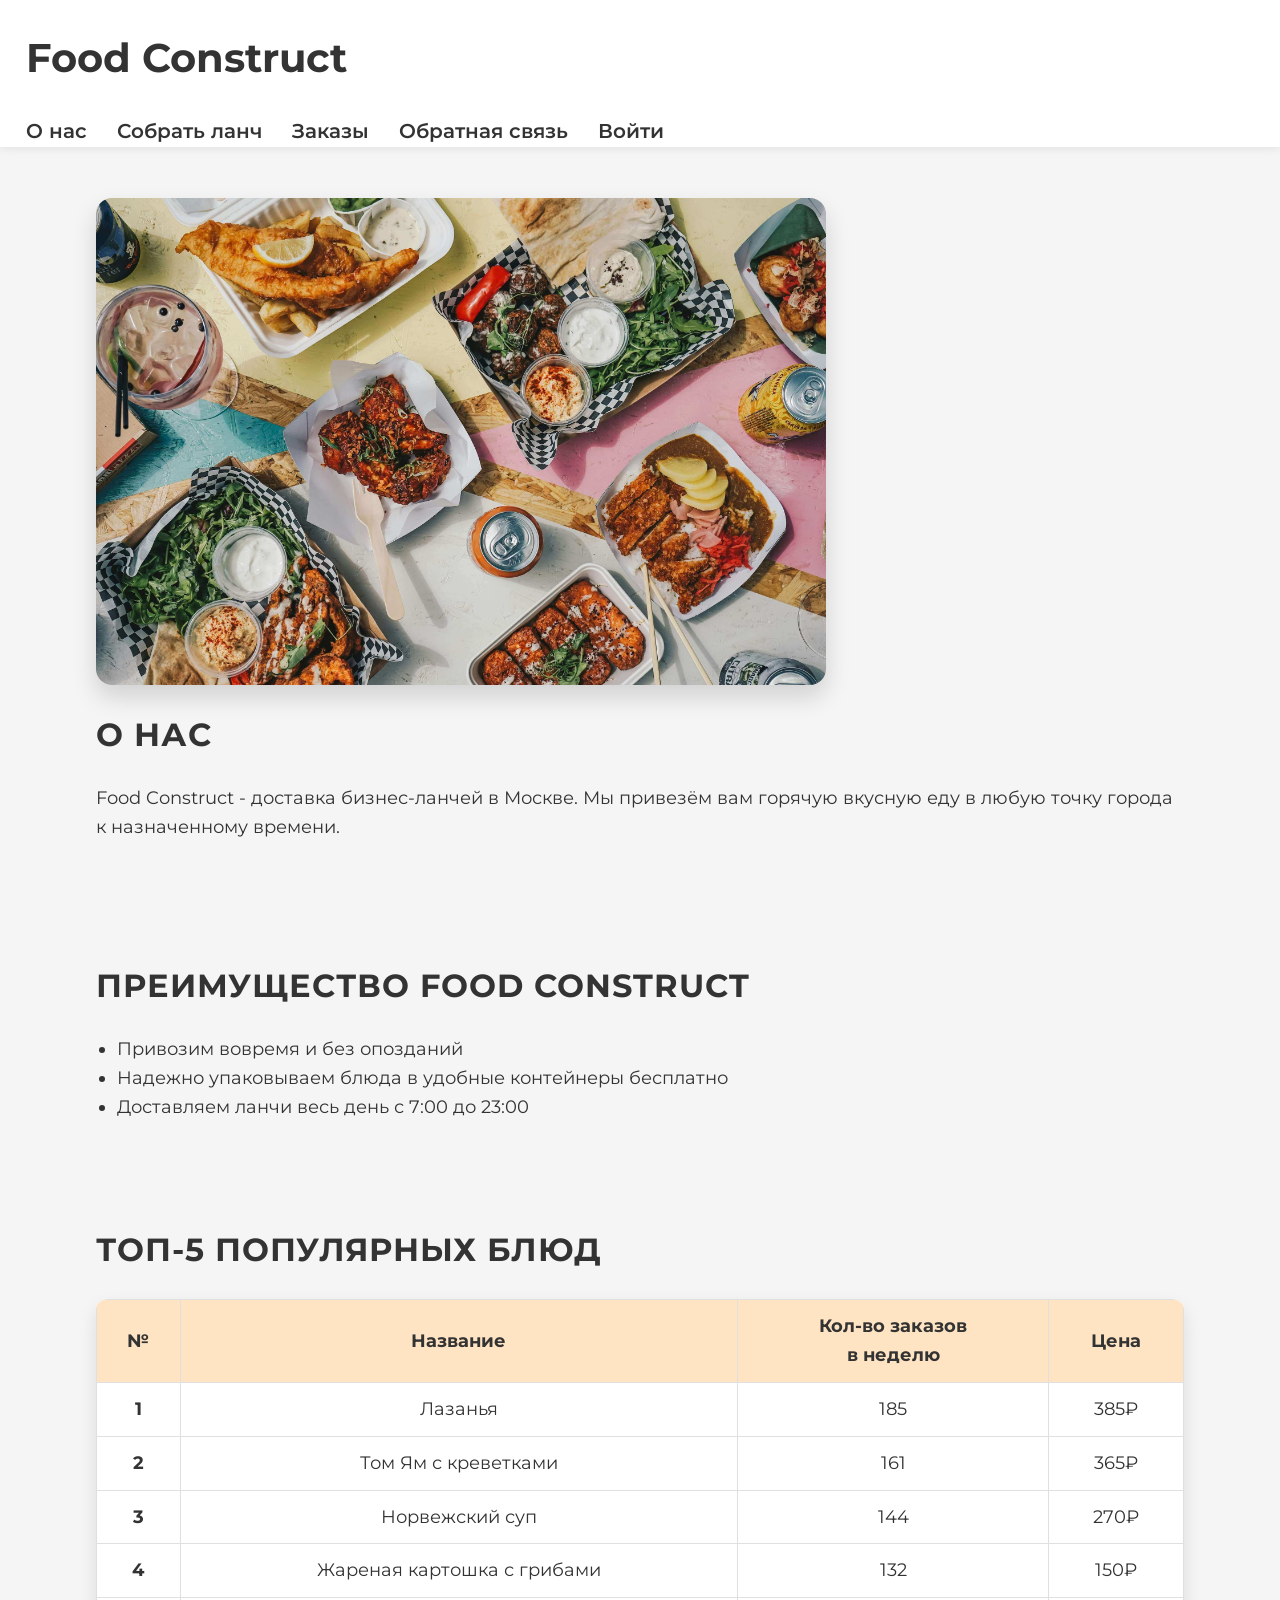
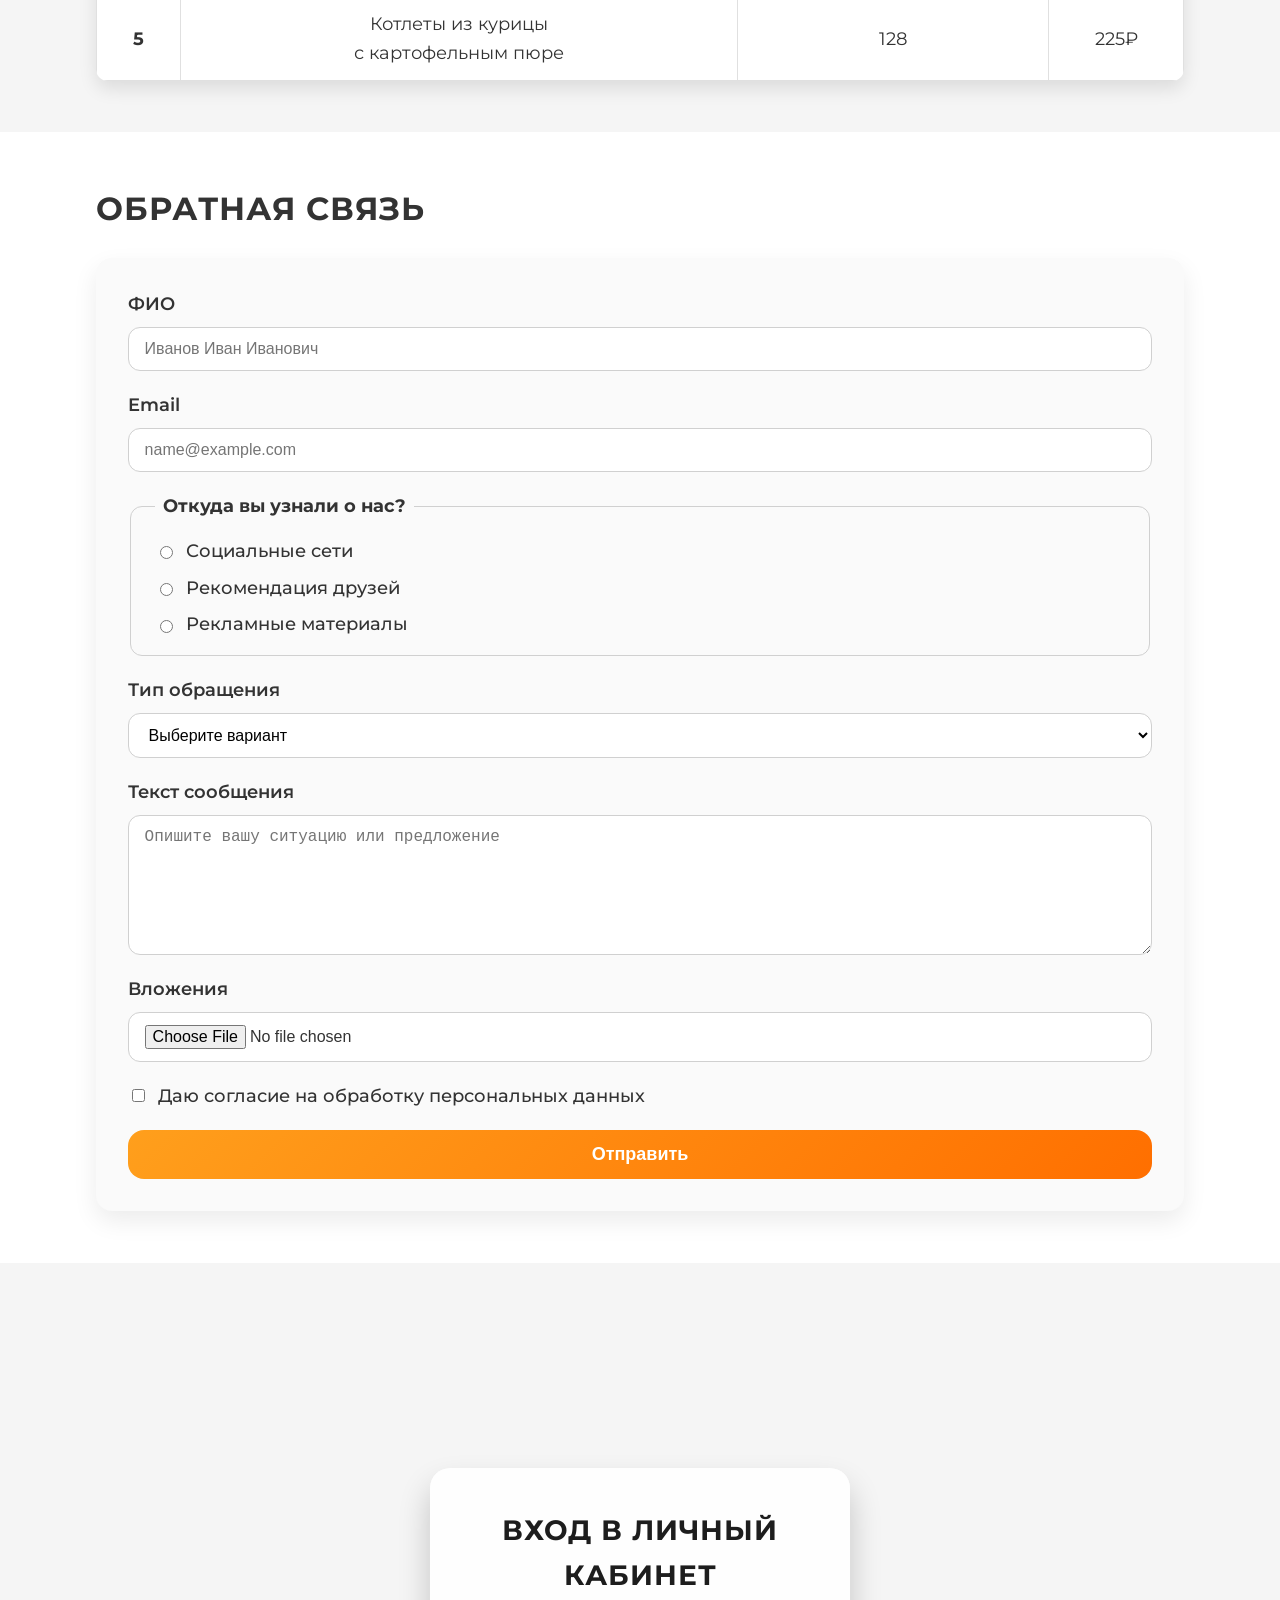
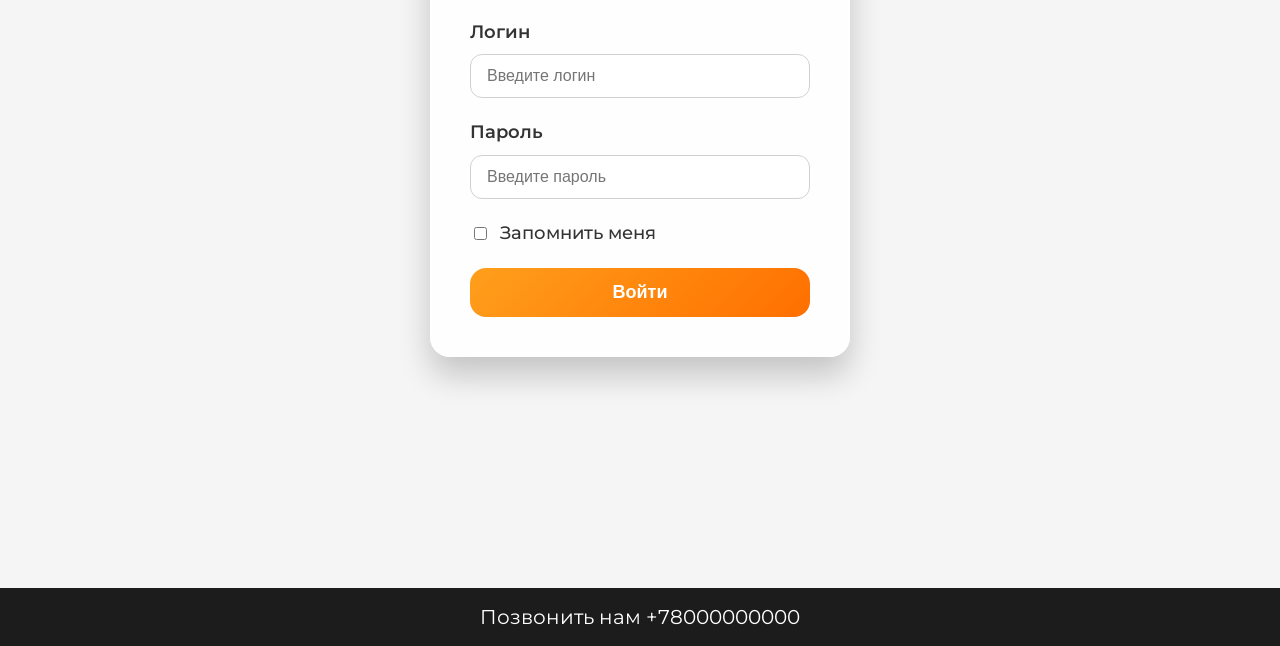
==== index.html @ 086b3cc6 "Добавить формы обратной связи и аутентификации" ====
<!DOCTYPE html> <!-- Объявляем документ в формате HTML5 -->
<html lang="ru"> <!-- Указываем, что основной язык страницы русский -->
<head> <!-- Начинаем раздел с метаданными и подключениями -->
    <meta charset="UTF-8"> <!-- Задаём кодировку символов UTF-8 для корректного отображения текста -->
    <!-- Предзагрузка шрифтов: готовим браузер к загрузке ресурсов Google Fonts -->
    <link rel="preconnect" href="https://fonts.googleapis.com"> <!-- Создаём предварительное соединение с доменом, где лежат стили шрифтов -->
    <link rel="preconnect" href="https://fonts.gstatic.com" crossorigin> <!-- Открываем предварительное соединение к домену со статическими файлами шрифтов с поддержкой кросс-доменных запросов -->
    <!-- Подключение шрифта: загружаем гарнитуру Montserrat со всеми вариациями -->
    <link href="https://fonts.googleapis.com/css2?family=Montserrat:ital,wght@0,100..900;1,100..900&display=swap" rel="stylesheet"> <!-- Подключаем CSS с нужным шрифтом -->
    <!-- Подключение стилей: используем собственный файл со стилями -->
    <link rel="stylesheet" href="./style.css"> <!-- Подключаем локальные стили проекта -->
    <title>Food Construct</title> <!-- Заголовок вкладки браузера -->
</head> <!-- Завершаем раздел метаданных -->
<body> <!-- Начинаем основное тело документа -->
<header> <!-- Шапка сайта с логотипом и меню -->
    <h1 class="header_text">Food Construct</h1> <!-- Главный заголовок сайта с классом для стилизации -->
    <nav> <!-- Блок навигации по разделам страницы -->
        <ul class="header_ul"> <!-- Ненумерованный список ссылок в шапке -->
            <li class="header_li"><a class="nav_link" href="#about">О нас</a></li> <!-- Переход к разделу с информацией о компании -->
            <li class="header_li"><a class="nav_link" href="#advantage">Собрать ланч</a></li> <!-- Переход к описанию преимуществ сервиса -->
            <li class="header_li"><a class="nav_link" href="#rating">Заказы</a></li> <!-- Переход к разделу с рейтингом блюд -->
            <li class="header_li"><a class="nav_link" href="#feedback">Обратная связь</a></li> <!-- Переход к форме обратной связи -->
            <li class="header_li"><a class="nav_link" href="#auth">Войти</a></li> <!-- Переход к форме аутентификации -->
        </ul> <!-- Завершаем список элементов меню -->
    </nav> <!-- Закрываем блок навигации -->
</header> <!-- Завершаем шапку страницы -->
<main> <!-- Основная содержательная часть сайта -->
    <section id="about"> <!-- Раздел с описанием компании -->
        <div class="container"> <!-- Контейнер для ограничения ширины и центрирования контента -->
            <img class="about_img" src="images/about.jpg" alt="Фото ланча"> <!-- Изображение ланча с альтернативным описанием -->
            <h2>О нас</h2> <!-- Заголовок второго уровня для раздела "О нас" -->
            <p>Food Construct - доставка бизнес-ланчей в Москве. Мы привезём вам горячую вкусную еду в любую точку города к назначенному времени.</p> <!-- Текстовое описание сервиса и его преимуществ -->
        </div> <!-- Завершение контейнера раздела "О нас" -->
    </section> <!-- Закрываем раздел с информацией о компании -->
    <section id="advantage"> <!-- Раздел, рассказывающий о преимуществах сервиса -->
        <div class="container"> <!-- Контейнер для списка преимуществ -->
            <h2>Преимущество Food Construct</h2> <!-- Заголовок второго уровня для блока преимуществ -->
            <ul class="advantage_ul"> <!-- Ненумерованный список преимуществ с кастомным оформлением -->
                <li class="advantage_li">Привозим вовремя и без опозданий</li> <!-- Преимущество: пунктуальная доставка -->
                <li class="advantage_li">Надежно упаковываем блюда в удобные контейнеры бесплатно</li> <!-- Преимущество: бесплатная и качественная упаковка -->
                <li class="advantage_li">Доставляем ланчи весь день с 7:00 до 23:00</li> <!-- Преимущество: длительный график доставки -->
            </ul> <!-- Завершаем список преимуществ -->
        </div> <!-- Закрываем контейнер блока преимуществ -->
    </section> <!-- Завершаем раздел с преимуществами -->
    <section id="rating"> <!-- Раздел с таблицей популярных блюд -->
        <div class="container"> <!-- Контейнер для таблицы рейтинга -->
            <h2>Топ-5 популярных блюд</h2> <!-- Заголовок второго уровня для рейтинга блюд -->
            <table> <!-- Таблица с данными о блюдах -->
                <tr> <!-- Строка заголовков таблицы -->
                    <th>№</th> <!-- Заголовок столбца с порядковым номером -->
                    <th>Название</th> <!-- Заголовок столбца с названием блюда -->
                    <th>Кол-во заказов<br>в неделю</th> <!-- Заголовок столбца с количеством заказов за неделю с переносом строки -->
                    <th>Цена</th> <!-- Заголовок столбца с ценой блюда -->
                </tr> <!-- Завершаем строку заголовков -->
                <tr> <!-- Первая строка с данными -->
                    <td>1</td> <!-- Порядковый номер блюда в рейтинге -->
                    <td>Лазанья</td> <!-- Название блюда -->
                    <td>185</td> <!-- Количество заказов за неделю -->
                    <td>385₽</td> <!-- Стоимость блюда -->
                </tr> <!-- Завершаем первую строку данных -->
                <tr> <!-- Вторая строка таблицы -->
                    <td>2</td> <!-- Порядковый номер второго блюда -->
                    <td>Том Ям с креветками</td> <!-- Название второго блюда -->
                    <td>161</td> <!-- Количество заказов второго блюда -->
                    <td>365₽</td> <!-- Цена второго блюда -->
                </tr> <!-- Завершаем вторую строку данных -->
                <tr> <!-- Третья строка таблицы -->
                    <td>3</td> <!-- Порядковый номер третьего блюда -->
                    <td>Норвежский суп</td> <!-- Название третьего блюда -->
                    <td>144</td> <!-- Количество заказов третьего блюда -->
                    <td>270₽</td> <!-- Цена третьего блюда -->
                </tr> <!-- Завершаем третью строку данных -->
                <tr> <!-- Четвёртая строка таблицы -->
                    <td>4</td> <!-- Порядковый номер четвертого блюда -->
                    <td>Жареная картошка с грибами</td> <!-- Название четвертого блюда -->
                    <td>132</td> <!-- Количество заказов четвертого блюда -->
                    <td>150₽</td> <!-- Цена четвертого блюда -->
                </tr> <!-- Завершаем четвертую строку данных -->
                <tr> <!-- Пятая строка таблицы -->
                    <td>5</td> <!-- Порядковый номер пятого блюда -->
                    <td>Котлеты из курицы<br>с картофельным пюре</td> <!-- Название пятого блюда с переносом строки -->
                    <td>128</td> <!-- Количество заказов пятого блюда -->
                    <td>225₽</td> <!-- Цена пятого блюда -->
                </tr> <!-- Завершаем пятую строку данных -->
            </table> <!-- Завершаем таблицу рейтинга блюд -->
        </div> <!-- Закрываем контейнер раздела с рейтингом -->
    </section> <!-- Завершаем раздел с таблицей -->
    <section id="feedback" class="feedback-section"> <!-- Раздел с формой обратной связи -->
        <div class="container"> <!-- Контейнер для формы обратной связи -->
            <h2>Обратная связь</h2> <!-- Заголовок раздела обратной связи -->
            <form class="feedback-form" action="https://httpbin.org/post" method="POST" enctype="multipart/form-data"> <!-- Форма обратной связи, отправляющая данные методом POST для поддержки файлов -->
                <div class="form-group"> <!-- Группа полей для ввода ФИО -->
                    <label for="fullName">ФИО</label> <!-- Подпись к полю ФИО -->
                    <input id="fullName" name="fullName" type="text" placeholder="Иванов Иван Иванович" required> <!-- Текстовое поле для ввода ФИО с плейсхолдером и обязательным заполнением -->
                </div> <!-- Завершаем группу полей ФИО -->
                <div class="form-group"> <!-- Группа для ввода Email -->
                    <label for="email">Email</label> <!-- Подпись к полю Email -->
                    <input id="email" name="email" type="email" placeholder="name@example.com" required> <!-- Поле для ввода Email с проверкой формата -->
                </div> <!-- Завершаем группу Email -->
                <fieldset class="form-group"> <!-- Группа радиокнопок с легендой -->
                    <legend>Откуда вы узнали о нас?</legend> <!-- Заголовок для группы радиокнопок -->
                    <label class="radio-option"> <!-- Обёртка для первой радиокнопки -->
                        <input type="radio" name="source" value="social" required> <!-- Радиокнопка с вариантом "Социальные сети" -->
                        Социальные сети <!-- Текстовое описание первого варианта -->
                    </label> <!-- Завершаем обёртку первого варианта -->
                    <label class="radio-option"> <!-- Обёртка для второй радиокнопки -->
                        <input type="radio" name="source" value="friends"> <!-- Радиокнопка с вариантом "Друзья" -->
                        Рекомендация друзей <!-- Текстовое описание второго варианта -->
                    </label> <!-- Завершаем обёртку второго варианта -->
                    <label class="radio-option"> <!-- Обёртка для третьей радиокнопки -->
                        <input type="radio" name="source" value="ads"> <!-- Радиокнопка с вариантом "Реклама" -->
                        Рекламные материалы <!-- Текстовое описание третьего варианта -->
                    </label> <!-- Завершаем обёртку третьего варианта -->
                </fieldset> <!-- Завершаем поле набора радиокнопок -->
                <div class="form-group"> <!-- Группа для выбора типа обращения -->
                    <label for="appealType">Тип обращения</label> <!-- Подпись к селектору -->
                    <select id="appealType" name="appealType" required> <!-- Выпадающий список с обязательным выбором -->
                        <option value="">Выберите вариант</option> <!-- Подсказка при отсутствии выбора -->
                        <option value="complaint">Жалоба</option> <!-- Вариант жалобы -->
                        <option value="suggestion">Предложение</option> <!-- Вариант предложения -->
                    </select> <!-- Завершаем выпадающий список -->
                </div> <!-- Завершаем группу селектора -->
                <div class="form-group"> <!-- Группа для textarea с текстом сообщения -->
                    <label for="message">Текст сообщения</label> <!-- Подпись к текстовому полю -->
                    <textarea id="message" name="message" rows="5" placeholder="Опишите вашу ситуацию или предложение" required></textarea> <!-- Многострочное поле для ввода сообщения с плейсхолдером и обязательным заполнением -->
                </div> <!-- Завершаем группу textarea -->
                <div class="form-group"> <!-- Группа для прикрепления файла -->
                    <label for="attachment">Вложения</label> <!-- Подпись к полю выбора файла -->
                    <input id="attachment" name="attachment" type="file" accept=".pdf,.jpg,.jpeg,.png"> <!-- Поле для загрузки файла с ограничением форматов -->
                </div> <!-- Завершаем группу с файлом -->
                <label class="checkbox-option"> <!-- Обёртка для чекбокса согласия -->
                    <input type="checkbox" name="consent" required> <!-- Чекбокс подтверждения согласия с обязательным выбором -->
                    Даю согласие на обработку персональных данных <!-- Текстовое описание согласия -->
                </label> <!-- Завершаем обёртку чекбокса согласия -->
                <button type="submit" class="primary-button">Отправить</button> <!-- Кнопка отправки формы -->
            </form> <!-- Завершаем форму обратной связи -->
        </div> <!-- Закрываем контейнер формы обратной связи -->
    </section> <!-- Завершение раздела обратной связи -->
</main> <!-- Завершаем основную часть страницы -->
<section id="auth" class="auth-section"> <!-- Раздел с формой аутентификации и фоновым изображением -->
    <div class="auth-overlay"> <!-- Полупрозрачная подложка поверх фонового изображения -->
        <form class="auth-form" action="https://httpbin.org/post" method="POST"> <!-- Форма авторизации, отправляющая данные методом POST -->
            <h2 class="auth-title">Вход в личный кабинет</h2> <!-- Заголовок формы входа -->
            <div class="form-group"> <!-- Группа для ввода логина -->
                <label for="login">Логин</label> <!-- Подпись к полю логина -->
                <input id="login" name="login" type="text" placeholder="Введите логин" required> <!-- Поле ввода логина с подсказкой и обязательным заполнением -->
            </div> <!-- Завершаем группу логина -->
            <div class="form-group"> <!-- Группа для ввода пароля -->
                <label for="password">Пароль</label> <!-- Подпись к полю пароля -->
                <input id="password" name="password" type="password" placeholder="Введите пароль" required> <!-- Поле ввода пароля скрывающего типа -->
            </div> <!-- Завершаем группу пароля -->
            <label class="checkbox-option"> <!-- Обёртка для чекбокса запоминания -->
                <input type="checkbox" name="remember"> <!-- Чекбокс "Запомнить меня" -->
                Запомнить меня <!-- Текстовое описание чекбокса -->
            </label> <!-- Завершаем обёртку чекбокса запоминания -->
            <button type="submit" class="primary-button">Войти</button> <!-- Кнопка отправки формы авторизации -->
        </form> <!-- Завершаем форму авторизации -->
    </div> <!-- Завершаем подложку под форму -->
</section> <!-- Завершаем раздел авторизации -->
<footer id="footer"> <!-- Подвал сайта с контактной информацией -->
    Позвонить нам +78000000000 <!-- Контактный телефон для оформления заказов -->
</footer> <!-- Завершаем подвал сайта -->
</body> <!-- Завершаем тело документа -->
</html> <!-- Закрываем корневой элемент HTML -->
---- style.css ----
body { /* Базовые стили для всей страницы */
    margin: 0; /* Убираем внешние отступы браузера по умолчанию */
    height: 100%; /* Задаём высоту области body на всю высоту вьюпорта */
    width: 100%; /* Устанавливаем ширину body на всю доступную ширину */
    font-family: 'Montserrat', sans-serif; /* Применяем основной шрифт Montserrat с запасным вариантом sans-serif */
    font-size: 18px; /* Определяем базовый размер шрифта для текста */
    line-height: 1.6; /* Настраиваем межстрочный интервал для удобочитаемости */
    color: #333; /* Устанавливаем основной цвет текста */
    background-color: #f5f5f5; /* Добавляем нейтральный фон для всей страницы */
} /* Завершаем блок стилей body */

* { /* Универсальный селектор для всех элементов */
    box-sizing: border-box; /* Пересчитываем размеры с учётом границ и внутренних отступов */
} /* Завершаем блок универсального селектора */

img { /* Базовые стили для изображений */
    display: block; /* Убираем лишние отступы снизу у изображений */
    max-width: 100%; /* Запрещаем выходить изображению за пределы контейнера */
    height: auto; /* Поддерживаем пропорции изображения */
} /* Завершаем блок стилей img */

/* HEADER: оформление шапки сайта */
header { /* Стиль для элемента шапки */
    color: #333; /* Цвет текста в шапке */
    font-size: 20px; /* Размер шрифта элементов внутри шапки */
    background-color: #ffffff; /* Белый фон для визуального отделения шапки */
    box-shadow: 0 2px 8px rgba(0, 0, 0, 0.08); /* Добавляем тень для глубины */
    position: sticky; /* Фиксируем шапку при скролле */
    top: 0; /* Привязываем шапку к верхнему краю */
    z-index: 100; /* Обеспечиваем отображение поверх других элементов */
} /* Завершаем блок стилей header */

.header_text { /* Стили заголовка в шапке */
    margin: 0; /* Убираем внешние отступы заголовка */
    padding: 2%; /* Добавляем внутренние отступы вокруг текста */
} /* Завершаем блок стилей .header_text */

.nav_link { /* Стили ссылок в навигационном меню */
    color: #333; /* Цвет текста ссылок в нормальном состоянии */
    text-decoration: none; /* Убираем подчёркивание ссылок */
    font-weight: 600; /* Делаем текст меню более выразительным */
    transition: color 0.2s ease-in-out; /* Добавляем плавное изменение цвета при наведении */
} /* Завершаем блок стилей .nav_link */

.nav_link:hover { /* Состояние ссылок при наведении курсора */
    color: #a65900; /* Изменяем цвет текста для визуальной обратной связи */
} /* Завершаем блок hover для .nav_link */

/* LIST: оформление списков в шапке и блоках */
.header_ul { /* Стили для списка в шапке */
    margin: 0; /* Убираем внешние отступы списка */
    padding-left: 2%; /* Добавляем внутренний отступ слева для выравнивания */
    list-style: none; /* Скрываем стандартные маркеры списка */
} /* Завершаем блок стилей .header_ul */

.header_li { /* Стили для отдельных элементов списка в шапке */
    display: inline-block; /* Располагаем элементы списка в одну строку с возможностью задавать отступы */
    margin-right: 2%; /* Добавляем отступ между пунктами меню */
} /* Завершаем блок стилей .header_li */

.header_li:last-child { /* Стили для последнего элемента списка */
    margin-right: 0; /* Убираем правый отступ у последнего пункта меню */
} /* Завершаем блок стилей .header_li:last-child */

.advantage_ul { /* Стили для списка преимуществ */
    margin: 0; /* Убираем внешние отступы списка преимуществ */
    padding-left: 2%; /* Добавляем отступ слева для выравнивания текста */
} /* Завершаем блок стилей .advantage_ul */

/* CONTAINER: общие настройки контейнеров */
.container { /* Стили для обёртки контента */
    width: 100%; /* Устанавливаем ширину контейнера на всю доступную область */
    max-width: 1140px; /* Ограничиваем максимальную ширину для удобочитаемости */
    padding: 0 2%; /* Добавляем горизонтальные внутренние отступы */
    margin: 0 auto; /* Центрируем контейнер относительно страницы */
} /* Завершаем блок стилей .container */

.about_img { /* Стили для изображения в разделе "О нас" */
    width: 100%; /* Позволяем изображению адаптироваться под ширину контейнера */
    max-width: 730px; /* Ограничиваем максимальную ширину изображения */
    height: auto; /* Сохраняем пропорции изображения */
    border-radius: 16px; /* Скругляем углы изображения для мягкого внешнего вида */
    box-shadow: 0 12px 24px rgba(0, 0, 0, 0.15); /* Добавляем тень для объёмности */
    margin-bottom: 24px; /* Отделяем изображение от следующего текста */
} /* Завершаем блок стилей .about_img */

/* SECTION: оформление секций страницы */
section { /* Стили для всех секций */
    padding-top: 4%; /* Добавляем верхний внутренний отступ для визуального разделения блоков */
    padding-bottom: 4%; /* Добавляем нижний внутренний отступ для равновесия */
} /* Завершаем блок стилей section */

h2, p { /* Групповой селектор для заголовков и параграфов */
    margin: 0; /* Убираем внешние отступы, чтобы контролировать расстояния через контейнеры */
} /* Завершаем блок стилей h2, p */

h2 { /* Стили для заголовков второго уровня */
    font-size: 32px; /* Увеличиваем размер шрифта заголовков */
    margin-bottom: 24px; /* Добавляем отступ снизу для отделения от контента */
    text-transform: uppercase; /* Преобразуем текст заголовков в верхний регистр для акцента */
    letter-spacing: 1px; /* Увеличиваем межбуквенное расстояние для выразительности */
} /* Завершаем блок стилей h2 */

p { /* Стили для параграфов */
    margin-bottom: 16px; /* Добавляем нижний отступ для разделения абзацев */
} /* Завершаем блок стилей p */

/* TABLE: оформление таблицы рейтинга */
table { /* Стили для таблицы с рейтингом блюд */
    width: 100%; /* Растягиваем таблицу на всю ширину контейнера */
    border-collapse: collapse; /* Объединяем границы ячеек для аккуратного вида */
    font-size: 18px; /* Устанавливаем размер шрифта в таблице */
    background-color: #ffffff; /* Добавляем белый фон для контраста */
    border-radius: 12px; /* Скругляем углы таблицы */
    overflow: hidden; /* Обрезаем содержимое, выходящее за скруглённые углы */
    box-shadow: 0 8px 18px rgba(0, 0, 0, 0.1); /* Добавляем тень для визуальной глубины */
} /* Завершаем блок стилей table */

th, td { /* Стили для заголовков и ячеек таблицы */
    border: 1px solid #e0e0e0; /* Добавляем светлую границу вокруг ячеек */
    padding: 12px; /* Добавляем внутренние отступы в ячейках */
    text-align: center; /* Центрируем текст внутри ячеек */
} /* Завершаем блок стилей th, td */

th { /* Стили для заголовков таблицы */
    background-color: #ffe4c4; /* Задаём светло-персиковый фон для заголовков */
    font-weight: 700; /* Делаем текст заголовков жирным */
} /* Завершаем блок стилей th */

td:first-child { /* Специальный стиль для первого столбца таблицы */
    font-weight: bold; /* Выделяем номер блюда жирным шрифтом */
} /* Завершаем блок стилей td:first-child */

/* FEEDBACK FORM: оформление формы обратной связи */
.feedback-section { /* Стили для секции обратной связи */
    background-color: #ffffff; /* Белый фон для контраста с общей страницей */
} /* Завершаем блок стилей .feedback-section */

.feedback-form { /* Общие стили формы обратной связи */
    display: grid; /* Используем сетку для равномерных отступов */
    gap: 20px; /* Добавляем расстояние между элементами формы */
    background-color: #fafafa; /* Светлый фон для отделения формы от фона секции */
    padding: 32px; /* Внутренние отступы формы */
    border-radius: 16px; /* Скругляем углы формы */
    box-shadow: 0 10px 24px rgba(0, 0, 0, 0.08); /* Добавляем мягкую тень */
} /* Завершаем блок стилей .feedback-form */

.form-group { /* Стили для обёртки отдельных полей */
    display: flex; /* Используем флекс для расположения элементов */
    flex-direction: column; /* Располагаем элементы вертикально */
    gap: 8px; /* Задаём промежуток между подписью и полем */
} /* Завершаем блок стилей .form-group */

label { /* Общие стили для всех подписей */
    font-weight: 600; /* Делаем подписи более заметными */
} /* Завершаем блок стилей label */

input[type="text"], /* Стили для текстовых полей */
input[type="email"], /* Стили для поля Email */
input[type="password"], /* Стили для поля пароля */
input[type="file"], /* Стили для поля загрузки файла */
select, /* Стили для селектов */
textarea { /* Стили для многострочных полей */
    padding: 12px 16px; /* Добавляем внутренние отступы для удобства ввода */
    border: 1px solid #d0d0d0; /* Устанавливаем светлую границу */
    border-radius: 12px; /* Скругляем углы полей ввода */
    font-size: 16px; /* Подгоняем размер шрифта */
    background-color: #ffffff; /* Используем белый фон полей */
    transition: border-color 0.2s ease-in-out, box-shadow 0.2s ease-in-out; /* Добавляем плавное изменение границы и тени */
} /* Завершаем блок стилей для полей ввода */

input[type="text"]:focus, /* Стили при фокусе для текстовых полей */
input[type="email"]:focus, /* Стили при фокусе для Email */
input[type="password"]:focus, /* Стили при фокусе для пароля */
input[type="file"]:focus, /* Стили при фокусе для загрузки файла */
select:focus, /* Стили при фокусе для селектов */
textarea:focus { /* Стили при фокусе для textarea */
    border-color: #a65900; /* Подсвечиваем границу фирменным цветом */
    box-shadow: 0 0 0 4px rgba(166, 89, 0, 0.15); /* Добавляем мягкую подсветку вокруг поля */
    outline: none; /* Убираем стандартный контур браузера */
} /* Завершаем блок стилей фокуса */

textarea { /* Дополнительные стили для многострочного поля */
    resize: vertical; /* Позволяем пользователю изменять высоту поля */
    min-height: 140px; /* Устанавливаем минимальную высоту для удобства */
} /* Завершаем блок стилей textarea */

fieldset { /* Стили для группировки радиокнопок */
    border: 1px solid #d0d0d0; /* Добавляем рамку вокруг группы */
    border-radius: 12px; /* Скругляем углы контейнера радиокнопок */
    padding: 16px 24px; /* Внутренние отступы для удобства чтения */
    display: grid; /* Используем сетку для равномерного расположения */
    gap: 12px; /* Добавляем промежуток между вариантами */
} /* Завершаем блок стилей fieldset */

legend { /* Стили для заголовка группы радиокнопок */
    font-weight: 700; /* Выделяем текст легенды */
    padding: 0 8px; /* Добавляем горизонтальные отступы для отделения от границы */
} /* Завершаем блок стилей legend */

.radio-option { /* Стили для отдельного варианта радиокнопки */
    display: flex; /* Используем флекс для выравнивания элементов */
    align-items: center; /* Центрируем элементы по вертикали */
    gap: 10px; /* Добавляем расстояние между радиокнопкой и текстом */
    font-weight: 500; /* Делаем подписи к вариантам немного выразительнее */
} /* Завершаем блок стилей .radio-option */

.checkbox-option { /* Стили для обёрток чекбоксов */
    display: flex; /* Используем флекс для построения горизонтально */
    align-items: center; /* Центрируем элементы по вертикали */
    gap: 10px; /* Добавляем расстояние между чекбоксом и текстом */
    font-weight: 500; /* Делаем подписи заметнее */
} /* Завершаем блок стилей .checkbox-option */

.primary-button { /* Стили для основных кнопок */
    padding: 14px 24px; /* Добавляем внутренние отступы для удобного нажатия */
    border: none; /* Убираем стандартную границу кнопки */
    border-radius: 16px; /* Скругляем углы кнопки */
    background: linear-gradient(135deg, #ff9f1c, #ff6f00); /* Создаём градиентный фон кнопки */
    color: #ffffff; /* Устанавливаем белый цвет текста */
    font-size: 18px; /* Увеличиваем размер шрифта кнопки */
    font-weight: 700; /* Делаем текст жирным для акцента */
    cursor: pointer; /* Меняем курсор на руку при наведении */
    transition: transform 0.2s ease, box-shadow 0.2s ease; /* Настраиваем плавные эффекты при взаимодействии */
} /* Завершаем блок стилей .primary-button */

.primary-button:hover { /* Стили для кнопки при наведении */
    transform: translateY(-2px); /* Поднимаем кнопку для эффекта отклика */
    box-shadow: 0 12px 20px rgba(255, 111, 0, 0.3); /* Усиливаем тень при наведении */
} /* Завершаем блок hover для кнопки */

.primary-button:active { /* Стили для кнопки при нажатии */
    transform: translateY(0); /* Возвращаем кнопку на место */
    box-shadow: 0 6px 12px rgba(255, 111, 0, 0.25); /* Ослабляем тень для имитации нажатия */
} /* Завершаем блок active для кнопки */

/* AUTH FORM: оформление секции авторизации */
.auth-section { /* Стили для секции с формой авторизации */
    min-height: 100vh; /* Растягиваем секцию на всю высоту окна */
    background-image: url('https://images.unsplash.com/photo-1484981137413-cc4e717f0a6f?auto=format&fit=crop&w=1600&q=80'); /* Устанавливаем фоновое изображение */
    background-size: cover; /* Растягиваем фон по размеру секции */
    background-position: center; /* Центрируем фоновое изображение */
    display: flex; /* Используем флекс для центрирования содержимого */
    align-items: center; /* Центрируем содержимое по вертикали */
    justify-content: center; /* Центрируем содержимое по горизонтали */
    padding: 40px 20px; /* Добавляем внутренние отступы по краям */
} /* Завершаем блок стилей .auth-section */

.auth-overlay { /* Стили для подложки под форму авторизации */
    background-color: rgba(255, 255, 255, 0.85); /* Добавляем светлый полупрозрачный фон для читаемости */
    backdrop-filter: blur(4px); /* Размываем фон для более мягкого вида */
    padding: 40px; /* Устанавливаем внутренние отступы */
    border-radius: 20px; /* Скругляем углы подложки */
    box-shadow: 0 18px 32px rgba(0, 0, 0, 0.2); /* Добавляем глубокую тень */
    max-width: 420px; /* Ограничиваем максимальную ширину блока авторизации */
    width: 100%; /* Позволяем блоку адаптироваться на меньших экранах */
} /* Завершаем блок стилей .auth-overlay */

.auth-form { /* Стили для формы авторизации */
    display: grid; /* Используем сетку для вертикальных отступов */
    gap: 20px; /* Устанавливаем расстояние между элементами формы */
} /* Завершаем блок стилей .auth-form */

.auth-title { /* Стили для заголовка формы авторизации */
    margin: 0; /* Убираем внешние отступы по умолчанию */
    text-align: center; /* Центрируем текст заголовка */
    font-size: 28px; /* Увеличиваем размер шрифта заголовка */
    color: #1d1d1d; /* Устанавливаем насыщенный цвет текста */
} /* Завершаем блок стилей .auth-title */

/* FOOTER: оформление подвала */
footer { /* Стили для подвала сайта */
    padding: 1% 2%; /* Добавляем внутренние отступы сверху/снизу и по горизонтали */
    margin-top: 2%; /* Отделяем подвал от предыдущего блока */
    background-color: rgb(28, 28, 28); /* Устанавливаем тёмный фон подвала */
    color: #FFF; /* Используем белый цвет текста для контраста */
    font-size: 20px; /* Увеличиваем размер шрифта в подвале */
    text-align: center; /* Центрируем текст в подвале */
} /* Завершаем блок стилей footer */

/* RESPONSIVE: адаптация под небольшие экраны */
@media (max-width: 768px) { /* Медиа-запрос для экранов до 768px */
    header { /* Корректировка шапки на мобильных устройствах */
        font-size: 18px; /* Уменьшаем размер шрифта */
    } /* Завершаем блок header в медиазапросе */

    .header_text { /* Корректировка заголовка шапки */
        padding: 16px; /* Снижаем внутренние отступы */
    } /* Завершаем блок .header_text в медиазапросе */

    .header_li { /* Корректировка пунктов меню */
        margin-right: 12px; /* Уменьшаем отступы между пунктами меню */
    } /* Завершаем блок .header_li в медиазапросе */

    h2 { /* Корректировка заголовков */
        font-size: 26px; /* Уменьшаем размер шрифта для компактности */
    } /* Завершаем блок h2 в медиазапросе */

    .feedback-form { /* Корректировка формы обратной связи */
        padding: 24px; /* Уменьшаем внутренние отступы формы */
    } /* Завершаем блок .feedback-form в медиазапросе */

    .auth-overlay { /* Корректировка блока авторизации */
        padding: 24px; /* Уменьшаем внутренние отступы блока */
    } /* Завершаем блок .auth-overlay в медиазапросе */
} /* Завершаем медиазапрос */
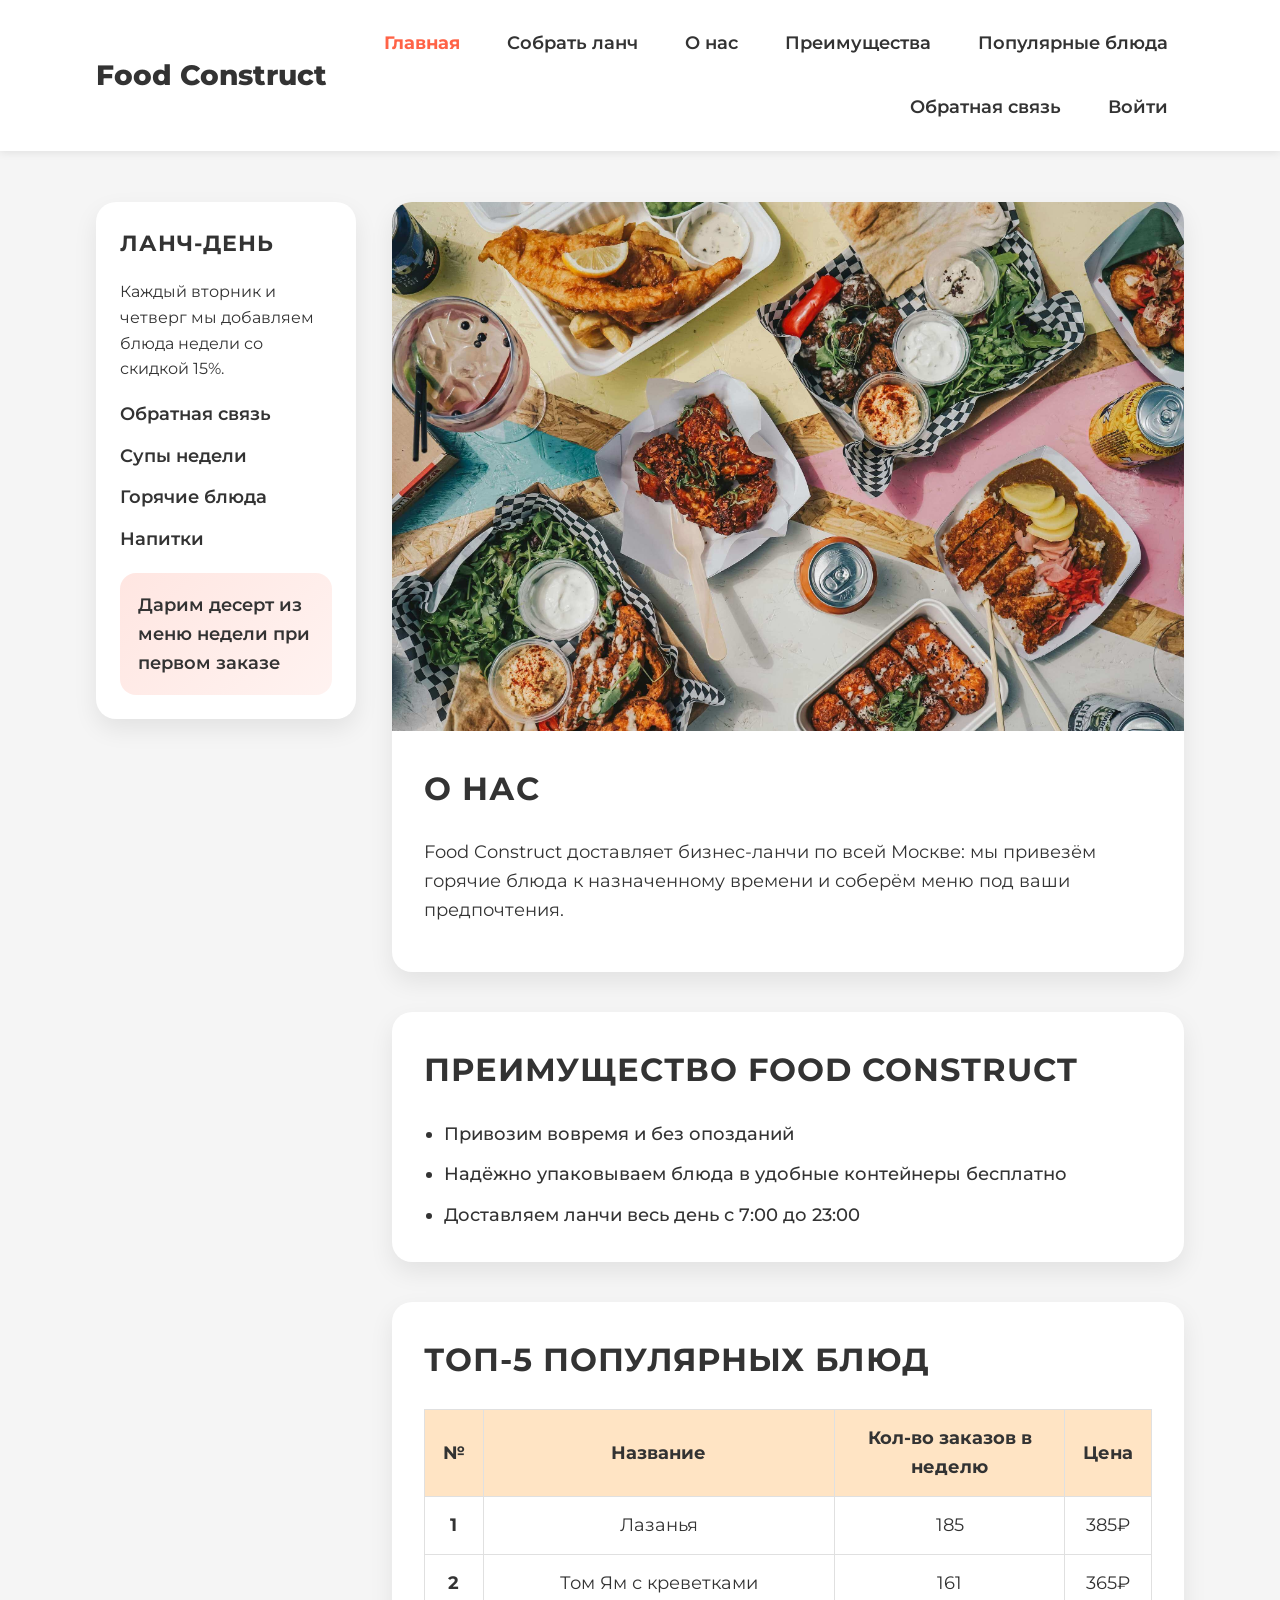
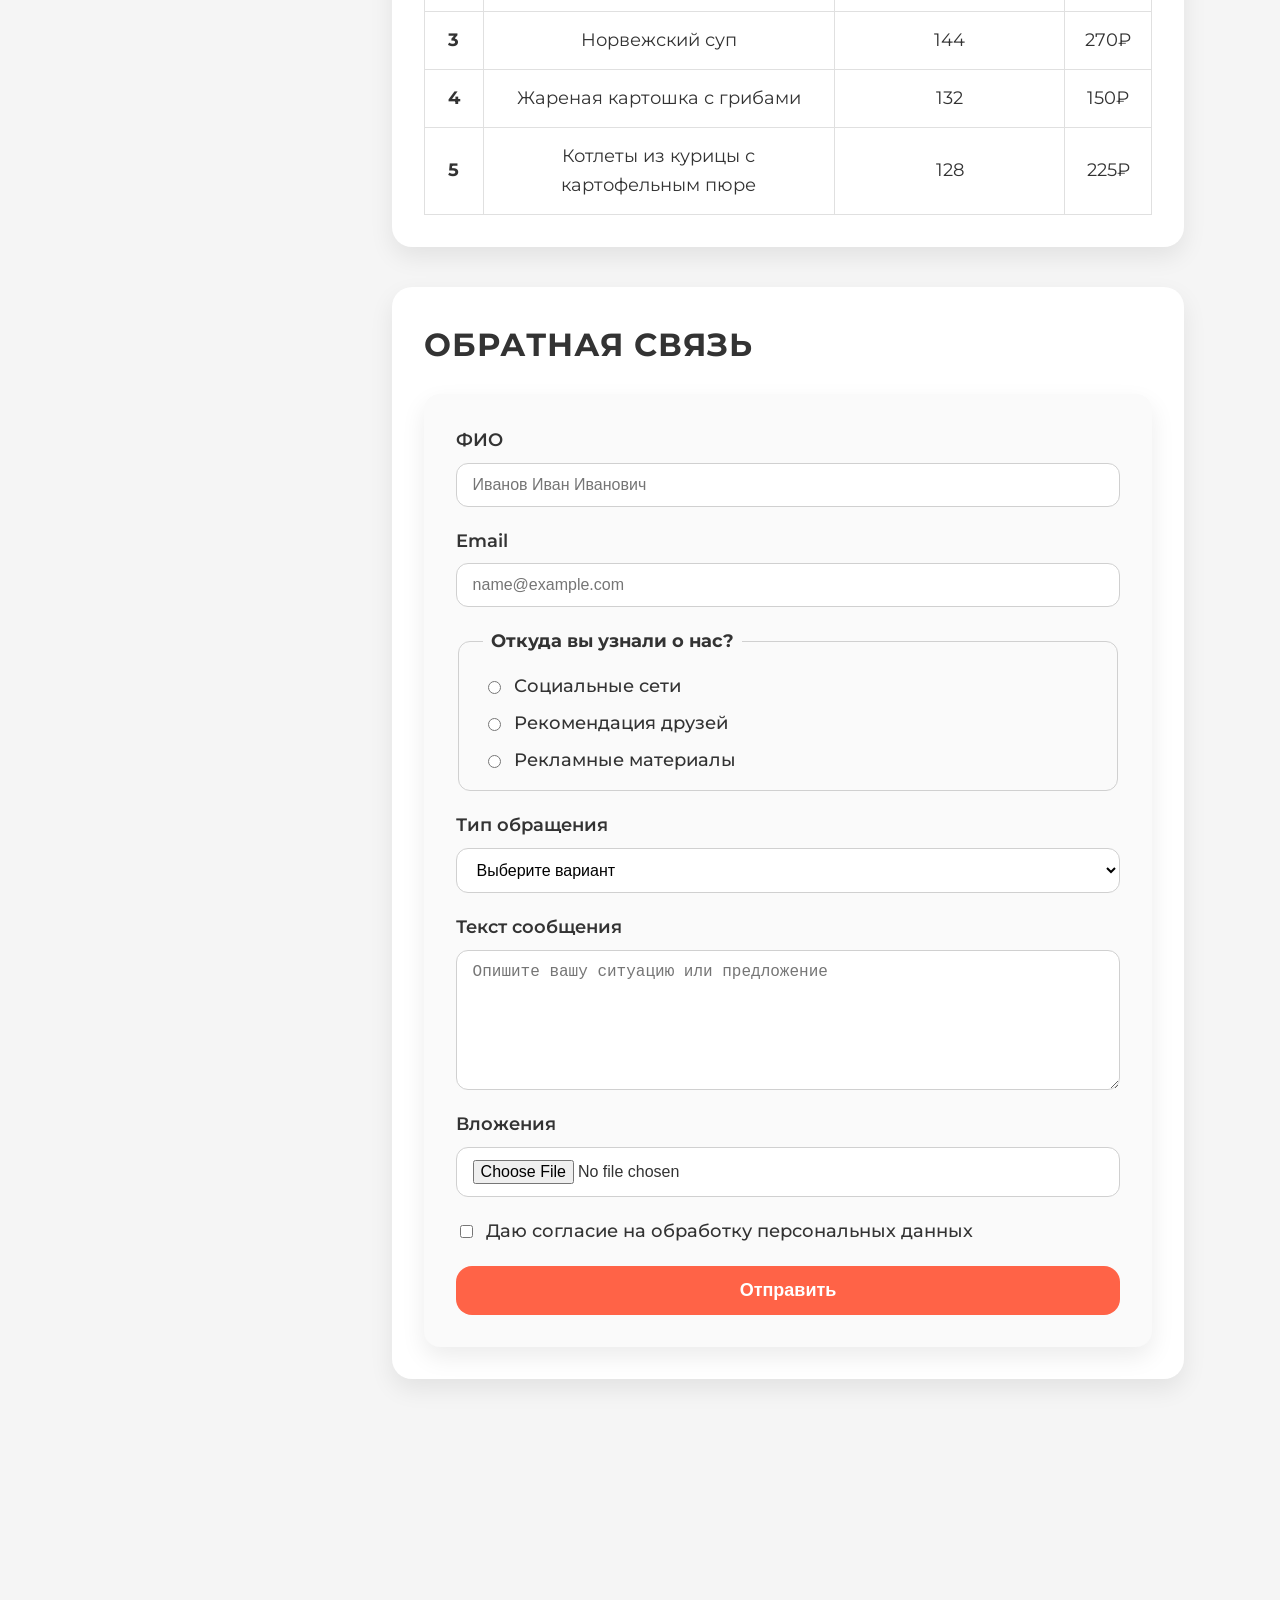
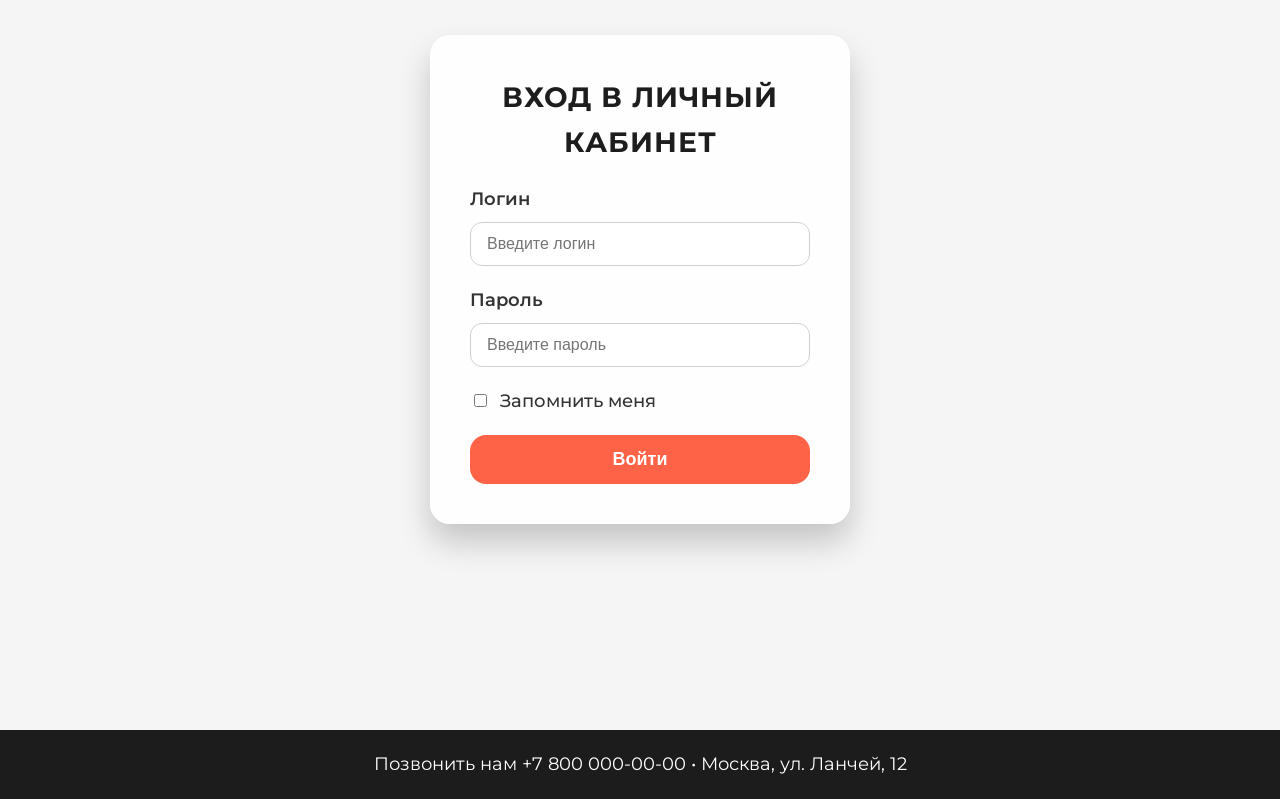
==== commit d272f744: "Расширить сайт: главная и страница ланча" ====
--- a/index.html
+++ b/index.html
@@ -2,140 +2,170 @@
 <html lang="ru"> <!-- Указываем, что основной язык страницы русский -->
 <head> <!-- Начинаем раздел с метаданными и подключениями -->
     <meta charset="UTF-8"> <!-- Задаём кодировку символов UTF-8 для корректного отображения текста -->
+    <meta name="viewport" content="width=device-width, initial-scale=1.0"> <!-- Устанавливаем корректное масштабирование для адаптивности -->
     <!-- Предзагрузка шрифтов: готовим браузер к загрузке ресурсов Google Fonts -->
     <link rel="preconnect" href="https://fonts.googleapis.com"> <!-- Создаём предварительное соединение с доменом, где лежат стили шрифтов -->
     <link rel="preconnect" href="https://fonts.gstatic.com" crossorigin> <!-- Открываем предварительное соединение к домену со статическими файлами шрифтов с поддержкой кросс-доменных запросов -->
     <!-- Подключение шрифта: загружаем гарнитуру Montserrat со всеми вариациями -->
     <link href="https://fonts.googleapis.com/css2?family=Montserrat:ital,wght@0,100..900;1,100..900&display=swap" rel="stylesheet"> <!-- Подключаем CSS с нужным шрифтом -->
-    <!-- Подключение стилей: используем собственный файл со стилями -->
+    <!-- Подключение основных стилей: используем единый файл для сайта -->
     <link rel="stylesheet" href="./style.css"> <!-- Подключаем локальные стили проекта -->
+    <!-- Подключение стилей для печати: создаём отдельный файл с правилами -->
+    <link rel="stylesheet" href="./print.css" media="print"> <!-- Подключаем таблицу стилей, применяемую только при печати -->
     <title>Food Construct</title> <!-- Заголовок вкладки браузера -->
 </head> <!-- Завершаем раздел метаданных -->
-<body> <!-- Начинаем основное тело документа -->
-<header> <!-- Шапка сайта с логотипом и меню -->
-    <h1 class="header_text">Food Construct</h1> <!-- Главный заголовок сайта с классом для стилизации -->
-    <nav> <!-- Блок навигации по разделам страницы -->
-        <ul class="header_ul"> <!-- Ненумерованный список ссылок в шапке -->
-            <li class="header_li"><a class="nav_link" href="#about">О нас</a></li> <!-- Переход к разделу с информацией о компании -->
-            <li class="header_li"><a class="nav_link" href="#advantage">Собрать ланч</a></li> <!-- Переход к описанию преимуществ сервиса -->
-            <li class="header_li"><a class="nav_link" href="#rating">Заказы</a></li> <!-- Переход к разделу с рейтингом блюд -->
-            <li class="header_li"><a class="nav_link" href="#feedback">Обратная связь</a></li> <!-- Переход к форме обратной связи -->
-            <li class="header_li"><a class="nav_link" href="#auth">Войти</a></li> <!-- Переход к форме аутентификации -->
-        </ul> <!-- Завершаем список элементов меню -->
-    </nav> <!-- Закрываем блок навигации -->
+<body class="page-body"> <!-- Начинаем основное тело документа и задаём класс для flex-лейаута -->
+<header class="site-header"> <!-- Шапка сайта с логотипом и меню -->
+    <div class="container header-container"> <!-- Контейнер для выравнивания контента шапки -->
+        <h1 class="header_text">Food Construct</h1> <!-- Главный заголовок сайта с классом для стилизации -->
+        <nav class="header_nav"> <!-- Блок навигации по разделам и страницам -->
+            <ul class="header_menu"> <!-- Флекс-меню с пунктами навигации -->
+                <li class="header_item"><a class="nav_link active" href="./index.html">Главная</a></li> <!-- Ссылка на текущую страницу с выделением активного пункта -->
+                <li class="header_item"><a class="nav_link" href="./lunch.html">Собрать ланч</a></li> <!-- Перекрёстная ссылка на страницу конструктора ланча -->
+                <li class="header_item"><a class="nav_link" href="#about">О нас</a></li> <!-- Переход к разделу с информацией о компании -->
+                <li class="header_item"><a class="nav_link" href="#advantage">Преимущества</a></li> <!-- Переход к описанию преимуществ сервиса -->
+                <li class="header_item"><a class="nav_link" href="#rating">Популярные блюда</a></li> <!-- Переход к таблице рейтинга -->
+                <li class="header_item"><a class="nav_link" href="#feedback">Обратная связь</a></li> <!-- Переход к форме обратной связи -->
+                <li class="header_item"><a class="nav_link" href="#auth">Войти</a></li> <!-- Переход к форме аутентификации -->
+            </ul> <!-- Завершаем список элементов меню -->
+        </nav> <!-- Закрываем блок навигации -->
+    </div> <!-- Завершаем контейнер шапки -->
 </header> <!-- Завершаем шапку страницы -->
-<main> <!-- Основная содержательная часть сайта -->
-    <section id="about"> <!-- Раздел с описанием компании -->
-        <div class="container"> <!-- Контейнер для ограничения ширины и центрирования контента -->
-            <img class="about_img" src="images/about.jpg" alt="Фото ланча"> <!-- Изображение ланча с альтернативным описанием -->
-            <h2>О нас</h2> <!-- Заголовок второго уровня для раздела "О нас" -->
-            <p>Food Construct - доставка бизнес-ланчей в Москве. Мы привезём вам горячую вкусную еду в любую точку города к назначенному времени.</p> <!-- Текстовое описание сервиса и его преимуществ -->
-        </div> <!-- Завершение контейнера раздела "О нас" -->
-    </section> <!-- Закрываем раздел с информацией о компании -->
-    <section id="advantage"> <!-- Раздел, рассказывающий о преимуществах сервиса -->
-        <div class="container"> <!-- Контейнер для списка преимуществ -->
-            <h2>Преимущество Food Construct</h2> <!-- Заголовок второго уровня для блока преимуществ -->
-            <ul class="advantage_ul"> <!-- Ненумерованный список преимуществ с кастомным оформлением -->
-                <li class="advantage_li">Привозим вовремя и без опозданий</li> <!-- Преимущество: пунктуальная доставка -->
-                <li class="advantage_li">Надежно упаковываем блюда в удобные контейнеры бесплатно</li> <!-- Преимущество: бесплатная и качественная упаковка -->
-                <li class="advantage_li">Доставляем ланчи весь день с 7:00 до 23:00</li> <!-- Преимущество: длительный график доставки -->
-            </ul> <!-- Завершаем список преимуществ -->
-        </div> <!-- Закрываем контейнер блока преимуществ -->
-    </section> <!-- Завершаем раздел с преимуществами -->
-    <section id="rating"> <!-- Раздел с таблицей популярных блюд -->
-        <div class="container"> <!-- Контейнер для таблицы рейтинга -->
-            <h2>Топ-5 популярных блюд</h2> <!-- Заголовок второго уровня для рейтинга блюд -->
-            <table> <!-- Таблица с данными о блюдах -->
-                <tr> <!-- Строка заголовков таблицы -->
-                    <th>№</th> <!-- Заголовок столбца с порядковым номером -->
-                    <th>Название</th> <!-- Заголовок столбца с названием блюда -->
-                    <th>Кол-во заказов<br>в неделю</th> <!-- Заголовок столбца с количеством заказов за неделю с переносом строки -->
-                    <th>Цена</th> <!-- Заголовок столбца с ценой блюда -->
-                </tr> <!-- Завершаем строку заголовков -->
-                <tr> <!-- Первая строка с данными -->
-                    <td>1</td> <!-- Порядковый номер блюда в рейтинге -->
-                    <td>Лазанья</td> <!-- Название блюда -->
-                    <td>185</td> <!-- Количество заказов за неделю -->
-                    <td>385₽</td> <!-- Стоимость блюда -->
-                </tr> <!-- Завершаем первую строку данных -->
-                <tr> <!-- Вторая строка таблицы -->
-                    <td>2</td> <!-- Порядковый номер второго блюда -->
-                    <td>Том Ям с креветками</td> <!-- Название второго блюда -->
-                    <td>161</td> <!-- Количество заказов второго блюда -->
-                    <td>365₽</td> <!-- Цена второго блюда -->
-                </tr> <!-- Завершаем вторую строку данных -->
-                <tr> <!-- Третья строка таблицы -->
-                    <td>3</td> <!-- Порядковый номер третьего блюда -->
-                    <td>Норвежский суп</td> <!-- Название третьего блюда -->
-                    <td>144</td> <!-- Количество заказов третьего блюда -->
-                    <td>270₽</td> <!-- Цена третьего блюда -->
-                </tr> <!-- Завершаем третью строку данных -->
-                <tr> <!-- Четвёртая строка таблицы -->
-                    <td>4</td> <!-- Порядковый номер четвертого блюда -->
-                    <td>Жареная картошка с грибами</td> <!-- Название четвертого блюда -->
-                    <td>132</td> <!-- Количество заказов четвертого блюда -->
-                    <td>150₽</td> <!-- Цена четвертого блюда -->
-                </tr> <!-- Завершаем четвертую строку данных -->
-                <tr> <!-- Пятая строка таблицы -->
-                    <td>5</td> <!-- Порядковый номер пятого блюда -->
-                    <td>Котлеты из курицы<br>с картофельным пюре</td> <!-- Название пятого блюда с переносом строки -->
-                    <td>128</td> <!-- Количество заказов пятого блюда -->
-                    <td>225₽</td> <!-- Цена пятого блюда -->
-                </tr> <!-- Завершаем пятую строку данных -->
-            </table> <!-- Завершаем таблицу рейтинга блюд -->
-        </div> <!-- Закрываем контейнер раздела с рейтингом -->
-    </section> <!-- Завершаем раздел с таблицей -->
-    <section id="feedback" class="feedback-section"> <!-- Раздел с формой обратной связи -->
-        <div class="container"> <!-- Контейнер для формы обратной связи -->
-            <h2>Обратная связь</h2> <!-- Заголовок раздела обратной связи -->
-            <form class="feedback-form" action="https://httpbin.org/post" method="POST" enctype="multipart/form-data"> <!-- Форма обратной связи, отправляющая данные методом POST для поддержки файлов -->
-                <div class="form-group"> <!-- Группа полей для ввода ФИО -->
-                    <label for="fullName">ФИО</label> <!-- Подпись к полю ФИО -->
-                    <input id="fullName" name="fullName" type="text" placeholder="Иванов Иван Иванович" required> <!-- Текстовое поле для ввода ФИО с плейсхолдером и обязательным заполнением -->
-                </div> <!-- Завершаем группу полей ФИО -->
-                <div class="form-group"> <!-- Группа для ввода Email -->
-                    <label for="email">Email</label> <!-- Подпись к полю Email -->
-                    <input id="email" name="email" type="email" placeholder="name@example.com" required> <!-- Поле для ввода Email с проверкой формата -->
-                </div> <!-- Завершаем группу Email -->
-                <fieldset class="form-group"> <!-- Группа радиокнопок с легендой -->
-                    <legend>Откуда вы узнали о нас?</legend> <!-- Заголовок для группы радиокнопок -->
-                    <label class="radio-option"> <!-- Обёртка для первой радиокнопки -->
-                        <input type="radio" name="source" value="social" required> <!-- Радиокнопка с вариантом "Социальные сети" -->
-                        Социальные сети <!-- Текстовое описание первого варианта -->
-                    </label> <!-- Завершаем обёртку первого варианта -->
-                    <label class="radio-option"> <!-- Обёртка для второй радиокнопки -->
-                        <input type="radio" name="source" value="friends"> <!-- Радиокнопка с вариантом "Друзья" -->
-                        Рекомендация друзей <!-- Текстовое описание второго варианта -->
-                    </label> <!-- Завершаем обёртку второго варианта -->
-                    <label class="radio-option"> <!-- Обёртка для третьей радиокнопки -->
-                        <input type="radio" name="source" value="ads"> <!-- Радиокнопка с вариантом "Реклама" -->
-                        Рекламные материалы <!-- Текстовое описание третьего варианта -->
-                    </label> <!-- Завершаем обёртку третьего варианта -->
-                </fieldset> <!-- Завершаем поле набора радиокнопок -->
-                <div class="form-group"> <!-- Группа для выбора типа обращения -->
-                    <label for="appealType">Тип обращения</label> <!-- Подпись к селектору -->
-                    <select id="appealType" name="appealType" required> <!-- Выпадающий список с обязательным выбором -->
-                        <option value="">Выберите вариант</option> <!-- Подсказка при отсутствии выбора -->
-                        <option value="complaint">Жалоба</option> <!-- Вариант жалобы -->
-                        <option value="suggestion">Предложение</option> <!-- Вариант предложения -->
-                    </select> <!-- Завершаем выпадающий список -->
-                </div> <!-- Завершаем группу селектора -->
-                <div class="form-group"> <!-- Группа для textarea с текстом сообщения -->
-                    <label for="message">Текст сообщения</label> <!-- Подпись к текстовому полю -->
-                    <textarea id="message" name="message" rows="5" placeholder="Опишите вашу ситуацию или предложение" required></textarea> <!-- Многострочное поле для ввода сообщения с плейсхолдером и обязательным заполнением -->
-                </div> <!-- Завершаем группу textarea -->
-                <div class="form-group"> <!-- Группа для прикрепления файла -->
-                    <label for="attachment">Вложения</label> <!-- Подпись к полю выбора файла -->
-                    <input id="attachment" name="attachment" type="file" accept=".pdf,.jpg,.jpeg,.png"> <!-- Поле для загрузки файла с ограничением форматов -->
-                </div> <!-- Завершаем группу с файлом -->
-                <label class="checkbox-option"> <!-- Обёртка для чекбокса согласия -->
-                    <input type="checkbox" name="consent" required> <!-- Чекбокс подтверждения согласия с обязательным выбором -->
-                    Даю согласие на обработку персональных данных <!-- Текстовое описание согласия -->
-                </label> <!-- Завершаем обёртку чекбокса согласия -->
-                <button type="submit" class="primary-button">Отправить</button> <!-- Кнопка отправки формы -->
-            </form> <!-- Завершаем форму обратной связи -->
-        </div> <!-- Закрываем контейнер формы обратной связи -->
-    </section> <!-- Завершение раздела обратной связи -->
+<main class="page-main"> <!-- Основная содержательная часть сайта -->
+    <div class="container layout-grid"> <!-- Контейнер с флекс-сеткой для основной части и сайдбара -->
+        <aside class="sidebar"> <!-- Боковая колонка с дополнительной информацией -->
+            <h2 class="sidebar_title">Ланч-день</h2> <!-- Заголовок боковой колонки -->
+            <p class="sidebar_text">Каждый вторник и четверг мы добавляем блюда недели со скидкой 15%.</p> <!-- Текст с дополнительной информацией -->
+            <ul class="sidebar_list"> <!-- Список быстрых ссылок по разделам -->
+                <li class="sidebar_item"><a class="sidebar_link" href="#feedback">Обратная связь</a></li> <!-- Быстрая ссылка на форму связи -->
+                <li class="sidebar_item"><a class="sidebar_link" href="./lunch.html#soups">Супы недели</a></li> <!-- Ссылка на раздел супов на странице ланчей -->
+                <li class="sidebar_item"><a class="sidebar_link" href="./lunch.html#mains">Горячие блюда</a></li> <!-- Ссылка на раздел основных блюд -->
+                <li class="sidebar_item"><a class="sidebar_link" href="./lunch.html#drinks">Напитки</a></li> <!-- Ссылка на раздел напитков -->
+            </ul> <!-- Завершаем список быстрых ссылок -->
+            <div class="sidebar_banner"> <!-- Промо-блок в боковой колонке -->
+                <p class="sidebar_banner-text">Дарим десерт из меню недели при первом заказе</p> <!-- Текст промо-предложения -->
+            </div> <!-- Завершаем промо-блок -->
+        </aside> <!-- Завершаем боковую колонку -->
+        <section class="content"> <!-- Основная колонка с контентом -->
+            <section id="about" class="content_section"> <!-- Раздел с описанием компании -->
+                <img class="about_img" src="images/about.jpg" alt="Фото ланча"> <!-- Изображение ланча с альтернативным описанием -->
+                <div class="content_block"> <!-- Обёртка текста для настройки отступов -->
+                    <h2>О нас</h2> <!-- Заголовок второго уровня для раздела "О нас" -->
+                    <p>Food Construct доставляет бизнес-ланчи по всей Москве: мы привезём горячие блюда к назначенному времени и соберём меню под ваши предпочтения.</p> <!-- Описание сервиса с указанием его преимуществ -->
+                </div> <!-- Завершаем текстовую обёртку раздела "О нас" -->
+            </section> <!-- Закрываем раздел с информацией о компании -->
+            <section id="advantage" class="content_section"> <!-- Раздел, рассказывающий о преимуществах сервиса -->
+                <div class="content_block"> <!-- Обёртка раздела для отступов -->
+                    <h2>Преимущество Food Construct</h2> <!-- Заголовок второго уровня для блока преимуществ -->
+                    <ul class="advantage_ul"> <!-- Ненумерованный список преимуществ с кастомным оформлением -->
+                        <li class="advantage_li">Привозим вовремя и без опозданий</li> <!-- Преимущество: пунктуальная доставка -->
+                        <li class="advantage_li">Надёжно упаковываем блюда в удобные контейнеры бесплатно</li> <!-- Преимущество: бесплатная и качественная упаковка -->
+                        <li class="advantage_li">Доставляем ланчи весь день с 7:00 до 23:00</li> <!-- Преимущество: длительный график доставки -->
+                    </ul> <!-- Завершаем список преимуществ -->
+                </div> <!-- Завершаем обёртку раздела преимуществ -->
+            </section> <!-- Завершаем раздел с преимуществами -->
+            <section id="rating" class="content_section"> <!-- Раздел с таблицей популярных блюд -->
+                <div class="content_block"> <!-- Обёртка для таблицы рейтинга -->
+                    <h2>Топ-5 популярных блюд</h2> <!-- Заголовок второго уровня для рейтинга блюд -->
+                    <div class="table_wrapper"> <!-- Обёртка для таблицы с горизонтальной прокруткой на малых экранах -->
+                        <table> <!-- Таблица с данными о блюдах -->
+                            <thead> <!-- Заголовок таблицы -->
+                                <tr> <!-- Строка заголовков таблицы -->
+                                    <th>№</th> <!-- Заголовок столбца с порядковым номером -->
+                                    <th>Название</th> <!-- Заголовок столбца с названием блюда -->
+                                    <th>Кол-во заказов в неделю</th> <!-- Заголовок столбца с количеством заказов за неделю -->
+                                    <th>Цена</th> <!-- Заголовок столбца с ценой блюда -->
+                                </tr> <!-- Завершаем строку заголовков -->
+                            </thead> <!-- Завершаем заголовок таблицы -->
+                            <tbody> <!-- Тело таблицы -->
+                                <tr> <!-- Первая строка с данными -->
+                                    <td>1</td> <!-- Порядковый номер блюда в рейтинге -->
+                                    <td>Лазанья</td> <!-- Название блюда -->
+                                    <td>185</td> <!-- Количество заказов за неделю -->
+                                    <td>385₽</td> <!-- Стоимость блюда -->
+                                </tr> <!-- Завершаем первую строку данных -->
+                                <tr> <!-- Вторая строка таблицы -->
+                                    <td>2</td> <!-- Порядковый номер второго блюда -->
+                                    <td>Том Ям с креветками</td> <!-- Название второго блюда -->
+                                    <td>161</td> <!-- Количество заказов второго блюда -->
+                                    <td>365₽</td> <!-- Цена второго блюда -->
+                                </tr> <!-- Завершаем вторую строку данных -->
+                                <tr> <!-- Третья строка таблицы -->
+                                    <td>3</td> <!-- Порядковый номер третьего блюда -->
+                                    <td>Норвежский суп</td> <!-- Название третьего блюда -->
+                                    <td>144</td> <!-- Количество заказов третьего блюда -->
+                                    <td>270₽</td> <!-- Цена третьего блюда -->
+                                </tr> <!-- Завершаем третью строку данных -->
+                                <tr> <!-- Четвёртая строка таблицы -->
+                                    <td>4</td> <!-- Порядковый номер четвертого блюда -->
+                                    <td>Жареная картошка с грибами</td> <!-- Название четвертого блюда -->
+                                    <td>132</td> <!-- Количество заказов четвертого блюда -->
+                                    <td>150₽</td> <!-- Цена четвертого блюда -->
+                                </tr> <!-- Завершаем четвертую строку данных -->
+                                <tr> <!-- Пятая строка таблицы -->
+                                    <td>5</td> <!-- Порядковый номер пятого блюда -->
+                                    <td>Котлеты из курицы с картофельным пюре</td> <!-- Название пятого блюда -->
+                                    <td>128</td> <!-- Количество заказов пятого блюда -->
+                                    <td>225₽</td> <!-- Цена пятого блюда -->
+                                </tr> <!-- Завершаем пятую строку данных -->
+                            </tbody> <!-- Завершаем тело таблицы -->
+                        </table> <!-- Завершаем таблицу рейтинга блюд -->
+                    </div> <!-- Завершаем обёртку таблицы -->
+                </div> <!-- Закрываем обёртку раздела с рейтингом -->
+            </section> <!-- Завершаем раздел с таблицей -->
+            <section id="feedback" class="content_section"> <!-- Раздел с формой обратной связи -->
+                <div class="content_block"> <!-- Обёртка для формы -->
+                    <h2>Обратная связь</h2> <!-- Заголовок раздела обратной связи -->
+                    <form class="feedback-form" action="https://httpbin.org/post" method="POST" enctype="multipart/form-data"> <!-- Форма обратной связи, отправляющая данные методом POST для поддержки файлов -->
+                        <div class="form-group"> <!-- Группа полей для ввода ФИО -->
+                            <label for="fullName">ФИО</label> <!-- Подпись к полю ФИО -->
+                            <input id="fullName" name="fullName" type="text" placeholder="Иванов Иван Иванович" required> <!-- Текстовое поле для ввода ФИО с плейсхолдером и обязательным заполнением -->
+                        </div> <!-- Завершаем группу полей ФИО -->
+                        <div class="form-group"> <!-- Группа для ввода Email -->
+                            <label for="email">Email</label> <!-- Подпись к полю Email -->
+                            <input id="email" name="email" type="email" placeholder="name@example.com" required> <!-- Поле для ввода Email с проверкой формата -->
+                        </div> <!-- Завершаем группу Email -->
+                        <fieldset class="form-group"> <!-- Группа радиокнопок с легендой -->
+                            <legend>Откуда вы узнали о нас?</legend> <!-- Заголовок для группы радиокнопок -->
+                            <label class="radio-option"> <!-- Обёртка для первой радиокнопки -->
+                                <input type="radio" name="source" value="social" required> <!-- Радиокнопка с вариантом "Социальные сети" -->
+                                Социальные сети <!-- Текстовое описание первого варианта -->
+                            </label> <!-- Завершаем обёртку первого варианта -->
+                            <label class="radio-option"> <!-- Обёртка для второй радиокнопки -->
+                                <input type="radio" name="source" value="friends"> <!-- Радиокнопка с вариантом "Друзья" -->
+                                Рекомендация друзей <!-- Текстовое описание второго варианта -->
+                            </label> <!-- Завершаем обёртку второго варианта -->
+                            <label class="radio-option"> <!-- Обёртка для третьей радиокнопки -->
+                                <input type="radio" name="source" value="ads"> <!-- Радиокнопка с вариантом "Реклама" -->
+                                Рекламные материалы <!-- Текстовое описание третьего варианта -->
+                            </label> <!-- Завершаем обёртку третьего варианта -->
+                        </fieldset> <!-- Завершаем поле набора радиокнопок -->
+                        <div class="form-group"> <!-- Группа для выбора типа обращения -->
+                            <label for="appealType">Тип обращения</label> <!-- Подпись к селектору -->
+                            <select id="appealType" name="appealType" required> <!-- Выпадающий список с обязательным выбором -->
+                                <option value="">Выберите вариант</option> <!-- Подсказка при отсутствии выбора -->
+                                <option value="complaint">Жалоба</option> <!-- Вариант жалобы -->
+                                <option value="suggestion">Предложение</option> <!-- Вариант предложения -->
+                            </select> <!-- Завершаем выпадающий список -->
+                        </div> <!-- Завершаем группу селектора -->
+                        <div class="form-group"> <!-- Группа для textarea с текстом сообщения -->
+                            <label for="message">Текст сообщения</label> <!-- Подпись к текстовому полю -->
+                            <textarea id="message" name="message" rows="5" placeholder="Опишите вашу ситуацию или предложение" required></textarea> <!-- Многострочное поле для ввода сообщения с плейсхолдером и обязательным заполнением -->
+                        </div> <!-- Завершаем группу textarea -->
+                        <div class="form-group"> <!-- Группа для прикрепления файла -->
+                            <label for="attachment">Вложения</label> <!-- Подпись к полю выбора файла -->
+                            <input id="attachment" name="attachment" type="file" accept=".pdf,.jpg,.jpeg,.png"> <!-- Поле для загрузки файла с ограничением форматов -->
+                        </div> <!-- Завершаем группу с файлом -->
+                        <label class="checkbox-option"> <!-- Обёртка для чекбокса согласия -->
+                            <input type="checkbox" name="consent" required> <!-- Чекбокс подтверждения согласия с обязательным выбором -->
+                            Даю согласие на обработку персональных данных <!-- Текстовое описание согласия -->
+                        </label> <!-- Завершаем обёртку чекбокса согласия -->
+                        <button type="submit" class="primary-button">Отправить</button> <!-- Кнопка отправки формы -->
+                    </form> <!-- Завершаем форму обратной связи -->
+                </div> <!-- Закрываем обёртку формы -->
+            </section> <!-- Завершение раздела обратной связи -->
+        </section> <!-- Завершаем основную колонку с контентом -->
+    </div> <!-- Закрываем контейнер с сеткой -->
 </main> <!-- Завершаем основную часть страницы -->
 <section id="auth" class="auth-section"> <!-- Раздел с формой аутентификации и фоновым изображением -->
     <div class="auth-overlay"> <!-- Полупрозрачная подложка поверх фонового изображения -->
@@ -157,8 +187,10 @@
         </form> <!-- Завершаем форму авторизации -->
     </div> <!-- Завершаем подложку под форму -->
 </section> <!-- Завершаем раздел авторизации -->
-<footer id="footer"> <!-- Подвал сайта с контактной информацией -->
-    Позвонить нам +78000000000 <!-- Контактный телефон для оформления заказов -->
+<footer id="footer" class="site-footer"> <!-- Подвал сайта с контактной информацией -->
+    <div class="container footer-container"> <!-- Контейнер для выравнивания содержимого подвала -->
+        <p class="footer_text">Позвонить нам +7 800 000-00-00 • Москва, ул. Ланчей, 12</p> <!-- Контактный телефон и адрес компании -->
+    </div> <!-- Завершаем контейнер подвала -->
 </footer> <!-- Завершаем подвал сайта -->
 </body> <!-- Завершаем тело документа -->
 </html> <!-- Закрываем корневой элемент HTML -->
--- a/style.css
+++ b/style.css
@@ -1,7 +1,5 @@
 body { /* Базовые стили для всей страницы */
     margin: 0; /* Убираем внешние отступы браузера по умолчанию */
-    height: 100%; /* Задаём высоту области body на всю высоту вьюпорта */
-    width: 100%; /* Устанавливаем ширину body на всю доступную ширину */
     font-family: 'Montserrat', sans-serif; /* Применяем основной шрифт Montserrat с запасным вариантом sans-serif */
     font-size: 18px; /* Определяем базовый размер шрифта для текста */
     line-height: 1.6; /* Настраиваем межстрочный интервал для удобочитаемости */
@@ -9,6 +7,12 @@
     background-color: #f5f5f5; /* Добавляем нейтральный фон для всей страницы */
 } /* Завершаем блок стилей body */
 
+.page-body { /* Класс для flex-лейаута страницы */
+    display: flex; /* Включаем флекс-контейнер */
+    flex-direction: column; /* Располагаем элементы вертикально */
+    min-height: 100vh; /* Обеспечиваем минимальную высоту во всю высоту окна */
+} /* Завершаем блок стилей .page-body */
+
 * { /* Универсальный селектор для всех элементов */
     box-sizing: border-box; /* Пересчитываем размеры с учётом границ и внутренних отступов */
 } /* Завершаем блок универсального селектора */
@@ -19,55 +23,6 @@
     height: auto; /* Поддерживаем пропорции изображения */
 } /* Завершаем блок стилей img */
 
-/* HEADER: оформление шапки сайта */
-header { /* Стиль для элемента шапки */
-    color: #333; /* Цвет текста в шапке */
-    font-size: 20px; /* Размер шрифта элементов внутри шапки */
-    background-color: #ffffff; /* Белый фон для визуального отделения шапки */
-    box-shadow: 0 2px 8px rgba(0, 0, 0, 0.08); /* Добавляем тень для глубины */
-    position: sticky; /* Фиксируем шапку при скролле */
-    top: 0; /* Привязываем шапку к верхнему краю */
-    z-index: 100; /* Обеспечиваем отображение поверх других элементов */
-} /* Завершаем блок стилей header */
-
-.header_text { /* Стили заголовка в шапке */
-    margin: 0; /* Убираем внешние отступы заголовка */
-    padding: 2%; /* Добавляем внутренние отступы вокруг текста */
-} /* Завершаем блок стилей .header_text */
-
-.nav_link { /* Стили ссылок в навигационном меню */
-    color: #333; /* Цвет текста ссылок в нормальном состоянии */
-    text-decoration: none; /* Убираем подчёркивание ссылок */
-    font-weight: 600; /* Делаем текст меню более выразительным */
-    transition: color 0.2s ease-in-out; /* Добавляем плавное изменение цвета при наведении */
-} /* Завершаем блок стилей .nav_link */
-
-.nav_link:hover { /* Состояние ссылок при наведении курсора */
-    color: #a65900; /* Изменяем цвет текста для визуальной обратной связи */
-} /* Завершаем блок hover для .nav_link */
-
-/* LIST: оформление списков в шапке и блоках */
-.header_ul { /* Стили для списка в шапке */
-    margin: 0; /* Убираем внешние отступы списка */
-    padding-left: 2%; /* Добавляем внутренний отступ слева для выравнивания */
-    list-style: none; /* Скрываем стандартные маркеры списка */
-} /* Завершаем блок стилей .header_ul */
-
-.header_li { /* Стили для отдельных элементов списка в шапке */
-    display: inline-block; /* Располагаем элементы списка в одну строку с возможностью задавать отступы */
-    margin-right: 2%; /* Добавляем отступ между пунктами меню */
-} /* Завершаем блок стилей .header_li */
-
-.header_li:last-child { /* Стили для последнего элемента списка */
-    margin-right: 0; /* Убираем правый отступ у последнего пункта меню */
-} /* Завершаем блок стилей .header_li:last-child */
-
-.advantage_ul { /* Стили для списка преимуществ */
-    margin: 0; /* Убираем внешние отступы списка преимуществ */
-    padding-left: 2%; /* Добавляем отступ слева для выравнивания текста */
-} /* Завершаем блок стилей .advantage_ul */
-
-/* CONTAINER: общие настройки контейнеров */
 .container { /* Стили для обёртки контента */
     width: 100%; /* Устанавливаем ширину контейнера на всю доступную область */
     max-width: 1140px; /* Ограничиваем максимальную ширину для удобочитаемости */
@@ -75,50 +30,201 @@
     margin: 0 auto; /* Центрируем контейнер относительно страницы */
 } /* Завершаем блок стилей .container */
 
+/* HEADER: оформление шапки сайта */
+.site-header { /* Стиль для элемента шапки */
+    background-color: #ffffff; /* Белый фон для визуального отделения шапки */
+    box-shadow: 0 2px 8px rgba(0, 0, 0, 0.08); /* Добавляем тень для глубины */
+    position: sticky; /* Фиксируем шапку при скролле */
+    top: 0; /* Привязываем шапку к верхнему краю */
+    z-index: 100; /* Обеспечиваем отображение поверх других элементов */
+} /* Завершаем блок стилей .site-header */
+
+.header-container { /* Сетка для заголовка и меню */
+    display: flex; /* Включаем флекс-расположение */
+    align-items: center; /* Центрируем элементы по вертикали */
+    justify-content: space-between; /* Разносим элементы по краям */
+    gap: 24px; /* Добавляем промежуток между элементами */
+    padding: 1.5% 2%; /* Устанавливаем внутренние отступы */
+} /* Завершаем блок стилей .header-container */
+
+.header_text { /* Стили заголовка в шапке */
+    margin: 0; /* Убираем внешние отступы заголовка */
+    font-size: 28px; /* Увеличиваем размер шрифта заголовка */
+    font-weight: 800; /* Усиливаем насыщенность текста */
+} /* Завершаем блок стилей .header_text */
+
+.header_nav { /* Стили для блока навигации */
+    flex: 1; /* Разрешаем занимать доступное пространство */
+} /* Завершаем блок стилей .header_nav */
+
+.header_menu { /* Стили для списка в шапке */
+    display: flex; /* Используем флекс для управления сеткой меню */
+    flex-wrap: wrap; /* Разрешаем перенос элементов на новую строку */
+    gap: 15px; /* Устанавливаем отступ между пунктами меню */
+    justify-content: flex-end; /* Выравниваем элементы по правому краю */
+    align-items: center; /* Центрируем элементы по вертикали */
+    list-style: none; /* Скрываем стандартные маркеры списка */
+    margin: 0; /* Убираем внешние отступы списка */
+    padding: 0; /* Убираем внутренние отступы */
+} /* Завершаем блок стилей .header_menu */
+
+.header_item { /* Стили для элементов списка меню */
+    display: flex; /* Устанавливаем flex для корректного позиционирования */
+} /* Завершаем блок стилей .header_item */
+
+.nav_link { /* Стили ссылок в навигационном меню */
+    color: #333; /* Цвет текста ссылок в нормальном состоянии */
+    text-decoration: none; /* Убираем подчёркивание ссылок */
+    font-weight: 600; /* Делаем текст меню более выразительным */
+    padding: 10px 16px; /* Добавляем внутренние отступы для удобства клика */
+    border-radius: 12px; /* Скругляем углы для визуальной мягкости */
+    transition: color 0.2s ease-in-out, background-color 0.2s ease-in-out; /* Добавляем плавные эффекты при наведении */
+} /* Завершаем блок стилей .nav_link */
+
+.nav_link:hover { /* Состояние ссылок при наведении курсора */
+    color: tomato; /* Изменяем цвет текста для визуальной обратной связи */
+    background-color: rgba(255, 99, 71, 0.12); /* Добавляем полупрозрачный фон при наведении */
+} /* Завершаем блок hover для .nav_link */
+
+.nav_link.active { /* Стили для активного пункта меню */
+    color: tomato; /* Выделяем активную ссылку цветом */
+    font-weight: 700; /* Усиливаем жирность текста активной ссылки */
+} /* Завершаем блок стилей .nav_link.active */
+
+/* LAYOUT: основная сетка главной страницы */
+.page-main { /* Стили для основного блока */
+    flex: 1; /* Позволяем основному контенту занимать свободное пространство */
+    display: flex; /* Включаем флекс для внутренних секций */
+    align-items: stretch; /* Растягиваем дочерние элементы по высоте */
+    padding: 4% 0; /* Добавляем вертикальные отступы */
+} /* Завершаем блок стилей .page-main */
+
+.layout-grid { /* Сетка с сайдбаром и контентом */
+    display: flex; /* Используем флексбокс для двух колонок */
+    gap: 36px; /* Устанавливаем расстояние между колонками */
+    align-items: flex-start; /* Выравниваем контент по верхнему краю */
+} /* Завершаем блок стилей .layout-grid */
+
+.sidebar { /* Стили боковой колонки */
+    flex: 0 0 260px; /* Фиксируем ширину сайдбара */
+    background-color: #ffffff; /* Задаём белый фон */
+    border-radius: 20px; /* Скругляем углы блока */
+    padding: 24px; /* Добавляем внутренние отступы */
+    box-shadow: 0 10px 24px rgba(0, 0, 0, 0.08); /* Добавляем мягкую тень */
+    display: flex; /* Включаем флекс внутри боковой колонки */
+    flex-direction: column; /* Располагаем элементы вертикально */
+    gap: 18px; /* Устанавливаем промежуток между элементами */
+} /* Завершаем блок стилей .sidebar */
+
+.sidebar_title { /* Стили заголовка боковой колонки */
+    margin: 0; /* Убираем внешние отступы */
+    font-size: 22px; /* Определяем размер шрифта */
+    font-weight: 700; /* Делаем заголовок насыщенным */
+} /* Завершаем блок стилей .sidebar_title */
+
+.sidebar_text { /* Стили для описательного текста */
+    margin: 0; /* Убираем внешние отступы */
+    font-size: 16px; /* Устанавливаем размер шрифта */
+} /* Завершаем блок стилей .sidebar_text */
+
+.sidebar_list { /* Стили для списка быстрых ссылок */
+    list-style: none; /* Убираем маркеры списка */
+    margin: 0; /* Убираем внешние отступы */
+    padding: 0; /* Убираем внутренние отступы */
+    display: flex; /* Используем флекс для списка */
+    flex-direction: column; /* Располагаем ссылки вертикально */
+    gap: 12px; /* Добавляем расстояние между ссылками */
+} /* Завершаем блок стилей .sidebar_list */
+
+.sidebar_item { /* Стили для элемента списка */
+    display: flex; /* Включаем флекс для корректного расположения */
+} /* Завершаем блок стилей .sidebar_item */
+
+.sidebar_link { /* Стили для ссылок в сайдбаре */
+    color: #333; /* Основной цвет текста */
+    text-decoration: none; /* Убираем подчёркивание */
+    font-weight: 600; /* Делаем текст более выразительным */
+    border-bottom: 1px solid transparent; /* Подготавливаемся к эффекту наведения */
+    transition: color 0.2s ease-in-out, border-color 0.2s ease-in-out; /* Добавляем плавные переходы */
+} /* Завершаем блок стилей .sidebar_link */
+
+.sidebar_link:hover { /* Стили при наведении на ссылку в сайдбаре */
+    color: tomato; /* Изменяем цвет текста */
+    border-color: tomato; /* Подсвечиваем нижнюю границу */
+} /* Завершаем блок hover для .sidebar_link */
+
+.sidebar_banner { /* Стили для промо-блока */
+    background: linear-gradient(135deg, rgba(255, 99, 71, 0.16), rgba(255, 99, 71, 0.08)); /* Создаём градиент на основе одного фирменного цвета */
+    border-radius: 16px; /* Скругляем углы блока */
+    padding: 18px; /* Устанавливаем внутренние отступы */
+} /* Завершаем блок стилей .sidebar_banner */
+
+.sidebar_banner-text { /* Стили текста промо-блока */
+    margin: 0; /* Убираем внешние отступы */
+    font-weight: 600; /* Делаем текст выразительным */
+} /* Завершаем блок стилей .sidebar_banner-text */
+
+.content { /* Стили основной колонки */
+    flex: 1; /* Позволяем блоку занимать оставшееся пространство */
+    display: flex; /* Включаем флекс-расположение */
+    flex-direction: column; /* Располагаем секции вертикально */
+    gap: 40px; /* Добавляем расстояние между секциями */
+} /* Завершаем блок стилей .content */
+
+.content_section { /* Общие стили для секций контента */
+    background-color: #ffffff; /* Белый фон секции */
+    border-radius: 20px; /* Скругляем углы блока */
+    box-shadow: 0 10px 24px rgba(0, 0, 0, 0.08); /* Добавляем мягкую тень */
+    overflow: hidden; /* Прячем выступающие элементы */
+} /* Завершаем блок стилей .content_section */
+
+.content_block { /* Стили для внутреннего контента секций */
+    padding: 32px; /* Добавляем внутренние отступы */
+} /* Завершаем блок стилей .content_block */
+
 .about_img { /* Стили для изображения в разделе "О нас" */
     width: 100%; /* Позволяем изображению адаптироваться под ширину контейнера */
-    max-width: 730px; /* Ограничиваем максимальную ширину изображения */
     height: auto; /* Сохраняем пропорции изображения */
-    border-radius: 16px; /* Скругляем углы изображения для мягкого внешнего вида */
-    box-shadow: 0 12px 24px rgba(0, 0, 0, 0.15); /* Добавляем тень для объёмности */
-    margin-bottom: 24px; /* Отделяем изображение от следующего текста */
 } /* Завершаем блок стилей .about_img */
 
-/* SECTION: оформление секций страницы */
-section { /* Стили для всех секций */
-    padding-top: 4%; /* Добавляем верхний внутренний отступ для визуального разделения блоков */
-    padding-bottom: 4%; /* Добавляем нижний внутренний отступ для равновесия */
-} /* Завершаем блок стилей section */
-
-h2, p { /* Групповой селектор для заголовков и параграфов */
-    margin: 0; /* Убираем внешние отступы, чтобы контролировать расстояния через контейнеры */
-} /* Завершаем блок стилей h2, p */
-
 h2 { /* Стили для заголовков второго уровня */
+    margin: 0 0 24px 0; /* Добавляем нижний отступ */
     font-size: 32px; /* Увеличиваем размер шрифта заголовков */
-    margin-bottom: 24px; /* Добавляем отступ снизу для отделения от контента */
-    text-transform: uppercase; /* Преобразуем текст заголовков в верхний регистр для акцента */
+    text-transform: uppercase; /* Преобразуем текст заголовков в верхний регистр */
     letter-spacing: 1px; /* Увеличиваем межбуквенное расстояние для выразительности */
 } /* Завершаем блок стилей h2 */
 
 p { /* Стили для параграфов */
-    margin-bottom: 16px; /* Добавляем нижний отступ для разделения абзацев */
+    margin: 0 0 16px 0; /* Добавляем нижний отступ для разделения абзацев */
 } /* Завершаем блок стилей p */
 
+.advantage_ul { /* Стили для списка преимуществ */
+    margin: 0; /* Убираем внешние отступы списка преимуществ */
+    padding-left: 20px; /* Добавляем отступ слева для маркеров списка */
+    display: flex; /* Используем флекс для распределения элементов */
+    flex-direction: column; /* Располагаем элементы вертикально */
+    gap: 12px; /* Добавляем расстояние между элементами */
+} /* Завершаем блок стилей .advantage_ul */
+
+.advantage_li { /* Стили для отдельного преимущества */
+    font-weight: 500; /* Делаем текст немного более выразительным */
+} /* Завершаем блок стилей .advantage_li */
+
 /* TABLE: оформление таблицы рейтинга */
+.table_wrapper { /* Обёртка для таблицы рейтинга */
+    overflow-x: auto; /* Включаем горизонтальную прокрутку на маленьких экранах */
+} /* Завершаем блок стилей .table_wrapper */
+
 table { /* Стили для таблицы с рейтингом блюд */
     width: 100%; /* Растягиваем таблицу на всю ширину контейнера */
     border-collapse: collapse; /* Объединяем границы ячеек для аккуратного вида */
     font-size: 18px; /* Устанавливаем размер шрифта в таблице */
     background-color: #ffffff; /* Добавляем белый фон для контраста */
-    border-radius: 12px; /* Скругляем углы таблицы */
-    overflow: hidden; /* Обрезаем содержимое, выходящее за скруглённые углы */
-    box-shadow: 0 8px 18px rgba(0, 0, 0, 0.1); /* Добавляем тень для визуальной глубины */
 } /* Завершаем блок стилей table */
 
 th, td { /* Стили для заголовков и ячеек таблицы */
     border: 1px solid #e0e0e0; /* Добавляем светлую границу вокруг ячеек */
-    padding: 12px; /* Добавляем внутренние отступы в ячейках */
+    padding: 14px 18px; /* Добавляем внутренние отступы в ячейках */
     text-align: center; /* Центрируем текст внутри ячеек */
 } /* Завершаем блок стилей th, td */
 
@@ -131,11 +237,7 @@
     font-weight: bold; /* Выделяем номер блюда жирным шрифтом */
 } /* Завершаем блок стилей td:first-child */
 
-/* FEEDBACK FORM: оформление формы обратной связи */
-.feedback-section { /* Стили для секции обратной связи */
-    background-color: #ffffff; /* Белый фон для контраста с общей страницей */
-} /* Завершаем блок стилей .feedback-section */
-
+/* FORMS: оформление форм обратной связи и авторизации */
 .feedback-form { /* Общие стили формы обратной связи */
     display: grid; /* Используем сетку для равномерных отступов */
     gap: 20px; /* Добавляем расстояние между элементами формы */
@@ -175,8 +277,8 @@
 input[type="file"]:focus, /* Стили при фокусе для загрузки файла */
 select:focus, /* Стили при фокусе для селектов */
 textarea:focus { /* Стили при фокусе для textarea */
-    border-color: #a65900; /* Подсвечиваем границу фирменным цветом */
-    box-shadow: 0 0 0 4px rgba(166, 89, 0, 0.15); /* Добавляем мягкую подсветку вокруг поля */
+    border-color: tomato; /* Подсвечиваем границу фирменным цветом */
+    box-shadow: 0 0 0 4px rgba(255, 99, 71, 0.15); /* Добавляем мягкую подсветку вокруг поля */
     outline: none; /* Убираем стандартный контур браузера */
 } /* Завершаем блок стилей фокуса */
 
@@ -216,22 +318,28 @@
     padding: 14px 24px; /* Добавляем внутренние отступы для удобного нажатия */
     border: none; /* Убираем стандартную границу кнопки */
     border-radius: 16px; /* Скругляем углы кнопки */
-    background: linear-gradient(135deg, #ff9f1c, #ff6f00); /* Создаём градиентный фон кнопки */
+    background-color: tomato; /* Используем единый фирменный цвет */
     color: #ffffff; /* Устанавливаем белый цвет текста */
     font-size: 18px; /* Увеличиваем размер шрифта кнопки */
     font-weight: 700; /* Делаем текст жирным для акцента */
     cursor: pointer; /* Меняем курсор на руку при наведении */
-    transition: transform 0.2s ease, box-shadow 0.2s ease; /* Настраиваем плавные эффекты при взаимодействии */
+    transition: transform 0.2s ease, box-shadow 0.2s ease, filter 0.2s ease; /* Настраиваем плавные эффекты при взаимодействии */
+    text-align: center; /* Центрируем текст в кнопке */
+    display: inline-flex; /* Используем флекс для выравнивания текста */
+    justify-content: center; /* Центрируем содержимое по горизонтали */
+    align-items: center; /* Центрируем содержимое по вертикали */
 } /* Завершаем блок стилей .primary-button */
 
 .primary-button:hover { /* Стили для кнопки при наведении */
     transform: translateY(-2px); /* Поднимаем кнопку для эффекта отклика */
-    box-shadow: 0 12px 20px rgba(255, 111, 0, 0.3); /* Усиливаем тень при наведении */
+    box-shadow: 0 12px 20px rgba(255, 99, 71, 0.3); /* Усиливаем тень при наведении */
+    filter: brightness(1.05); /* Легко подсвечиваем кнопку */
 } /* Завершаем блок hover для кнопки */
 
 .primary-button:active { /* Стили для кнопки при нажатии */
     transform: translateY(0); /* Возвращаем кнопку на место */
-    box-shadow: 0 6px 12px rgba(255, 111, 0, 0.25); /* Ослабляем тень для имитации нажатия */
+    box-shadow: 0 6px 12px rgba(255, 99, 71, 0.25); /* Ослабляем тень для имитации нажатия */
+    filter: brightness(0.95); /* Немного притемняем кнопку */
 } /* Завершаем блок active для кнопки */
 
 /* AUTH FORM: оформление секции авторизации */
@@ -269,38 +377,81 @@
 } /* Завершаем блок стилей .auth-title */
 
 /* FOOTER: оформление подвала */
-footer { /* Стили для подвала сайта */
-    padding: 1% 2%; /* Добавляем внутренние отступы сверху/снизу и по горизонтали */
-    margin-top: 2%; /* Отделяем подвал от предыдущего блока */
+.site-footer { /* Стили для подвала сайта */
     background-color: rgb(28, 28, 28); /* Устанавливаем тёмный фон подвала */
-    color: #FFF; /* Используем белый цвет текста для контраста */
-    font-size: 20px; /* Увеличиваем размер шрифта в подвале */
+    color: #ffffff; /* Используем белый цвет текста для контраста */
+    font-size: 18px; /* Определяем размер шрифта в подвале */
     text-align: center; /* Центрируем текст в подвале */
-} /* Завершаем блок стилей footer */
-
-/* RESPONSIVE: адаптация под небольшие экраны */
-@media (max-width: 768px) { /* Медиа-запрос для экранов до 768px */
-    header { /* Корректировка шапки на мобильных устройствах */
-        font-size: 18px; /* Уменьшаем размер шрифта */
-    } /* Завершаем блок header в медиазапросе */
-
-    .header_text { /* Корректировка заголовка шапки */
-        padding: 16px; /* Снижаем внутренние отступы */
+    padding: 20px; /* Добавляем внутренние отступы */
+    margin-top: auto; /* Прижимаем подвал к низу при недостатке контента */
+} /* Завершаем блок стилей .site-footer */
+
+.footer_text { /* Стили для текста в подвале */
+    margin: 0; /* Убираем внешние отступы */
+} /* Завершаем блок стилей .footer_text */
+
+/* RESPONSIVE: адаптация под различные экраны */
+@media (max-width: 1024px) { /* Медиа-запрос для экранов до 1024px */
+    .layout-grid { /* Корректировка сетки с сайдбаром */
+        flex-direction: column; /* Переключаемся на вертикальную компоновку */
+    } /* Завершаем блок .layout-grid в медиазапросе */
+
+    .sidebar { /* Корректировка сайдбара */
+        flex: 1; /* Позволяем блоку растягиваться */
+    } /* Завершаем блок .sidebar в медиазапросе */
+
+    .header-container { /* Корректировка шапки */
+        flex-direction: column; /* Переключаемся на вертикальное расположение */
+        align-items: flex-start; /* Выравниваем элементы по левому краю */
+    } /* Завершаем блок .header-container в медиазапросе */
+
+    .header_menu { /* Корректировка меню */
+        justify-content: flex-start; /* Выравниваем элементы по левому краю */
+    } /* Завершаем блок .header_menu в медиазапросе */
+} /* Завершаем медиазапрос */
+
+@media (max-width: 800px) { /* Медиа-запрос для экранов до 800px */
+    .page-main { /* Корректировка основного блока */
+        padding: 32px 0; /* Уменьшаем вертикальные отступы */
+    } /* Завершаем блок .page-main в медиазапросе */
+
+    .content_block { /* Корректировка внутренних отступов секций */
+        padding: 24px; /* Снижаем внутренние отступы */
+    } /* Завершаем блок .content_block в медиазапросе */
+
+    th, td { /* Корректировка таблицы */
+        padding: 12px; /* Снижаем внутренние отступы */
+    } /* Завершаем блок th, td в медиазапросе */
+} /* Завершаем медиазапрос */
+
+@media (max-width: 600px) { /* Медиа-запрос для экранов до 600px */
+    .header_text { /* Корректировка заголовка */
+        font-size: 24px; /* Уменьшаем размер шрифта */
     } /* Завершаем блок .header_text в медиазапросе */
 
-    .header_li { /* Корректировка пунктов меню */
-        margin-right: 12px; /* Уменьшаем отступы между пунктами меню */
-    } /* Завершаем блок .header_li в медиазапросе */
-
-    h2 { /* Корректировка заголовков */
-        font-size: 26px; /* Уменьшаем размер шрифта для компактности */
-    } /* Завершаем блок h2 в медиазапросе */
-
-    .feedback-form { /* Корректировка формы обратной связи */
-        padding: 24px; /* Уменьшаем внутренние отступы формы */
+    .sidebar { /* Корректировка сайдбара */
+        padding: 20px; /* Уменьшаем внутренние отступы */
+    } /* Завершаем блок .sidebar в медиазапросе */
+
+    .feedback-form { /* Корректировка формы */
+        padding: 24px; /* Уменьшаем внутренние отступы */
     } /* Завершаем блок .feedback-form в медиазапросе */
 
     .auth-overlay { /* Корректировка блока авторизации */
-        padding: 24px; /* Уменьшаем внутренние отступы блока */
+        padding: 28px; /* Уменьшаем внутренние отступы блока */
     } /* Завершаем блок .auth-overlay в медиазапросе */
 } /* Завершаем медиазапрос */
+
+@media (max-width: 400px) { /* Медиа-запрос для экранов до 400px */
+    table { /* Корректировка таблицы */
+        font-size: 16px; /* Уменьшаем размер шрифта таблицы */
+    } /* Завершаем блок table в медиазапросе */
+
+    th, td { /* Корректировка ячеек */
+        padding: 10px; /* Уменьшаем отступы внутри ячеек */
+    } /* Завершаем блок th, td в медиазапросе */
+
+    .header_menu { /* Корректировка меню */
+        gap: 10px; /* Снижаем расстояние между пунктами */
+    } /* Завершаем блок .header_menu в медиазапросе */
+} /* Завершаем медиазапрос */
--- a/print.css
+++ b/print.css
@@ -0,0 +1,44 @@
+@page { /* Настраиваем параметры страницы при печати */
+    margin: 20mm; /* Устанавливаем поля документа */
+} /* Завершаем блок @page */
+
+body { /* Стили для тела документа в режиме печати */
+    background: #ffffff !important; /* Устанавливаем белый фон */
+    color: #000000 !important; /* Устанавливаем чёрный цвет текста для читабельности */
+    font-size: 14pt; /* Увеличиваем размер шрифта для печати */
+} /* Завершаем блок стилей body */
+
+.site-header, /* Скрываем элементы управления и навигации */
+.header_nav,
+.sidebar,
+.sidebar_banner,
+.auth-section,
+.primary-button,
+.dish-button,
+.combo-button {
+    display: none !important; /* Полностью скрываем элементы при печати */
+} /* Завершаем блок скрытия элементов */
+
+.container, /* Обнуляем отступы и тени для контейнеров */
+.content_section,
+.feedback-form,
+.combo-card {
+    box-shadow: none !important; /* Удаляем тени */
+    border: none !important; /* Убираем рамки */
+    background: transparent !important; /* Делает фон прозрачным */
+} /* Завершаем блок корректировки контейнеров */
+
+table, /* Настраиваем таблицы для печати */
+th,
+td {
+    border: 1px solid #000000 !important; /* Используем контрастные границы */
+} /* Завершаем блок стилей таблицы */
+
+img { /* Корректируем изображения */
+    max-width: 100% !important; /* Убедимся, что изображение вписывается в область печати */
+    filter: none !important; /* Удаляем эффекты фильтров */
+} /* Завершаем блок стилей img */
+
+.footer_text { /* Стили для футера при печати */
+    font-size: 12pt; /* Уменьшаем размер шрифта для экономии места */
+} /* Завершаем блок стилей .footer_text */
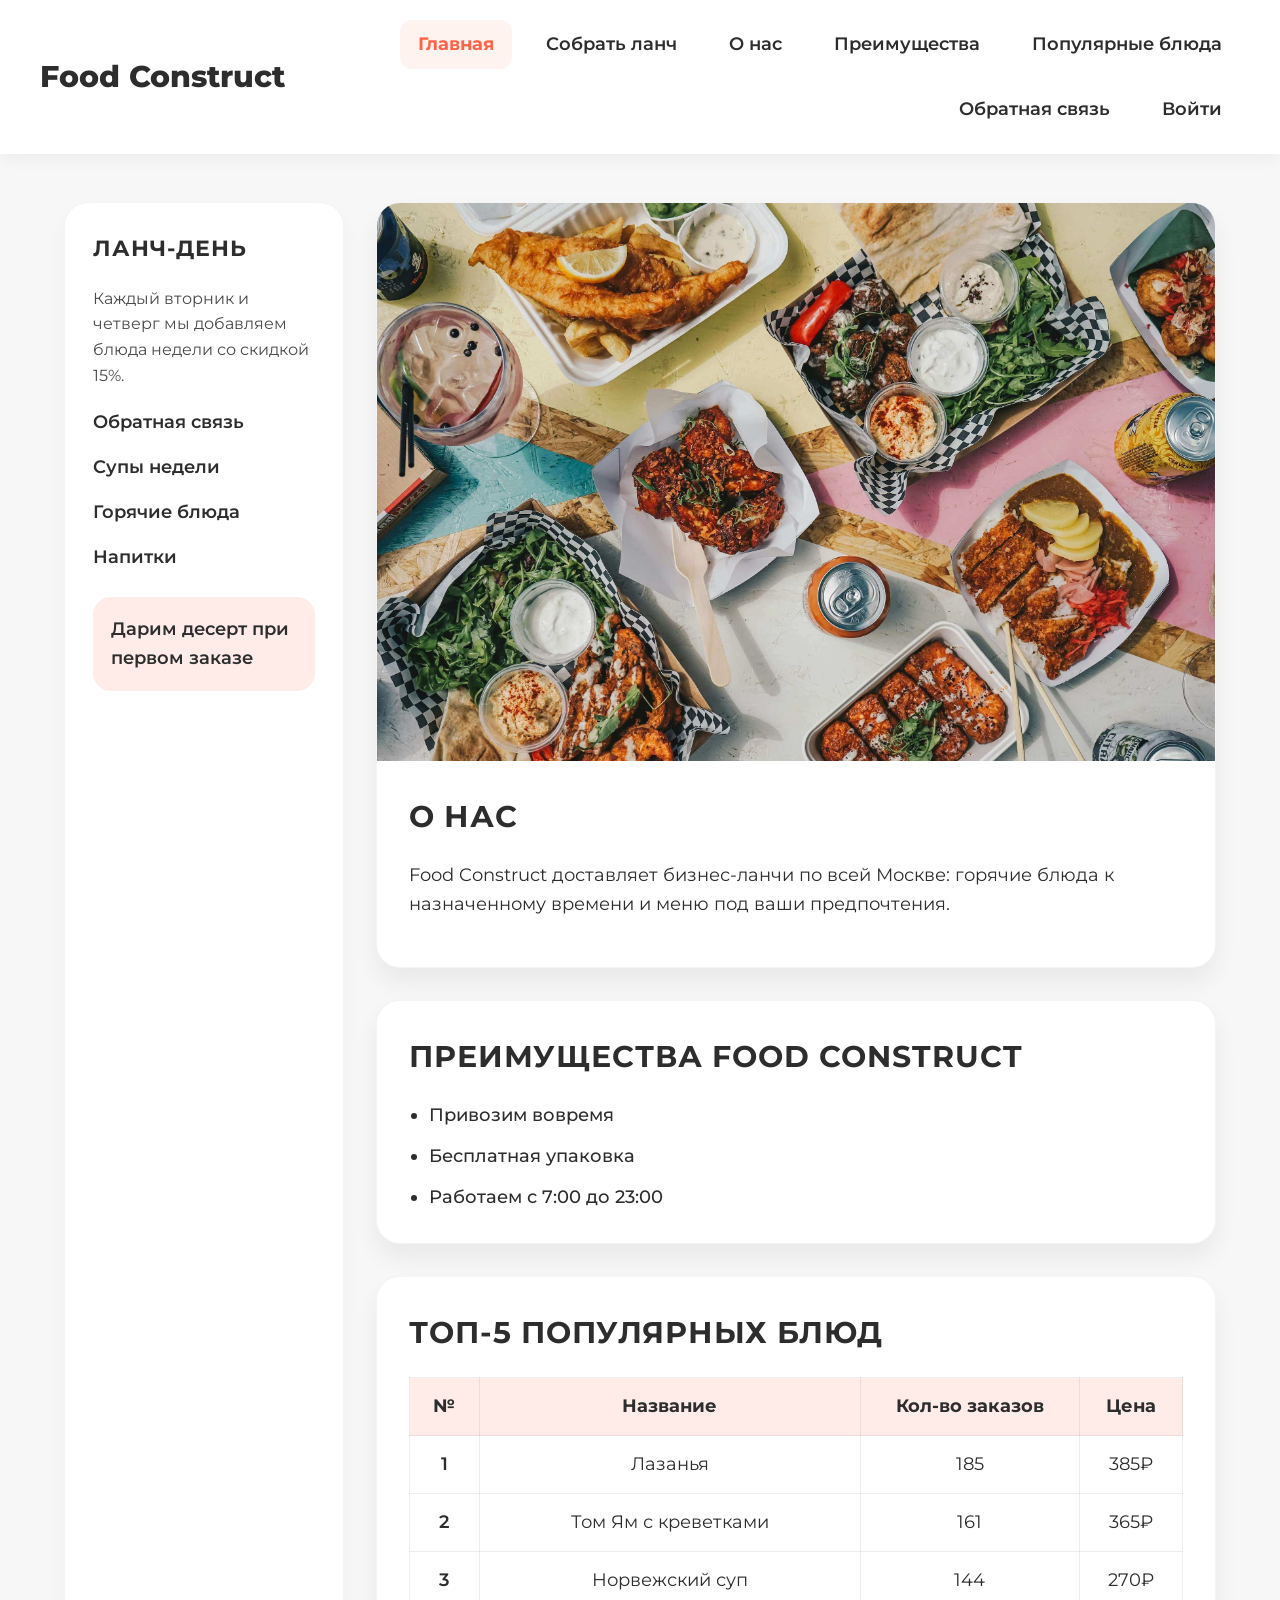
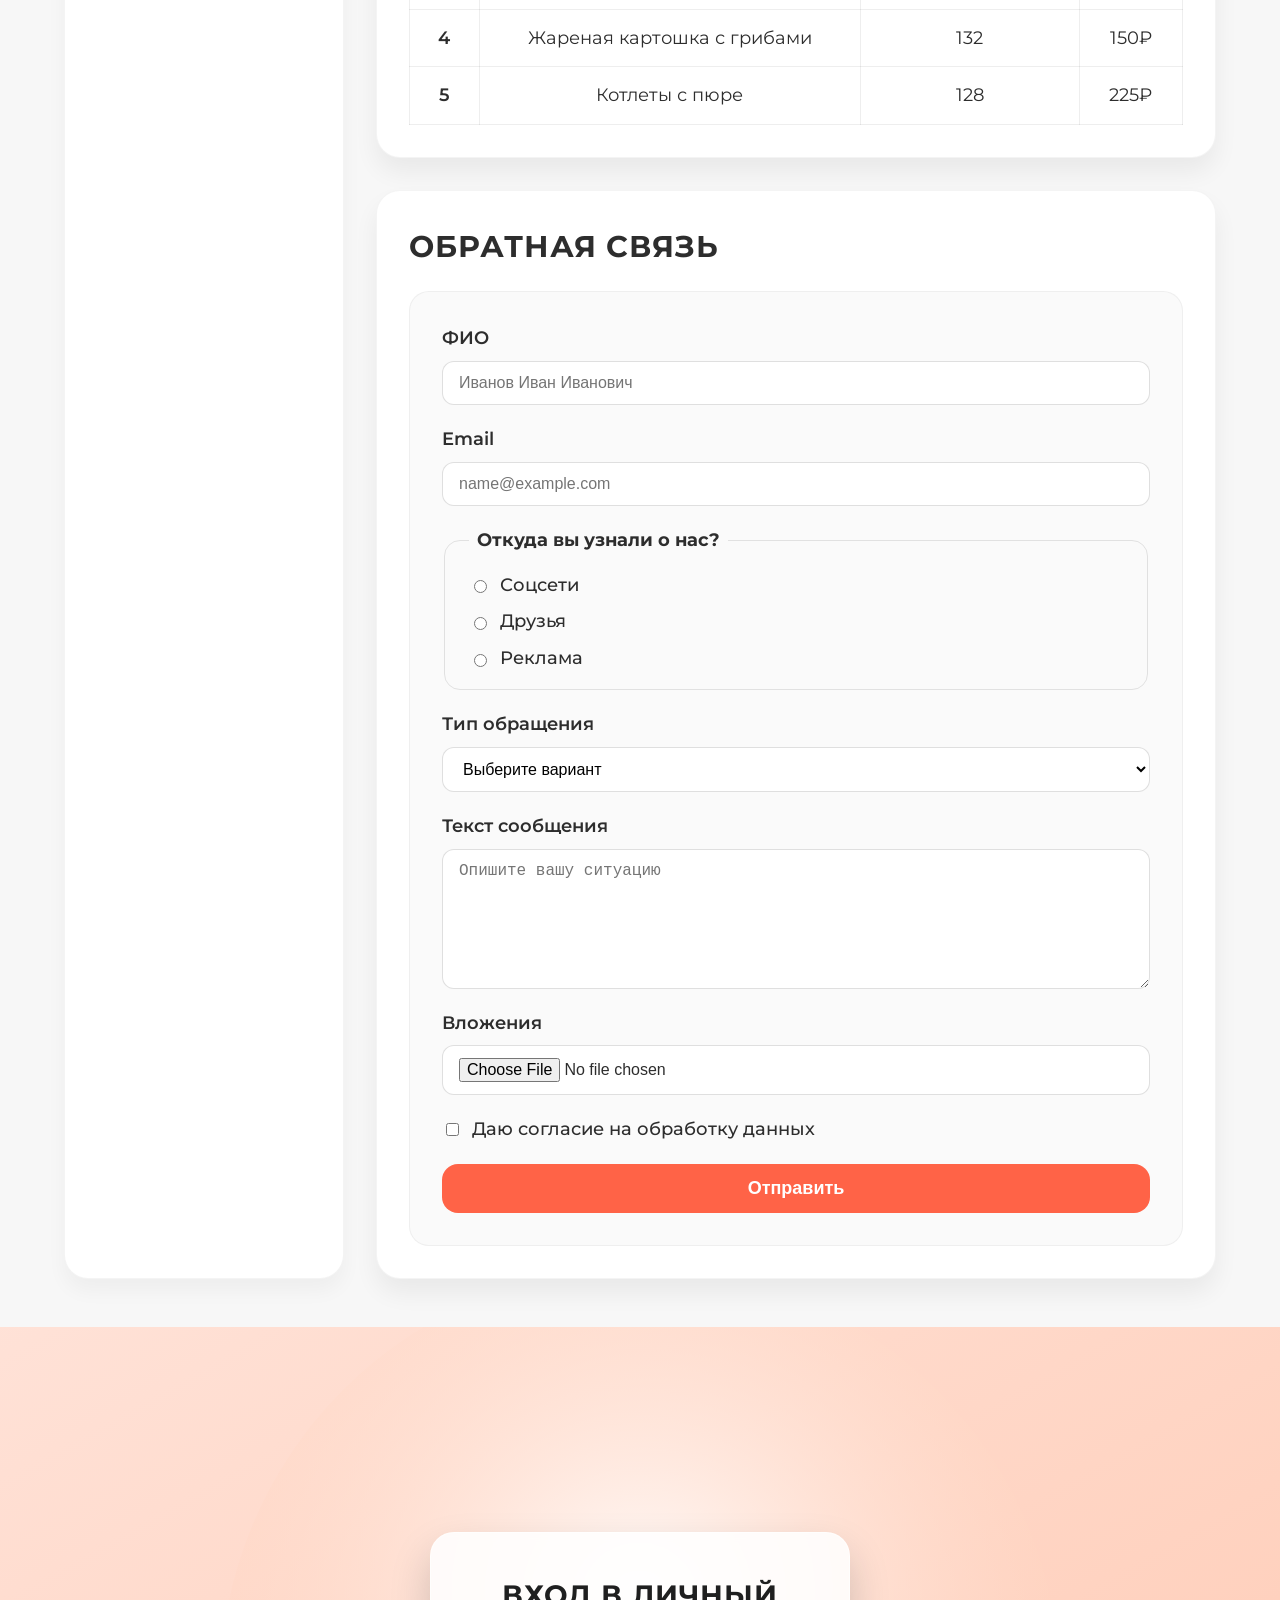
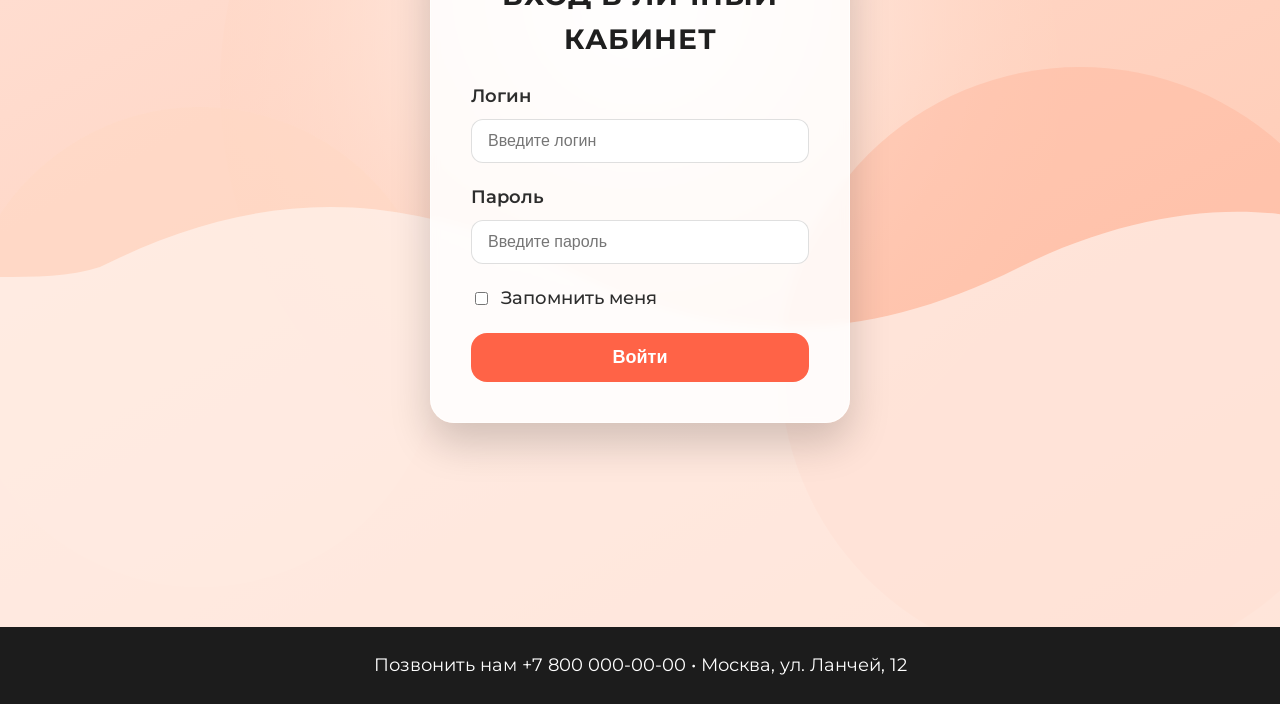
==== commit 87e8eb1b: "Комментарии" ====
--- a/index.html
+++ b/index.html
@@ -1,196 +1,164 @@
-<!DOCTYPE html> <!-- Объявляем документ в формате HTML5 -->
-<html lang="ru"> <!-- Указываем, что основной язык страницы русский -->
-<head> <!-- Начинаем раздел с метаданными и подключениями -->
-    <meta charset="UTF-8"> <!-- Задаём кодировку символов UTF-8 для корректного отображения текста -->
-    <meta name="viewport" content="width=device-width, initial-scale=1.0"> <!-- Устанавливаем корректное масштабирование для адаптивности -->
-    <!-- Предзагрузка шрифтов: готовим браузер к загрузке ресурсов Google Fonts -->
-    <link rel="preconnect" href="https://fonts.googleapis.com"> <!-- Создаём предварительное соединение с доменом, где лежат стили шрифтов -->
-    <link rel="preconnect" href="https://fonts.gstatic.com" crossorigin> <!-- Открываем предварительное соединение к домену со статическими файлами шрифтов с поддержкой кросс-доменных запросов -->
-    <!-- Подключение шрифта: загружаем гарнитуру Montserrat со всеми вариациями -->
-    <link href="https://fonts.googleapis.com/css2?family=Montserrat:ital,wght@0,100..900;1,100..900&display=swap" rel="stylesheet"> <!-- Подключаем CSS с нужным шрифтом -->
-    <!-- Подключение основных стилей: используем единый файл для сайта -->
-    <link rel="stylesheet" href="./style.css"> <!-- Подключаем локальные стили проекта -->
-    <!-- Подключение стилей для печати: создаём отдельный файл с правилами -->
-    <link rel="stylesheet" href="./print.css" media="print"> <!-- Подключаем таблицу стилей, применяемую только при печати -->
-    <title>Food Construct</title> <!-- Заголовок вкладки браузера -->
-</head> <!-- Завершаем раздел метаданных -->
-<body class="page-body"> <!-- Начинаем основное тело документа и задаём класс для flex-лейаута -->
-<header class="site-header"> <!-- Шапка сайта с логотипом и меню -->
-    <div class="container header-container"> <!-- Контейнер для выравнивания контента шапки -->
-        <h1 class="header_text">Food Construct</h1> <!-- Главный заголовок сайта с классом для стилизации -->
-        <nav class="header_nav"> <!-- Блок навигации по разделам и страницам -->
-            <ul class="header_menu"> <!-- Флекс-меню с пунктами навигации -->
-                <li class="header_item"><a class="nav_link active" href="./index.html">Главная</a></li> <!-- Ссылка на текущую страницу с выделением активного пункта -->
-                <li class="header_item"><a class="nav_link" href="./lunch.html">Собрать ланч</a></li> <!-- Перекрёстная ссылка на страницу конструктора ланча -->
-                <li class="header_item"><a class="nav_link" href="#about">О нас</a></li> <!-- Переход к разделу с информацией о компании -->
-                <li class="header_item"><a class="nav_link" href="#advantage">Преимущества</a></li> <!-- Переход к описанию преимуществ сервиса -->
-                <li class="header_item"><a class="nav_link" href="#rating">Популярные блюда</a></li> <!-- Переход к таблице рейтинга -->
-                <li class="header_item"><a class="nav_link" href="#feedback">Обратная связь</a></li> <!-- Переход к форме обратной связи -->
-                <li class="header_item"><a class="nav_link" href="#auth">Войти</a></li> <!-- Переход к форме аутентификации -->
-            </ul> <!-- Завершаем список элементов меню -->
-        </nav> <!-- Закрываем блок навигации -->
-    </div> <!-- Завершаем контейнер шапки -->
-</header> <!-- Завершаем шапку страницы -->
-<main class="page-main"> <!-- Основная содержательная часть сайта -->
-    <div class="container layout-grid"> <!-- Контейнер с флекс-сеткой для основной части и сайдбара -->
-        <aside class="sidebar"> <!-- Боковая колонка с дополнительной информацией -->
-            <h2 class="sidebar_title">Ланч-день</h2> <!-- Заголовок боковой колонки -->
-            <p class="sidebar_text">Каждый вторник и четверг мы добавляем блюда недели со скидкой 15%.</p> <!-- Текст с дополнительной информацией -->
-            <ul class="sidebar_list"> <!-- Список быстрых ссылок по разделам -->
-                <li class="sidebar_item"><a class="sidebar_link" href="#feedback">Обратная связь</a></li> <!-- Быстрая ссылка на форму связи -->
-                <li class="sidebar_item"><a class="sidebar_link" href="./lunch.html#soups">Супы недели</a></li> <!-- Ссылка на раздел супов на странице ланчей -->
-                <li class="sidebar_item"><a class="sidebar_link" href="./lunch.html#mains">Горячие блюда</a></li> <!-- Ссылка на раздел основных блюд -->
-                <li class="sidebar_item"><a class="sidebar_link" href="./lunch.html#drinks">Напитки</a></li> <!-- Ссылка на раздел напитков -->
-            </ul> <!-- Завершаем список быстрых ссылок -->
-            <div class="sidebar_banner"> <!-- Промо-блок в боковой колонке -->
-                <p class="sidebar_banner-text">Дарим десерт из меню недели при первом заказе</p> <!-- Текст промо-предложения -->
-            </div> <!-- Завершаем промо-блок -->
-        </aside> <!-- Завершаем боковую колонку -->
-        <section class="content"> <!-- Основная колонка с контентом -->
-            <section id="about" class="content_section"> <!-- Раздел с описанием компании -->
-                <img class="about_img" src="images/about.jpg" alt="Фото ланча"> <!-- Изображение ланча с альтернативным описанием -->
-                <div class="content_block"> <!-- Обёртка текста для настройки отступов -->
-                    <h2>О нас</h2> <!-- Заголовок второго уровня для раздела "О нас" -->
-                    <p>Food Construct доставляет бизнес-ланчи по всей Москве: мы привезём горячие блюда к назначенному времени и соберём меню под ваши предпочтения.</p> <!-- Описание сервиса с указанием его преимуществ -->
-                </div> <!-- Завершаем текстовую обёртку раздела "О нас" -->
-            </section> <!-- Закрываем раздел с информацией о компании -->
-            <section id="advantage" class="content_section"> <!-- Раздел, рассказывающий о преимуществах сервиса -->
-                <div class="content_block"> <!-- Обёртка раздела для отступов -->
-                    <h2>Преимущество Food Construct</h2> <!-- Заголовок второго уровня для блока преимуществ -->
-                    <ul class="advantage_ul"> <!-- Ненумерованный список преимуществ с кастомным оформлением -->
-                        <li class="advantage_li">Привозим вовремя и без опозданий</li> <!-- Преимущество: пунктуальная доставка -->
-                        <li class="advantage_li">Надёжно упаковываем блюда в удобные контейнеры бесплатно</li> <!-- Преимущество: бесплатная и качественная упаковка -->
-                        <li class="advantage_li">Доставляем ланчи весь день с 7:00 до 23:00</li> <!-- Преимущество: длительный график доставки -->
-                    </ul> <!-- Завершаем список преимуществ -->
-                </div> <!-- Завершаем обёртку раздела преимуществ -->
-            </section> <!-- Завершаем раздел с преимуществами -->
-            <section id="rating" class="content_section"> <!-- Раздел с таблицей популярных блюд -->
-                <div class="content_block"> <!-- Обёртка для таблицы рейтинга -->
-                    <h2>Топ-5 популярных блюд</h2> <!-- Заголовок второго уровня для рейтинга блюд -->
-                    <div class="table_wrapper"> <!-- Обёртка для таблицы с горизонтальной прокруткой на малых экранах -->
-                        <table> <!-- Таблица с данными о блюдах -->
-                            <thead> <!-- Заголовок таблицы -->
-                                <tr> <!-- Строка заголовков таблицы -->
-                                    <th>№</th> <!-- Заголовок столбца с порядковым номером -->
-                                    <th>Название</th> <!-- Заголовок столбца с названием блюда -->
-                                    <th>Кол-во заказов в неделю</th> <!-- Заголовок столбца с количеством заказов за неделю -->
-                                    <th>Цена</th> <!-- Заголовок столбца с ценой блюда -->
-                                </tr> <!-- Завершаем строку заголовков -->
-                            </thead> <!-- Завершаем заголовок таблицы -->
-                            <tbody> <!-- Тело таблицы -->
-                                <tr> <!-- Первая строка с данными -->
-                                    <td>1</td> <!-- Порядковый номер блюда в рейтинге -->
-                                    <td>Лазанья</td> <!-- Название блюда -->
-                                    <td>185</td> <!-- Количество заказов за неделю -->
-                                    <td>385₽</td> <!-- Стоимость блюда -->
-                                </tr> <!-- Завершаем первую строку данных -->
-                                <tr> <!-- Вторая строка таблицы -->
-                                    <td>2</td> <!-- Порядковый номер второго блюда -->
-                                    <td>Том Ям с креветками</td> <!-- Название второго блюда -->
-                                    <td>161</td> <!-- Количество заказов второго блюда -->
-                                    <td>365₽</td> <!-- Цена второго блюда -->
-                                </tr> <!-- Завершаем вторую строку данных -->
-                                <tr> <!-- Третья строка таблицы -->
-                                    <td>3</td> <!-- Порядковый номер третьего блюда -->
-                                    <td>Норвежский суп</td> <!-- Название третьего блюда -->
-                                    <td>144</td> <!-- Количество заказов третьего блюда -->
-                                    <td>270₽</td> <!-- Цена третьего блюда -->
-                                </tr> <!-- Завершаем третью строку данных -->
-                                <tr> <!-- Четвёртая строка таблицы -->
-                                    <td>4</td> <!-- Порядковый номер четвертого блюда -->
-                                    <td>Жареная картошка с грибами</td> <!-- Название четвертого блюда -->
-                                    <td>132</td> <!-- Количество заказов четвертого блюда -->
-                                    <td>150₽</td> <!-- Цена четвертого блюда -->
-                                </tr> <!-- Завершаем четвертую строку данных -->
-                                <tr> <!-- Пятая строка таблицы -->
-                                    <td>5</td> <!-- Порядковый номер пятого блюда -->
-                                    <td>Котлеты из курицы с картофельным пюре</td> <!-- Название пятого блюда -->
-                                    <td>128</td> <!-- Количество заказов пятого блюда -->
-                                    <td>225₽</td> <!-- Цена пятого блюда -->
-                                </tr> <!-- Завершаем пятую строку данных -->
-                            </tbody> <!-- Завершаем тело таблицы -->
-                        </table> <!-- Завершаем таблицу рейтинга блюд -->
-                    </div> <!-- Завершаем обёртку таблицы -->
-                </div> <!-- Закрываем обёртку раздела с рейтингом -->
-            </section> <!-- Завершаем раздел с таблицей -->
-            <section id="feedback" class="content_section"> <!-- Раздел с формой обратной связи -->
-                <div class="content_block"> <!-- Обёртка для формы -->
-                    <h2>Обратная связь</h2> <!-- Заголовок раздела обратной связи -->
-                    <form class="feedback-form" action="https://httpbin.org/post" method="POST" enctype="multipart/form-data"> <!-- Форма обратной связи, отправляющая данные методом POST для поддержки файлов -->
-                        <div class="form-group"> <!-- Группа полей для ввода ФИО -->
-                            <label for="fullName">ФИО</label> <!-- Подпись к полю ФИО -->
-                            <input id="fullName" name="fullName" type="text" placeholder="Иванов Иван Иванович" required> <!-- Текстовое поле для ввода ФИО с плейсхолдером и обязательным заполнением -->
-                        </div> <!-- Завершаем группу полей ФИО -->
-                        <div class="form-group"> <!-- Группа для ввода Email -->
-                            <label for="email">Email</label> <!-- Подпись к полю Email -->
-                            <input id="email" name="email" type="email" placeholder="name@example.com" required> <!-- Поле для ввода Email с проверкой формата -->
-                        </div> <!-- Завершаем группу Email -->
-                        <fieldset class="form-group"> <!-- Группа радиокнопок с легендой -->
-                            <legend>Откуда вы узнали о нас?</legend> <!-- Заголовок для группы радиокнопок -->
-                            <label class="radio-option"> <!-- Обёртка для первой радиокнопки -->
-                                <input type="radio" name="source" value="social" required> <!-- Радиокнопка с вариантом "Социальные сети" -->
-                                Социальные сети <!-- Текстовое описание первого варианта -->
-                            </label> <!-- Завершаем обёртку первого варианта -->
-                            <label class="radio-option"> <!-- Обёртка для второй радиокнопки -->
-                                <input type="radio" name="source" value="friends"> <!-- Радиокнопка с вариантом "Друзья" -->
-                                Рекомендация друзей <!-- Текстовое описание второго варианта -->
-                            </label> <!-- Завершаем обёртку второго варианта -->
-                            <label class="radio-option"> <!-- Обёртка для третьей радиокнопки -->
-                                <input type="radio" name="source" value="ads"> <!-- Радиокнопка с вариантом "Реклама" -->
-                                Рекламные материалы <!-- Текстовое описание третьего варианта -->
-                            </label> <!-- Завершаем обёртку третьего варианта -->
-                        </fieldset> <!-- Завершаем поле набора радиокнопок -->
-                        <div class="form-group"> <!-- Группа для выбора типа обращения -->
-                            <label for="appealType">Тип обращения</label> <!-- Подпись к селектору -->
-                            <select id="appealType" name="appealType" required> <!-- Выпадающий список с обязательным выбором -->
-                                <option value="">Выберите вариант</option> <!-- Подсказка при отсутствии выбора -->
-                                <option value="complaint">Жалоба</option> <!-- Вариант жалобы -->
-                                <option value="suggestion">Предложение</option> <!-- Вариант предложения -->
-                            </select> <!-- Завершаем выпадающий список -->
-                        </div> <!-- Завершаем группу селектора -->
-                        <div class="form-group"> <!-- Группа для textarea с текстом сообщения -->
-                            <label for="message">Текст сообщения</label> <!-- Подпись к текстовому полю -->
-                            <textarea id="message" name="message" rows="5" placeholder="Опишите вашу ситуацию или предложение" required></textarea> <!-- Многострочное поле для ввода сообщения с плейсхолдером и обязательным заполнением -->
-                        </div> <!-- Завершаем группу textarea -->
-                        <div class="form-group"> <!-- Группа для прикрепления файла -->
-                            <label for="attachment">Вложения</label> <!-- Подпись к полю выбора файла -->
-                            <input id="attachment" name="attachment" type="file" accept=".pdf,.jpg,.jpeg,.png"> <!-- Поле для загрузки файла с ограничением форматов -->
-                        </div> <!-- Завершаем группу с файлом -->
-                        <label class="checkbox-option"> <!-- Обёртка для чекбокса согласия -->
-                            <input type="checkbox" name="consent" required> <!-- Чекбокс подтверждения согласия с обязательным выбором -->
-                            Даю согласие на обработку персональных данных <!-- Текстовое описание согласия -->
-                        </label> <!-- Завершаем обёртку чекбокса согласия -->
-                        <button type="submit" class="primary-button">Отправить</button> <!-- Кнопка отправки формы -->
-                    </form> <!-- Завершаем форму обратной связи -->
-                </div> <!-- Закрываем обёртку формы -->
-            </section> <!-- Завершение раздела обратной связи -->
-        </section> <!-- Завершаем основную колонку с контентом -->
-    </div> <!-- Закрываем контейнер с сеткой -->
-</main> <!-- Завершаем основную часть страницы -->
-<section id="auth" class="auth-section"> <!-- Раздел с формой аутентификации и фоновым изображением -->
-    <div class="auth-overlay"> <!-- Полупрозрачная подложка поверх фонового изображения -->
-        <form class="auth-form" action="https://httpbin.org/post" method="POST"> <!-- Форма авторизации, отправляющая данные методом POST -->
-            <h2 class="auth-title">Вход в личный кабинет</h2> <!-- Заголовок формы входа -->
-            <div class="form-group"> <!-- Группа для ввода логина -->
-                <label for="login">Логин</label> <!-- Подпись к полю логина -->
-                <input id="login" name="login" type="text" placeholder="Введите логин" required> <!-- Поле ввода логина с подсказкой и обязательным заполнением -->
-            </div> <!-- Завершаем группу логина -->
-            <div class="form-group"> <!-- Группа для ввода пароля -->
-                <label for="password">Пароль</label> <!-- Подпись к полю пароля -->
-                <input id="password" name="password" type="password" placeholder="Введите пароль" required> <!-- Поле ввода пароля скрывающего типа -->
-            </div> <!-- Завершаем группу пароля -->
-            <label class="checkbox-option"> <!-- Обёртка для чекбокса запоминания -->
-                <input type="checkbox" name="remember"> <!-- Чекбокс "Запомнить меня" -->
-                Запомнить меня <!-- Текстовое описание чекбокса -->
-            </label> <!-- Завершаем обёртку чекбокса запоминания -->
-            <button type="submit" class="primary-button">Войти</button> <!-- Кнопка отправки формы авторизации -->
-        </form> <!-- Завершаем форму авторизации -->
-    </div> <!-- Завершаем подложку под форму -->
-</section> <!-- Завершаем раздел авторизации -->
-<footer id="footer" class="site-footer"> <!-- Подвал сайта с контактной информацией -->
-    <div class="container footer-container"> <!-- Контейнер для выравнивания содержимого подвала -->
-        <p class="footer_text">Позвонить нам +7 800 000-00-00 • Москва, ул. Ланчей, 12</p> <!-- Контактный телефон и адрес компании -->
-    </div> <!-- Завершаем контейнер подвала -->
-</footer> <!-- Завершаем подвал сайта -->
-</body> <!-- Завершаем тело документа -->
-</html> <!-- Закрываем корневой элемент HTML -->
+<!DOCTYPE html> <!-- Документ HTML5 -->
+<html lang="ru">
+<head>
+    <meta charset="UTF-8">
+    <meta name="viewport" content="width=device-width, initial-scale=1.0">
+    <!-- Шрифты и стили -->
+    <link rel="preconnect" href="https://fonts.googleapis.com">
+    <link rel="preconnect" href="https://fonts.gstatic.com" crossorigin>
+    <link href="https://fonts.googleapis.com/css2?family=Montserrat:ital,wght@0,100..900;1,100..900&display=swap" rel="stylesheet">
+    <link rel="stylesheet" href="./style.css">
+    <link rel="stylesheet" href="./print.css" media="print">
+    <title>Food Construct</title>
+</head>
+<body class="page-body">
+<header class="site-header"> <!-- Шапка сайта -->
+    <div class="container header-container">
+        <h1 class="header_text">Food Construct</h1>
+        <nav class="header_nav">
+            <ul class="header_menu">
+                <li class="header_item"><a class="nav_link active" href="./index.html">Главная</a></li>
+                <li class="header_item"><a class="nav_link" href="./lunch.html">Собрать ланч</a></li>
+                <li class="header_item"><a class="nav_link" href="#about">О нас</a></li>
+                <li class="header_item"><a class="nav_link" href="#advantage">Преимущества</a></li>
+                <li class="header_item"><a class="nav_link" href="#rating">Популярные блюда</a></li>
+                <li class="header_item"><a class="nav_link" href="#feedback">Обратная связь</a></li>
+                <li class="header_item"><a class="nav_link" href="#auth">Войти</a></li>
+            </ul>
+        </nav>
+    </div>
+</header>
+
+<main class="page-main">
+    <div class="container layout-grid">
+        <aside class="sidebar"> <!-- Боковая колонка -->
+            <h2 class="sidebar_title">Ланч-день</h2>
+            <p class="sidebar_text">Каждый вторник и четверг мы добавляем блюда недели со скидкой 15%.</p>
+            <ul class="sidebar_list">
+                <li class="sidebar_item"><a class="sidebar_link" href="#feedback">Обратная связь</a></li>
+                <li class="sidebar_item"><a class="sidebar_link" href="./lunch.html#soups">Супы недели</a></li>
+                <li class="sidebar_item"><a class="sidebar_link" href="./lunch.html#mains">Горячие блюда</a></li>
+                <li class="sidebar_item"><a class="sidebar_link" href="./lunch.html#drinks">Напитки</a></li>
+            </ul>
+            <div class="sidebar_banner">
+                <p class="sidebar_banner-text">Дарим десерт при первом заказе</p>
+            </div>
+        </aside>
+
+        <section class="content">
+            <section id="about" class="content_section"> <!-- Раздел "О нас" -->
+                <img class="about_img" src="images/about.jpg" alt="Фото ланча">
+                <div class="content_block">
+                    <h2>О нас</h2>
+                    <p>Food Construct доставляет бизнес-ланчи по всей Москве: горячие блюда к назначенному времени и меню под ваши предпочтения.</p>
+                </div>
+            </section>
+
+            <section id="advantage" class="content_section"> <!-- Преимущества -->
+                <div class="content_block">
+                    <h2>Преимущества Food Construct</h2>
+                    <ul class="advantage_ul">
+                        <li class="advantage_li">Привозим вовремя</li>
+                        <li class="advantage_li">Бесплатная упаковка</li>
+                        <li class="advantage_li">Работаем с 7:00 до 23:00</li>
+                    </ul>
+                </div>
+            </section>
+
+            <section id="rating" class="content_section"> <!-- Топ-5 блюд -->
+                <div class="content_block">
+                    <h2>Топ-5 популярных блюд</h2>
+                    <div class="table_wrapper">
+                        <table>
+                            <thead>
+                                <tr>
+                                    <th>№</th>
+                                    <th>Название</th>
+                                    <th>Кол-во заказов</th>
+                                    <th>Цена</th>
+                                </tr>
+                            </thead>
+                            <tbody>
+                                <tr><td>1</td><td>Лазанья</td><td>185</td><td>385₽</td></tr>
+                                <tr><td>2</td><td>Том Ям с креветками</td><td>161</td><td>365₽</td></tr>
+                                <tr><td>3</td><td>Норвежский суп</td><td>144</td><td>270₽</td></tr>
+                                <tr><td>4</td><td>Жареная картошка с грибами</td><td>132</td><td>150₽</td></tr>
+                                <tr><td>5</td><td>Котлеты с пюре</td><td>128</td><td>225₽</td></tr>
+                            </tbody>
+                        </table>
+                    </div>
+                </div>
+            </section>
+
+            <section id="feedback" class="content_section"> <!-- Обратная связь -->
+                <div class="content_block">
+                    <h2>Обратная связь</h2>
+                    <form class="feedback-form" action="https://httpbin.org/post" method="POST" enctype="multipart/form-data">
+                        <div class="form-group">
+                            <label for="fullName">ФИО</label>
+                            <input id="fullName" name="fullName" type="text" placeholder="Иванов Иван Иванович" required>
+                        </div>
+                        <div class="form-group">
+                            <label for="email">Email</label>
+                            <input id="email" name="email" type="email" placeholder="name@example.com" required>
+                        </div>
+                        <fieldset class="form-group">
+                            <legend>Откуда вы узнали о нас?</legend>
+                            <label class="radio-option"><input type="radio" name="source" value="social" required> Соцсети</label>
+                            <label class="radio-option"><input type="radio" name="source" value="friends"> Друзья</label>
+                            <label class="radio-option"><input type="radio" name="source" value="ads"> Реклама</label>
+                        </fieldset>
+                        <div class="form-group">
+                            <label for="appealType">Тип обращения</label>
+                            <select id="appealType" name="appealType" required>
+                                <option value="">Выберите вариант</option>
+                                <option value="complaint">Жалоба</option>
+                                <option value="suggestion">Предложение</option>
+                            </select>
+                        </div>
+                        <div class="form-group">
+                            <label for="message">Текст сообщения</label>
+                            <textarea id="message" name="message" rows="5" placeholder="Опишите вашу ситуацию" required></textarea>
+                        </div>
+                        <div class="form-group">
+                            <label for="attachment">Вложения</label>
+                            <input id="attachment" name="attachment" type="file" accept=".pdf,.jpg,.jpeg,.png">
+                        </div>
+                        <label class="checkbox-option">
+                            <input type="checkbox" name="consent" required> Даю согласие на обработку данных
+                        </label>
+                        <button type="submit" class="primary-button">Отправить</button>
+                    </form>
+                </div>
+            </section>
+        </section>
+    </div>
+</main>
+
+<section id="auth" class="auth-section"> <!-- Вход -->
+    <div class="auth-overlay">
+        <form class="auth-form" action="https://httpbin.org/post" method="POST">
+            <h2 class="auth-title">Вход в личный кабинет</h2>
+            <div class="form-group">
+                <label for="login">Логин</label>
+                <input id="login" name="login" type="text" placeholder="Введите логин" required>
+            </div>
+            <div class="form-group">
+                <label for="password">Пароль</label>
+                <input id="password" name="password" type="password" placeholder="Введите пароль" required>
+            </div>
+            <label class="checkbox-option">
+                <input type="checkbox" name="remember"> Запомнить меня
+            </label>
+            <button type="submit" class="primary-button">Войти</button>
+        </form>
+    </div>
+</section>
+
+<footer id="footer" class="site-footer"> <!-- Подвал -->
+    <div class="container footer-container">
+        <p class="footer_text">Позвонить нам +7 800 000-00-00 • Москва, ул. Ланчей, 12</p>
+    </div>
+</footer>
+</body>
+</html>
--- a/style.css
+++ b/style.css
@@ -1,457 +1,450 @@
-body { /* Базовые стили для всей страницы */
-    margin: 0; /* Убираем внешние отступы браузера по умолчанию */
-    font-family: 'Montserrat', sans-serif; /* Применяем основной шрифт Montserrat с запасным вариантом sans-serif */
-    font-size: 18px; /* Определяем базовый размер шрифта для текста */
-    line-height: 1.6; /* Настраиваем межстрочный интервал для удобочитаемости */
-    color: #333; /* Устанавливаем основной цвет текста */
-    background-color: #f5f5f5; /* Добавляем нейтральный фон для всей страницы */
-} /* Завершаем блок стилей body */
-
-.page-body { /* Класс для flex-лейаута страницы */
-    display: flex; /* Включаем флекс-контейнер */
-    flex-direction: column; /* Располагаем элементы вертикально */
-    min-height: 100vh; /* Обеспечиваем минимальную высоту во всю высоту окна */
-} /* Завершаем блок стилей .page-body */
-
-* { /* Универсальный селектор для всех элементов */
-    box-sizing: border-box; /* Пересчитываем размеры с учётом границ и внутренних отступов */
-} /* Завершаем блок универсального селектора */
-
-img { /* Базовые стили для изображений */
-    display: block; /* Убираем лишние отступы снизу у изображений */
-    max-width: 100%; /* Запрещаем выходить изображению за пределы контейнера */
-    height: auto; /* Поддерживаем пропорции изображения */
-} /* Завершаем блок стилей img */
-
-.container { /* Стили для обёртки контента */
-    width: 100%; /* Устанавливаем ширину контейнера на всю доступную область */
-    max-width: 1140px; /* Ограничиваем максимальную ширину для удобочитаемости */
-    padding: 0 2%; /* Добавляем горизонтальные внутренние отступы */
-    margin: 0 auto; /* Центрируем контейнер относительно страницы */
-} /* Завершаем блок стилей .container */
-
-/* HEADER: оформление шапки сайта */
-.site-header { /* Стиль для элемента шапки */
-    background-color: #ffffff; /* Белый фон для визуального отделения шапки */
-    box-shadow: 0 2px 8px rgba(0, 0, 0, 0.08); /* Добавляем тень для глубины */
-    position: sticky; /* Фиксируем шапку при скролле */
-    top: 0; /* Привязываем шапку к верхнему краю */
-    z-index: 100; /* Обеспечиваем отображение поверх других элементов */
-} /* Завершаем блок стилей .site-header */
-
-.header-container { /* Сетка для заголовка и меню */
-    display: flex; /* Включаем флекс-расположение */
-    align-items: center; /* Центрируем элементы по вертикали */
-    justify-content: space-between; /* Разносим элементы по краям */
-    gap: 24px; /* Добавляем промежуток между элементами */
-    padding: 1.5% 2%; /* Устанавливаем внутренние отступы */
-} /* Завершаем блок стилей .header-container */
-
-.header_text { /* Стили заголовка в шапке */
-    margin: 0; /* Убираем внешние отступы заголовка */
-    font-size: 28px; /* Увеличиваем размер шрифта заголовка */
-    font-weight: 800; /* Усиливаем насыщенность текста */
-} /* Завершаем блок стилей .header_text */
-
-.header_nav { /* Стили для блока навигации */
-    flex: 1; /* Разрешаем занимать доступное пространство */
-} /* Завершаем блок стилей .header_nav */
-
-.header_menu { /* Стили для списка в шапке */
-    display: flex; /* Используем флекс для управления сеткой меню */
-    flex-wrap: wrap; /* Разрешаем перенос элементов на новую строку */
-    gap: 15px; /* Устанавливаем отступ между пунктами меню */
-    justify-content: flex-end; /* Выравниваем элементы по правому краю */
-    align-items: center; /* Центрируем элементы по вертикали */
-    list-style: none; /* Скрываем стандартные маркеры списка */
-    margin: 0; /* Убираем внешние отступы списка */
-    padding: 0; /* Убираем внутренние отступы */
-} /* Завершаем блок стилей .header_menu */
-
-.header_item { /* Стили для элементов списка меню */
-    display: flex; /* Устанавливаем flex для корректного позиционирования */
-} /* Завершаем блок стилей .header_item */
-
-.nav_link { /* Стили ссылок в навигационном меню */
-    color: #333; /* Цвет текста ссылок в нормальном состоянии */
-    text-decoration: none; /* Убираем подчёркивание ссылок */
-    font-weight: 600; /* Делаем текст меню более выразительным */
-    padding: 10px 16px; /* Добавляем внутренние отступы для удобства клика */
-    border-radius: 12px; /* Скругляем углы для визуальной мягкости */
-    transition: color 0.2s ease-in-out, background-color 0.2s ease-in-out; /* Добавляем плавные эффекты при наведении */
-} /* Завершаем блок стилей .nav_link */
-
-.nav_link:hover { /* Состояние ссылок при наведении курсора */
-    color: tomato; /* Изменяем цвет текста для визуальной обратной связи */
-    background-color: rgba(255, 99, 71, 0.12); /* Добавляем полупрозрачный фон при наведении */
-} /* Завершаем блок hover для .nav_link */
-
-.nav_link.active { /* Стили для активного пункта меню */
-    color: tomato; /* Выделяем активную ссылку цветом */
-    font-weight: 700; /* Усиливаем жирность текста активной ссылки */
-} /* Завершаем блок стилей .nav_link.active */
-
-/* LAYOUT: основная сетка главной страницы */
-.page-main { /* Стили для основного блока */
-    flex: 1; /* Позволяем основному контенту занимать свободное пространство */
-    display: flex; /* Включаем флекс для внутренних секций */
-    align-items: stretch; /* Растягиваем дочерние элементы по высоте */
-    padding: 4% 0; /* Добавляем вертикальные отступы */
-} /* Завершаем блок стилей .page-main */
-
-.layout-grid { /* Сетка с сайдбаром и контентом */
-    display: flex; /* Используем флексбокс для двух колонок */
-    gap: 36px; /* Устанавливаем расстояние между колонками */
-    align-items: flex-start; /* Выравниваем контент по верхнему краю */
-} /* Завершаем блок стилей .layout-grid */
-
-.sidebar { /* Стили боковой колонки */
-    flex: 0 0 260px; /* Фиксируем ширину сайдбара */
-    background-color: #ffffff; /* Задаём белый фон */
-    border-radius: 20px; /* Скругляем углы блока */
-    padding: 24px; /* Добавляем внутренние отступы */
-    box-shadow: 0 10px 24px rgba(0, 0, 0, 0.08); /* Добавляем мягкую тень */
-    display: flex; /* Включаем флекс внутри боковой колонки */
-    flex-direction: column; /* Располагаем элементы вертикально */
-    gap: 18px; /* Устанавливаем промежуток между элементами */
-} /* Завершаем блок стилей .sidebar */
-
-.sidebar_title { /* Стили заголовка боковой колонки */
-    margin: 0; /* Убираем внешние отступы */
-    font-size: 22px; /* Определяем размер шрифта */
-    font-weight: 700; /* Делаем заголовок насыщенным */
-} /* Завершаем блок стилей .sidebar_title */
-
-.sidebar_text { /* Стили для описательного текста */
-    margin: 0; /* Убираем внешние отступы */
-    font-size: 16px; /* Устанавливаем размер шрифта */
-} /* Завершаем блок стилей .sidebar_text */
-
-.sidebar_list { /* Стили для списка быстрых ссылок */
-    list-style: none; /* Убираем маркеры списка */
-    margin: 0; /* Убираем внешние отступы */
-    padding: 0; /* Убираем внутренние отступы */
-    display: flex; /* Используем флекс для списка */
-    flex-direction: column; /* Располагаем ссылки вертикально */
-    gap: 12px; /* Добавляем расстояние между ссылками */
-} /* Завершаем блок стилей .sidebar_list */
-
-.sidebar_item { /* Стили для элемента списка */
-    display: flex; /* Включаем флекс для корректного расположения */
-} /* Завершаем блок стилей .sidebar_item */
-
-.sidebar_link { /* Стили для ссылок в сайдбаре */
-    color: #333; /* Основной цвет текста */
-    text-decoration: none; /* Убираем подчёркивание */
-    font-weight: 600; /* Делаем текст более выразительным */
-    border-bottom: 1px solid transparent; /* Подготавливаемся к эффекту наведения */
-    transition: color 0.2s ease-in-out, border-color 0.2s ease-in-out; /* Добавляем плавные переходы */
-} /* Завершаем блок стилей .sidebar_link */
-
-.sidebar_link:hover { /* Стили при наведении на ссылку в сайдбаре */
-    color: tomato; /* Изменяем цвет текста */
-    border-color: tomato; /* Подсвечиваем нижнюю границу */
-} /* Завершаем блок hover для .sidebar_link */
-
-.sidebar_banner { /* Стили для промо-блока */
-    background: linear-gradient(135deg, rgba(255, 99, 71, 0.16), rgba(255, 99, 71, 0.08)); /* Создаём градиент на основе одного фирменного цвета */
-    border-radius: 16px; /* Скругляем углы блока */
-    padding: 18px; /* Устанавливаем внутренние отступы */
-} /* Завершаем блок стилей .sidebar_banner */
-
-.sidebar_banner-text { /* Стили текста промо-блока */
-    margin: 0; /* Убираем внешние отступы */
-    font-weight: 600; /* Делаем текст выразительным */
-} /* Завершаем блок стилей .sidebar_banner-text */
-
-.content { /* Стили основной колонки */
-    flex: 1; /* Позволяем блоку занимать оставшееся пространство */
-    display: flex; /* Включаем флекс-расположение */
-    flex-direction: column; /* Располагаем секции вертикально */
-    gap: 40px; /* Добавляем расстояние между секциями */
-} /* Завершаем блок стилей .content */
-
-.content_section { /* Общие стили для секций контента */
-    background-color: #ffffff; /* Белый фон секции */
-    border-radius: 20px; /* Скругляем углы блока */
-    box-shadow: 0 10px 24px rgba(0, 0, 0, 0.08); /* Добавляем мягкую тень */
-    overflow: hidden; /* Прячем выступающие элементы */
-} /* Завершаем блок стилей .content_section */
-
-.content_block { /* Стили для внутреннего контента секций */
-    padding: 32px; /* Добавляем внутренние отступы */
-} /* Завершаем блок стилей .content_block */
-
-.about_img { /* Стили для изображения в разделе "О нас" */
-    width: 100%; /* Позволяем изображению адаптироваться под ширину контейнера */
-    height: auto; /* Сохраняем пропорции изображения */
-} /* Завершаем блок стилей .about_img */
-
-h2 { /* Стили для заголовков второго уровня */
-    margin: 0 0 24px 0; /* Добавляем нижний отступ */
-    font-size: 32px; /* Увеличиваем размер шрифта заголовков */
-    text-transform: uppercase; /* Преобразуем текст заголовков в верхний регистр */
-    letter-spacing: 1px; /* Увеличиваем межбуквенное расстояние для выразительности */
-} /* Завершаем блок стилей h2 */
-
-p { /* Стили для параграфов */
-    margin: 0 0 16px 0; /* Добавляем нижний отступ для разделения абзацев */
-} /* Завершаем блок стилей p */
-
-.advantage_ul { /* Стили для списка преимуществ */
-    margin: 0; /* Убираем внешние отступы списка преимуществ */
-    padding-left: 20px; /* Добавляем отступ слева для маркеров списка */
-    display: flex; /* Используем флекс для распределения элементов */
-    flex-direction: column; /* Располагаем элементы вертикально */
-    gap: 12px; /* Добавляем расстояние между элементами */
-} /* Завершаем блок стилей .advantage_ul */
-
-.advantage_li { /* Стили для отдельного преимущества */
-    font-weight: 500; /* Делаем текст немного более выразительным */
-} /* Завершаем блок стилей .advantage_li */
-
-/* TABLE: оформление таблицы рейтинга */
-.table_wrapper { /* Обёртка для таблицы рейтинга */
-    overflow-x: auto; /* Включаем горизонтальную прокрутку на маленьких экранах */
-} /* Завершаем блок стилей .table_wrapper */
-
-table { /* Стили для таблицы с рейтингом блюд */
-    width: 100%; /* Растягиваем таблицу на всю ширину контейнера */
-    border-collapse: collapse; /* Объединяем границы ячеек для аккуратного вида */
-    font-size: 18px; /* Устанавливаем размер шрифта в таблице */
-    background-color: #ffffff; /* Добавляем белый фон для контраста */
-} /* Завершаем блок стилей table */
-
-th, td { /* Стили для заголовков и ячеек таблицы */
-    border: 1px solid #e0e0e0; /* Добавляем светлую границу вокруг ячеек */
-    padding: 14px 18px; /* Добавляем внутренние отступы в ячейках */
-    text-align: center; /* Центрируем текст внутри ячеек */
-} /* Завершаем блок стилей th, td */
-
-th { /* Стили для заголовков таблицы */
-    background-color: #ffe4c4; /* Задаём светло-персиковый фон для заголовков */
-    font-weight: 700; /* Делаем текст заголовков жирным */
-} /* Завершаем блок стилей th */
-
-td:first-child { /* Специальный стиль для первого столбца таблицы */
-    font-weight: bold; /* Выделяем номер блюда жирным шрифтом */
-} /* Завершаем блок стилей td:first-child */
-
-/* FORMS: оформление форм обратной связи и авторизации */
-.feedback-form { /* Общие стили формы обратной связи */
-    display: grid; /* Используем сетку для равномерных отступов */
-    gap: 20px; /* Добавляем расстояние между элементами формы */
-    background-color: #fafafa; /* Светлый фон для отделения формы от фона секции */
-    padding: 32px; /* Внутренние отступы формы */
-    border-radius: 16px; /* Скругляем углы формы */
-    box-shadow: 0 10px 24px rgba(0, 0, 0, 0.08); /* Добавляем мягкую тень */
-} /* Завершаем блок стилей .feedback-form */
-
-.form-group { /* Стили для обёртки отдельных полей */
-    display: flex; /* Используем флекс для расположения элементов */
-    flex-direction: column; /* Располагаем элементы вертикально */
-    gap: 8px; /* Задаём промежуток между подписью и полем */
-} /* Завершаем блок стилей .form-group */
-
-label { /* Общие стили для всех подписей */
-    font-weight: 600; /* Делаем подписи более заметными */
-} /* Завершаем блок стилей label */
-
-input[type="text"], /* Стили для текстовых полей */
-input[type="email"], /* Стили для поля Email */
-input[type="password"], /* Стили для поля пароля */
-input[type="file"], /* Стили для поля загрузки файла */
-select, /* Стили для селектов */
-textarea { /* Стили для многострочных полей */
-    padding: 12px 16px; /* Добавляем внутренние отступы для удобства ввода */
-    border: 1px solid #d0d0d0; /* Устанавливаем светлую границу */
-    border-radius: 12px; /* Скругляем углы полей ввода */
-    font-size: 16px; /* Подгоняем размер шрифта */
-    background-color: #ffffff; /* Используем белый фон полей */
-    transition: border-color 0.2s ease-in-out, box-shadow 0.2s ease-in-out; /* Добавляем плавное изменение границы и тени */
-} /* Завершаем блок стилей для полей ввода */
-
-input[type="text"]:focus, /* Стили при фокусе для текстовых полей */
-input[type="email"]:focus, /* Стили при фокусе для Email */
-input[type="password"]:focus, /* Стили при фокусе для пароля */
-input[type="file"]:focus, /* Стили при фокусе для загрузки файла */
-select:focus, /* Стили при фокусе для селектов */
-textarea:focus { /* Стили при фокусе для textarea */
-    border-color: tomato; /* Подсвечиваем границу фирменным цветом */
-    box-shadow: 0 0 0 4px rgba(255, 99, 71, 0.15); /* Добавляем мягкую подсветку вокруг поля */
-    outline: none; /* Убираем стандартный контур браузера */
-} /* Завершаем блок стилей фокуса */
-
-textarea { /* Дополнительные стили для многострочного поля */
-    resize: vertical; /* Позволяем пользователю изменять высоту поля */
-    min-height: 140px; /* Устанавливаем минимальную высоту для удобства */
-} /* Завершаем блок стилей textarea */
-
-fieldset { /* Стили для группировки радиокнопок */
-    border: 1px solid #d0d0d0; /* Добавляем рамку вокруг группы */
-    border-radius: 12px; /* Скругляем углы контейнера радиокнопок */
-    padding: 16px 24px; /* Внутренние отступы для удобства чтения */
-    display: grid; /* Используем сетку для равномерного расположения */
-    gap: 12px; /* Добавляем промежуток между вариантами */
-} /* Завершаем блок стилей fieldset */
-
-legend { /* Стили для заголовка группы радиокнопок */
-    font-weight: 700; /* Выделяем текст легенды */
-    padding: 0 8px; /* Добавляем горизонтальные отступы для отделения от границы */
-} /* Завершаем блок стилей legend */
-
-.radio-option { /* Стили для отдельного варианта радиокнопки */
-    display: flex; /* Используем флекс для выравнивания элементов */
-    align-items: center; /* Центрируем элементы по вертикали */
-    gap: 10px; /* Добавляем расстояние между радиокнопкой и текстом */
-    font-weight: 500; /* Делаем подписи к вариантам немного выразительнее */
-} /* Завершаем блок стилей .radio-option */
-
-.checkbox-option { /* Стили для обёрток чекбоксов */
-    display: flex; /* Используем флекс для построения горизонтально */
-    align-items: center; /* Центрируем элементы по вертикали */
-    gap: 10px; /* Добавляем расстояние между чекбоксом и текстом */
-    font-weight: 500; /* Делаем подписи заметнее */
-} /* Завершаем блок стилей .checkbox-option */
-
-.primary-button { /* Стили для основных кнопок */
-    padding: 14px 24px; /* Добавляем внутренние отступы для удобного нажатия */
-    border: none; /* Убираем стандартную границу кнопки */
-    border-radius: 16px; /* Скругляем углы кнопки */
-    background-color: tomato; /* Используем единый фирменный цвет */
-    color: #ffffff; /* Устанавливаем белый цвет текста */
-    font-size: 18px; /* Увеличиваем размер шрифта кнопки */
-    font-weight: 700; /* Делаем текст жирным для акцента */
-    cursor: pointer; /* Меняем курсор на руку при наведении */
-    transition: transform 0.2s ease, box-shadow 0.2s ease, filter 0.2s ease; /* Настраиваем плавные эффекты при взаимодействии */
-    text-align: center; /* Центрируем текст в кнопке */
-    display: inline-flex; /* Используем флекс для выравнивания текста */
-    justify-content: center; /* Центрируем содержимое по горизонтали */
-    align-items: center; /* Центрируем содержимое по вертикали */
-} /* Завершаем блок стилей .primary-button */
-
-.primary-button:hover { /* Стили для кнопки при наведении */
-    transform: translateY(-2px); /* Поднимаем кнопку для эффекта отклика */
-    box-shadow: 0 12px 20px rgba(255, 99, 71, 0.3); /* Усиливаем тень при наведении */
-    filter: brightness(1.05); /* Легко подсвечиваем кнопку */
-} /* Завершаем блок hover для кнопки */
-
-.primary-button:active { /* Стили для кнопки при нажатии */
-    transform: translateY(0); /* Возвращаем кнопку на место */
-    box-shadow: 0 6px 12px rgba(255, 99, 71, 0.25); /* Ослабляем тень для имитации нажатия */
-    filter: brightness(0.95); /* Немного притемняем кнопку */
-} /* Завершаем блок active для кнопки */
-
-/* AUTH FORM: оформление секции авторизации */
-.auth-section { /* Стили для секции с формой авторизации */
-    min-height: 100vh; /* Растягиваем секцию на всю высоту окна */
-    background-image: url('https://images.unsplash.com/photo-1484981137413-cc4e717f0a6f?auto=format&fit=crop&w=1600&q=80'); /* Устанавливаем фоновое изображение */
-    background-size: cover; /* Растягиваем фон по размеру секции */
-    background-position: center; /* Центрируем фоновое изображение */
-    display: flex; /* Используем флекс для центрирования содержимого */
-    align-items: center; /* Центрируем содержимое по вертикали */
-    justify-content: center; /* Центрируем содержимое по горизонтали */
-    padding: 40px 20px; /* Добавляем внутренние отступы по краям */
-} /* Завершаем блок стилей .auth-section */
-
-.auth-overlay { /* Стили для подложки под форму авторизации */
-    background-color: rgba(255, 255, 255, 0.85); /* Добавляем светлый полупрозрачный фон для читаемости */
-    backdrop-filter: blur(4px); /* Размываем фон для более мягкого вида */
-    padding: 40px; /* Устанавливаем внутренние отступы */
-    border-radius: 20px; /* Скругляем углы подложки */
-    box-shadow: 0 18px 32px rgba(0, 0, 0, 0.2); /* Добавляем глубокую тень */
-    max-width: 420px; /* Ограничиваем максимальную ширину блока авторизации */
-    width: 100%; /* Позволяем блоку адаптироваться на меньших экранах */
-} /* Завершаем блок стилей .auth-overlay */
-
-.auth-form { /* Стили для формы авторизации */
-    display: grid; /* Используем сетку для вертикальных отступов */
-    gap: 20px; /* Устанавливаем расстояние между элементами формы */
-} /* Завершаем блок стилей .auth-form */
-
-.auth-title { /* Стили для заголовка формы авторизации */
-    margin: 0; /* Убираем внешние отступы по умолчанию */
-    text-align: center; /* Центрируем текст заголовка */
-    font-size: 28px; /* Увеличиваем размер шрифта заголовка */
-    color: #1d1d1d; /* Устанавливаем насыщенный цвет текста */
-} /* Завершаем блок стилей .auth-title */
-
-/* FOOTER: оформление подвала */
-.site-footer { /* Стили для подвала сайта */
-    background-color: rgb(28, 28, 28); /* Устанавливаем тёмный фон подвала */
-    color: #ffffff; /* Используем белый цвет текста для контраста */
-    font-size: 18px; /* Определяем размер шрифта в подвале */
-    text-align: center; /* Центрируем текст в подвале */
-    padding: 20px; /* Добавляем внутренние отступы */
-    margin-top: auto; /* Прижимаем подвал к низу при недостатке контента */
-} /* Завершаем блок стилей .site-footer */
-
-.footer_text { /* Стили для текста в подвале */
-    margin: 0; /* Убираем внешние отступы */
-} /* Завершаем блок стилей .footer_text */
-
-/* RESPONSIVE: адаптация под различные экраны */
-@media (max-width: 1024px) { /* Медиа-запрос для экранов до 1024px */
-    .layout-grid { /* Корректировка сетки с сайдбаром */
-        flex-direction: column; /* Переключаемся на вертикальную компоновку */
-    } /* Завершаем блок .layout-grid в медиазапросе */
-
-    .sidebar { /* Корректировка сайдбара */
-        flex: 1; /* Позволяем блоку растягиваться */
-    } /* Завершаем блок .sidebar в медиазапросе */
-
-    .header-container { /* Корректировка шапки */
-        flex-direction: column; /* Переключаемся на вертикальное расположение */
-        align-items: flex-start; /* Выравниваем элементы по левому краю */
-    } /* Завершаем блок .header-container в медиазапросе */
-
-    .header_menu { /* Корректировка меню */
-        justify-content: flex-start; /* Выравниваем элементы по левому краю */
-    } /* Завершаем блок .header_menu в медиазапросе */
-} /* Завершаем медиазапрос */
-
-@media (max-width: 800px) { /* Медиа-запрос для экранов до 800px */
-    .page-main { /* Корректировка основного блока */
-        padding: 32px 0; /* Уменьшаем вертикальные отступы */
-    } /* Завершаем блок .page-main в медиазапросе */
-
-    .content_block { /* Корректировка внутренних отступов секций */
-        padding: 24px; /* Снижаем внутренние отступы */
-    } /* Завершаем блок .content_block в медиазапросе */
-
-    th, td { /* Корректировка таблицы */
-        padding: 12px; /* Снижаем внутренние отступы */
-    } /* Завершаем блок th, td в медиазапросе */
-} /* Завершаем медиазапрос */
-
-@media (max-width: 600px) { /* Медиа-запрос для экранов до 600px */
-    .header_text { /* Корректировка заголовка */
-        font-size: 24px; /* Уменьшаем размер шрифта */
-    } /* Завершаем блок .header_text в медиазапросе */
-
-    .sidebar { /* Корректировка сайдбара */
-        padding: 20px; /* Уменьшаем внутренние отступы */
-    } /* Завершаем блок .sidebar в медиазапросе */
-
-    .feedback-form { /* Корректировка формы */
-        padding: 24px; /* Уменьшаем внутренние отступы */
-    } /* Завершаем блок .feedback-form в медиазапросе */
-
-    .auth-overlay { /* Корректировка блока авторизации */
-        padding: 28px; /* Уменьшаем внутренние отступы блока */
-    } /* Завершаем блок .auth-overlay в медиазапросе */
-} /* Завершаем медиазапрос */
-
-@media (max-width: 400px) { /* Медиа-запрос для экранов до 400px */
-    table { /* Корректировка таблицы */
-        font-size: 16px; /* Уменьшаем размер шрифта таблицы */
-    } /* Завершаем блок table в медиазапросе */
-
-    th, td { /* Корректировка ячеек */
-        padding: 10px; /* Уменьшаем отступы внутри ячеек */
-    } /* Завершаем блок th, td в медиазапросе */
-
-    .header_menu { /* Корректировка меню */
-        gap: 10px; /* Снижаем расстояние между пунктами */
-    } /* Завершаем блок .header_menu в медиазапросе */
-} /* Завершаем медиазапрос */
+/* Базовые стили для всей страницы */
+body {
+    margin: 0;
+    font-family: 'Montserrat', sans-serif;
+    font-size: 18px;
+    line-height: 1.6;
+    color: #2d2d2d;
+    background-color: #f7f7f7;
+}
+
+/* Flex-лейаут страницы */
+.page-body {
+    display: flex;
+    flex-direction: column;
+    min-height: 100vh;
+}
+
+* {
+    box-sizing: border-box;
+}
+
+img {
+    display: block;
+    max-width: 100%;
+    height: auto;
+}
+
+/* Обёртка контента */
+.container {
+    width: 100%;
+    max-width: 1200px;
+    padding: 0 24px;
+    margin: 0 auto;
+}
+
+/* Шапка сайта */
+.site-header {
+    background-color: #ffffff;
+    box-shadow: 0 4px 16px rgba(0, 0, 0, 0.05);
+    position: sticky;
+    top: 0;
+    z-index: 100;
+}
+
+.header-container {
+    display: flex;
+    align-items: center;
+    justify-content: space-between;
+    gap: 32px;
+    padding: 20px 0;
+}
+
+.header_text {
+    margin: 0;
+    font-size: 30px;
+    font-weight: 800;
+}
+
+.header_nav {
+    flex: 1;
+}
+
+.header_menu {
+    display: flex;
+    flex-wrap: wrap;
+    gap: 16px;
+    justify-content: flex-end;
+    align-items: center;
+    list-style: none;
+    margin: 0;
+    padding: 0;
+}
+
+.header_item {
+    display: flex;
+}
+
+.nav_link {
+    color: #2d2d2d;
+    text-decoration: none;
+    font-weight: 600;
+    padding: 10px 18px;
+    border-radius: 12px;
+    transition: color 0.2s ease-in-out, background-color 0.2s ease-in-out;
+}
+
+.nav_link:hover {
+    color: tomato;
+    background-color: rgba(255, 99, 71, 0.12);
+}
+
+.nav_link.active {
+    color: tomato;
+    font-weight: 700;
+    background-color: rgba(255, 99, 71, 0.08);
+}
+
+/* Основная сетка главной страницы */
+.page-main {
+    flex: 1;
+    display: flex;
+    align-items: stretch;
+    padding: 48px 0;
+}
+
+/* Сетка с сайдбаром и контентом */
+.layout-grid {
+    display: grid;
+    grid-template-columns: 280px minmax(0, 1fr);
+    gap: 32px;
+}
+
+/* Боковая колонка */
+.sidebar {
+    background-color: #ffffff;
+    border-radius: 24px;
+    padding: 28px;
+    border: 1px solid rgba(45, 45, 45, 0.05);
+    box-shadow: 0 12px 20px rgba(0, 0, 0, 0.04);
+    display: flex;
+    flex-direction: column;
+    gap: 20px;
+}
+
+.sidebar_title {
+    margin: 0;
+    font-size: 22px;
+    font-weight: 700;
+}
+
+.sidebar_text {
+    margin: 0;
+    font-size: 16px;
+    color: #4a4a4a;
+}
+
+.sidebar_list {
+    list-style: none;
+    margin: 0;
+    padding: 0;
+    display: flex;
+    flex-direction: column;
+    gap: 10px;
+}
+
+.sidebar_item {
+    display: flex;
+}
+
+.sidebar_link {
+    color: #2d2d2d;
+    text-decoration: none;
+    font-weight: 600;
+    padding-bottom: 4px;
+    border-bottom: 2px solid transparent;
+    transition: color 0.2s ease-in-out, border-color 0.2s ease-in-out;
+}
+
+.sidebar_link:hover {
+    color: tomato;
+    border-color: tomato;
+}
+
+.sidebar_banner {
+    background-color: rgba(255, 99, 71, 0.12);
+    border-radius: 18px;
+    padding: 18px;
+}
+
+.sidebar_banner-text {
+    margin: 0;
+    font-weight: 600;
+}
+
+/* Основная колонка */
+.content {
+    display: flex;
+    flex-direction: column;
+    gap: 32px;
+}
+
+.content_section {
+    background-color: #ffffff;
+    border-radius: 24px;
+    border: 1px solid rgba(45, 45, 45, 0.05);
+    box-shadow: 0 14px 24px rgba(0, 0, 0, 0.06);
+    overflow: hidden;
+}
+
+.content_block {
+    padding: 32px;
+}
+
+.about_img {
+    width: 100%;
+    height: auto;
+}
+
+h2 {
+    margin: 0 0 20px 0;
+    font-size: 30px;
+    text-transform: uppercase;
+    letter-spacing: 1px;
+}
+
+p {
+    margin: 0 0 16px 0;
+}
+
+.advantage_ul {
+    margin: 0;
+    padding-left: 20px;
+    display: flex;
+    flex-direction: column;
+    gap: 12px;
+}
+
+.advantage_li {
+    font-weight: 500;
+}
+
+/* Таблица рейтинга */
+.table_wrapper {
+    overflow-x: auto;
+}
+
+table {
+    width: 100%;
+    border-collapse: collapse;
+    font-size: 18px;
+    background-color: #ffffff;
+}
+
+th, td {
+    border: 1px solid rgba(45, 45, 45, 0.08);
+    padding: 14px 18px;
+    text-align: center;
+}
+
+th {
+    background-color: rgba(255, 99, 71, 0.12);
+    font-weight: 700;
+}
+
+td:first-child {
+    font-weight: 600;
+}
+
+/* Формы обратной связи */
+.feedback-form {
+    display: grid;
+    gap: 20px;
+    background-color: #fafafa;
+    padding: 32px;
+    border-radius: 20px;
+    border: 1px solid rgba(45, 45, 45, 0.05);
+}
+
+.form-group {
+    display: flex;
+    flex-direction: column;
+    gap: 8px;
+}
+
+label {
+    font-weight: 600;
+}
+
+input[type="text"],
+input[type="email"],
+input[type="password"],
+input[type="file"],
+select,
+textarea {
+    padding: 12px 16px;
+    border: 1px solid rgba(45, 45, 45, 0.15);
+    border-radius: 12px;
+    font-size: 16px;
+    background-color: #ffffff;
+    transition: border-color 0.2s ease-in-out, box-shadow 0.2s ease-in-out;
+}
+
+input[type="text"]:focus,
+input[type="email"]:focus,
+input[type="password"]:focus,
+input[type="file"]:focus,
+select:focus,
+textarea:focus {
+    border-color: tomato;
+    box-shadow: 0 0 0 4px rgba(255, 99, 71, 0.2);
+    outline: none;
+}
+
+textarea {
+    resize: vertical;
+    min-height: 140px;
+}
+
+fieldset {
+    border: 1px solid rgba(45, 45, 45, 0.12);
+    border-radius: 16px;
+    padding: 16px 24px;
+    display: grid;
+    gap: 12px;
+}
+
+legend {
+    font-weight: 700;
+    padding: 0 8px;
+}
+
+.radio-option {
+    display: flex;
+    align-items: center;
+    gap: 10px;
+    font-weight: 500;
+}
+
+.checkbox-option {
+    display: flex;
+    align-items: center;
+    gap: 10px;
+    font-weight: 500;
+}
+
+/* Основные кнопки */
+.primary-button {
+    padding: 14px 28px;
+    border: none;
+    border-radius: 16px;
+    background-color: tomato;
+    color: #ffffff;
+    font-size: 18px;
+    font-weight: 700;
+    cursor: pointer;
+    transition: transform 0.2s ease, box-shadow 0.2s ease, filter 0.2s ease;
+    text-align: center;
+    display: inline-flex;
+    justify-content: center;
+    align-items: center;
+}
+
+.primary-button:hover {
+    transform: translateY(-2px);
+    box-shadow: 0 12px 24px rgba(255, 99, 71, 0.28);
+    filter: brightness(1.05);
+}
+
+.primary-button:active {
+    transform: translateY(0);
+    box-shadow: 0 6px 12px rgba(255, 99, 71, 0.2);
+    filter: brightness(0.95);
+}
+
+/* Секция авторизации */
+.auth-section {
+    min-height: 100vh;
+    background-image: url('images/auth-bg.svg');
+    background-size: cover;
+    background-position: center;
+    display: flex;
+    align-items: center;
+    justify-content: center;
+    padding: 40px 20px;
+}
+
+.auth-overlay {
+    background-color: rgba(255, 255, 255, 0.86);
+    backdrop-filter: blur(4px);
+    padding: 40px;
+    border-radius: 24px;
+    box-shadow: 0 20px 40px rgba(0, 0, 0, 0.18);
+    max-width: 420px;
+    width: 100%;
+    border: 1px solid rgba(255, 255, 255, 0.6);
+}
+
+.auth-form {
+    display: grid;
+    gap: 20px;
+}
+
+.auth-title {
+    margin: 0;
+    text-align: center;
+    font-size: 28px;
+    color: #1f1f1f;
+}
+
+/* Подвал сайта */
+.site-footer {
+    background-color: #1c1c1c;
+    color: #ffffff;
+    font-size: 18px;
+    text-align: center;
+    padding: 24px;
+    margin-top: auto;
+}
+
+.footer_text {
+    margin: 0;
+}
+
+/* Адаптация под различные экраны */
+@media (max-width: 1080px) {
+    .layout-grid {
+        grid-template-columns: 1fr;
+    }
+
+    .sidebar {
+        order: 2;
+    }
+
+    .content {
+        order: 1;
+    }
+
+    .header-container {
+        flex-direction: column;
+        align-items: flex-start;
+    }
+
+    .header_menu {
+        justify-content: flex-start;
+    }
+}
+
+@media (max-width: 720px) {
+    .content_block {
+        padding: 24px;
+    }
+
+    th, td {
+        padding: 12px;
+    }
+}
+
+@media (max-width: 480px) {
+    .header_text {
+        font-size: 24px;
+    }
+
+    .nav_link {
+        padding: 8px 14px;
+    }
+
+    table {
+        font-size: 16px;
+    }
+}
--- a/print.css
+++ b/print.css
@@ -1,12 +1,12 @@
 @page { /* Настраиваем параметры страницы при печати */
-    margin: 20mm; /* Устанавливаем поля документа */
-} /* Завершаем блок @page */
+    margin: 20mm; 
+} 
 
-body { /* Стили для тела документа в режиме печати */
-    background: #ffffff !important; /* Устанавливаем белый фон */
-    color: #000000 !important; /* Устанавливаем чёрный цвет текста для читабельности */
-    font-size: 14pt; /* Увеличиваем размер шрифта для печати */
-} /* Завершаем блок стилей body */
+body { 
+    background: #ffffff !important; 
+    color: #000000 !important; 
+    font-size: 14pt; 
+} 
 
 .site-header, /* Скрываем элементы управления и навигации */
 .header_nav,
@@ -17,28 +17,28 @@
 .dish-button,
 .combo-button {
     display: none !important; /* Полностью скрываем элементы при печати */
-} /* Завершаем блок скрытия элементов */
+} 
 
 .container, /* Обнуляем отступы и тени для контейнеров */
 .content_section,
 .feedback-form,
 .combo-card {
-    box-shadow: none !important; /* Удаляем тени */
-    border: none !important; /* Убираем рамки */
-    background: transparent !important; /* Делает фон прозрачным */
-} /* Завершаем блок корректировки контейнеров */
+    box-shadow: none !important; 
+    border: none !important; 
+    background: transparent !important; 
+} 
 
-table, /* Настраиваем таблицы для печати */
+table, 
 th,
 td {
-    border: 1px solid #000000 !important; /* Используем контрастные границы */
-} /* Завершаем блок стилей таблицы */
+    border: 1px solid #000000 !important;
+} 
 
-img { /* Корректируем изображения */
-    max-width: 100% !important; /* Убедимся, что изображение вписывается в область печати */
-    filter: none !important; /* Удаляем эффекты фильтров */
-} /* Завершаем блок стилей img */
+img { 
+    max-width: 100% !important; 
+    filter: none !important; 
+} 
 
-.footer_text { /* Стили для футера при печати */
-    font-size: 12pt; /* Уменьшаем размер шрифта для экономии места */
-} /* Завершаем блок стилей .footer_text */
+.footer_text { 
+    font-size: 12pt; 
+} 
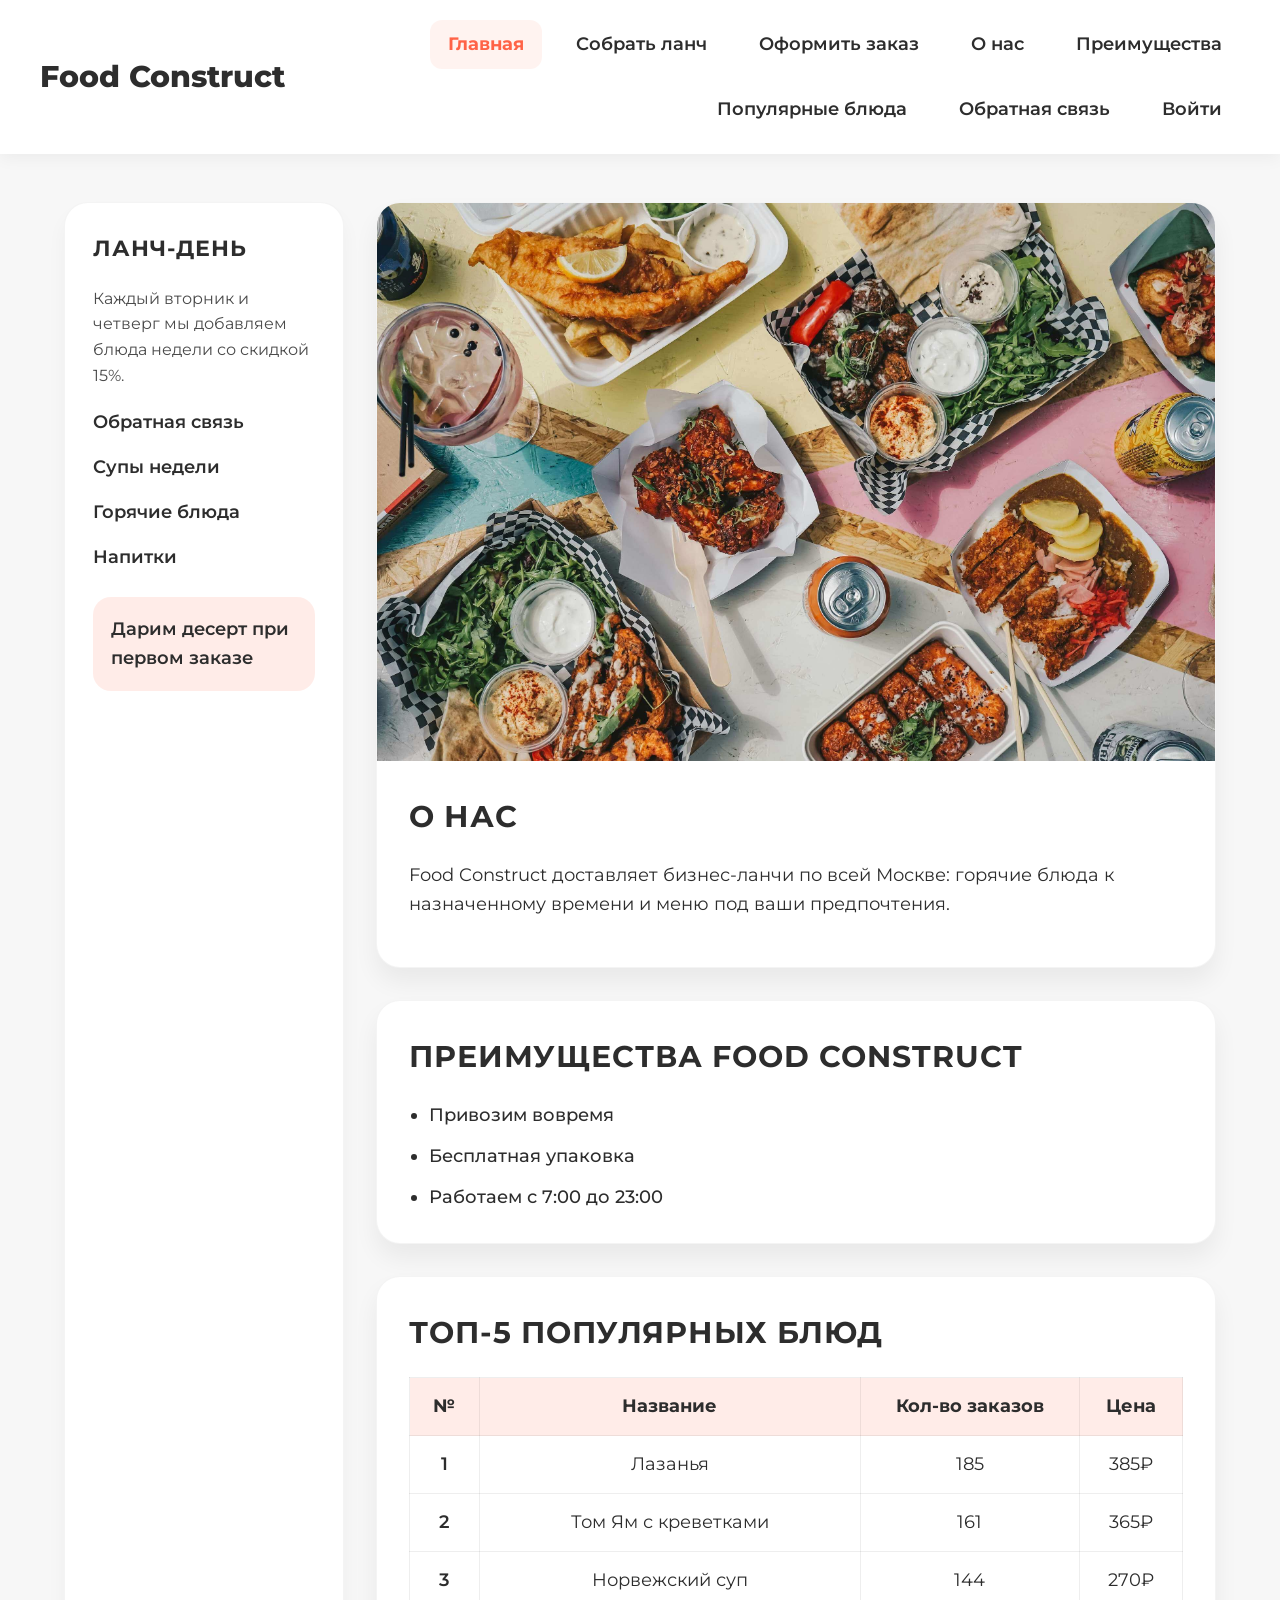
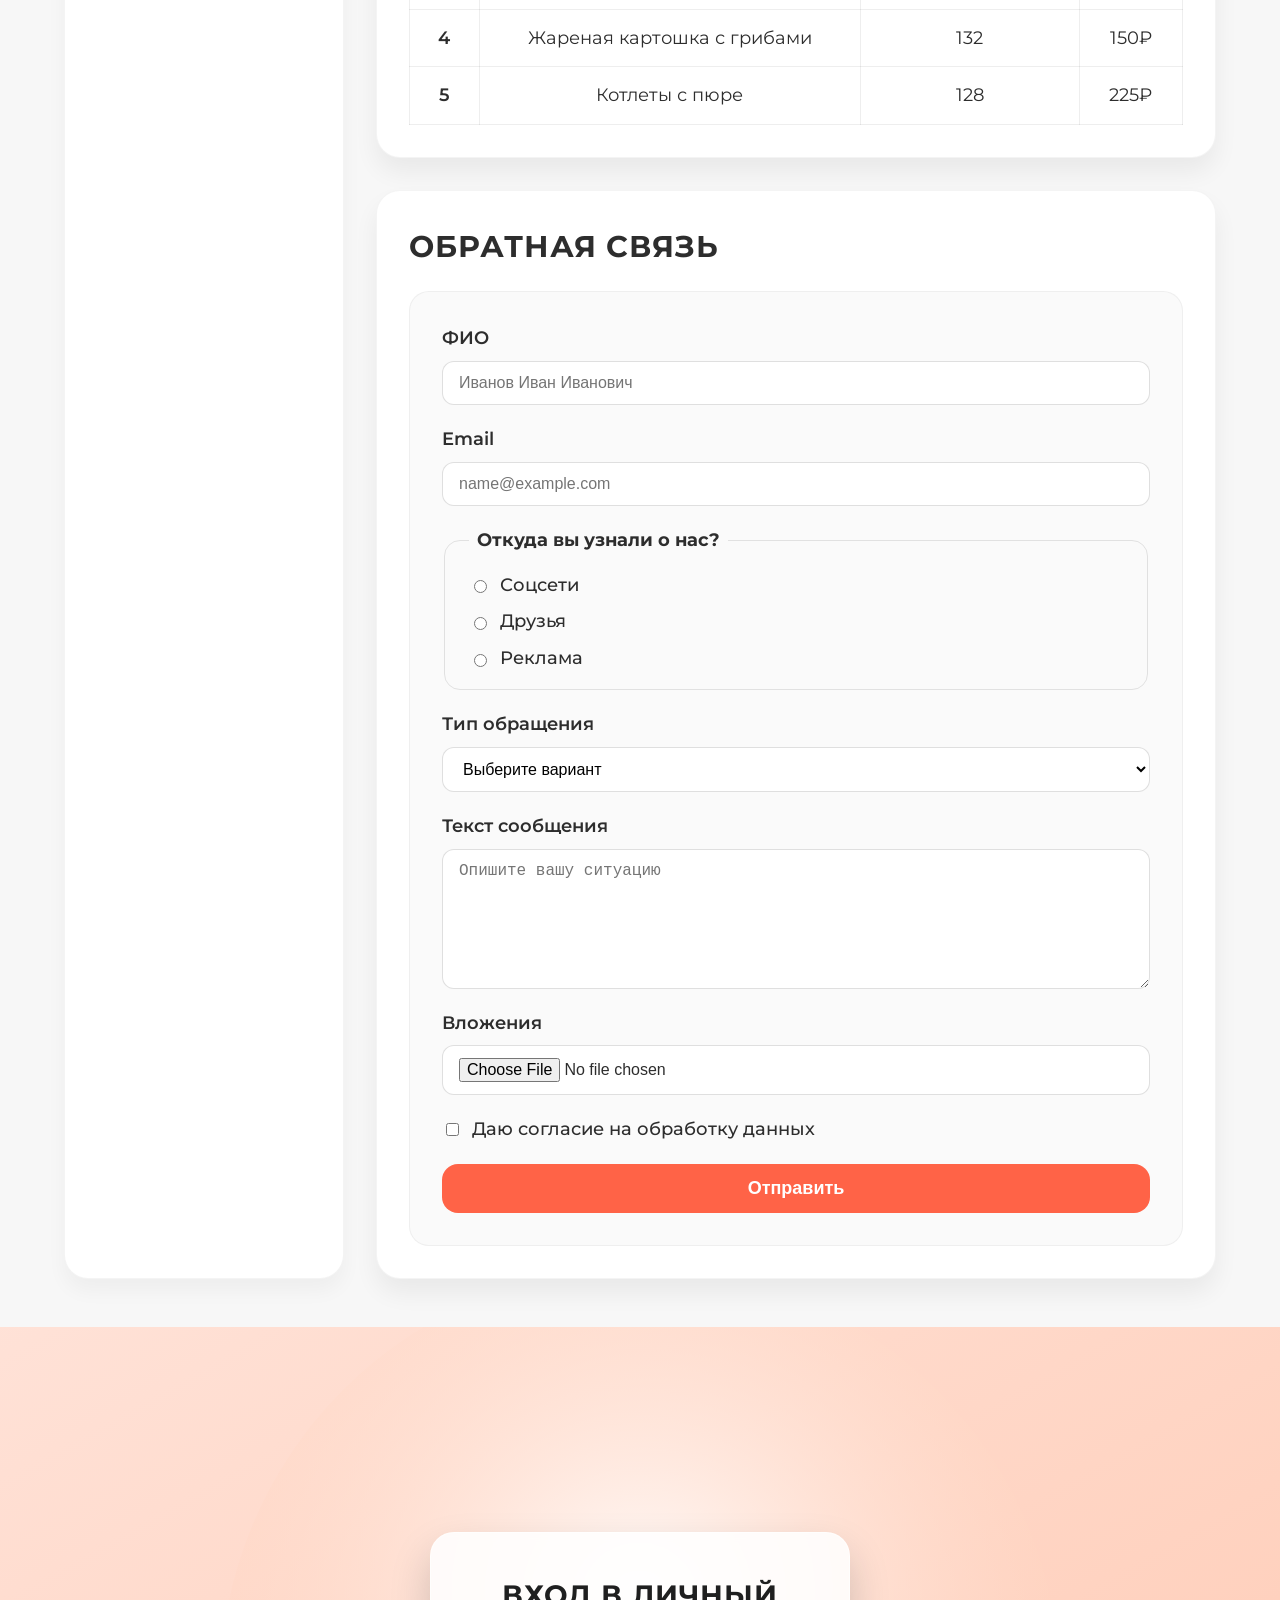
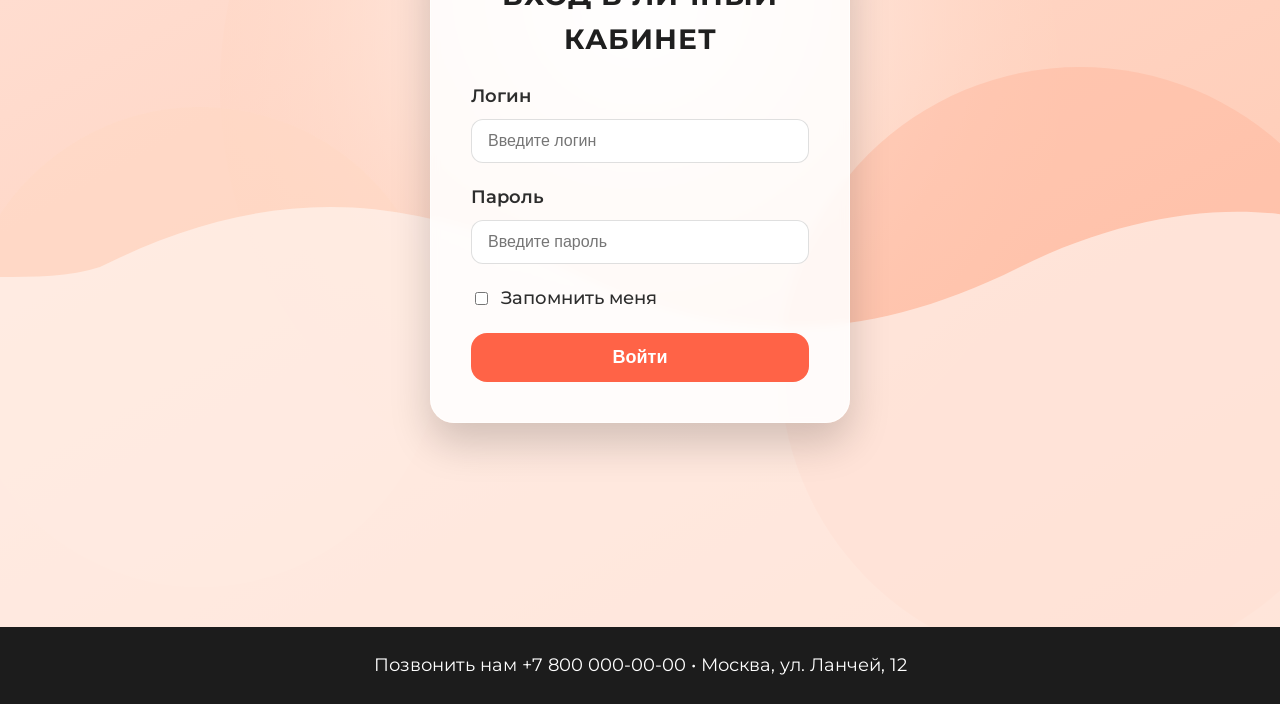
==== commit 50b63363: "лаб 8. отправляется заказ на сервер" ====
--- a/index.html
+++ b/index.html
@@ -19,6 +19,7 @@
             <ul class="header_menu">
                 <li class="header_item"><a class="nav_link active" href="./index.html">Главная</a></li>
                 <li class="header_item"><a class="nav_link" href="./lunch.html">Собрать ланч</a></li>
+                <li class="header_item"><a class="nav_link" href="./checkout.html">Оформить заказ</a></li>
                 <li class="header_item"><a class="nav_link" href="#about">О нас</a></li>
                 <li class="header_item"><a class="nav_link" href="#advantage">Преимущества</a></li>
                 <li class="header_item"><a class="nav_link" href="#rating">Популярные блюда</a></li>
@@ -93,7 +94,7 @@
             <section id="feedback" class="content_section"> <!-- Обратная связь -->
                 <div class="content_block">
                     <h2>Обратная связь</h2>
-                    <form class="feedback-form" action="https://httpbin.org/post" method="POST" enctype="multipart/form-data">
+                    <form class="feedback-form" action="https://httpbingo.org/post" method="POST" enctype="multipart/form-data">
                         <div class="form-group">
                             <label for="fullName">ФИО</label>
                             <input id="fullName" name="fullName" type="text" placeholder="Иванов Иван Иванович" required>
--- a/style.css
+++ b/style.css
@@ -7,7 +7,7 @@
     color: #2d2d2d;
     background-color: #f7f7f7;
 }
-
+    
 /* Flex-лейаут страницы */
 .page-body {
     display: flex;
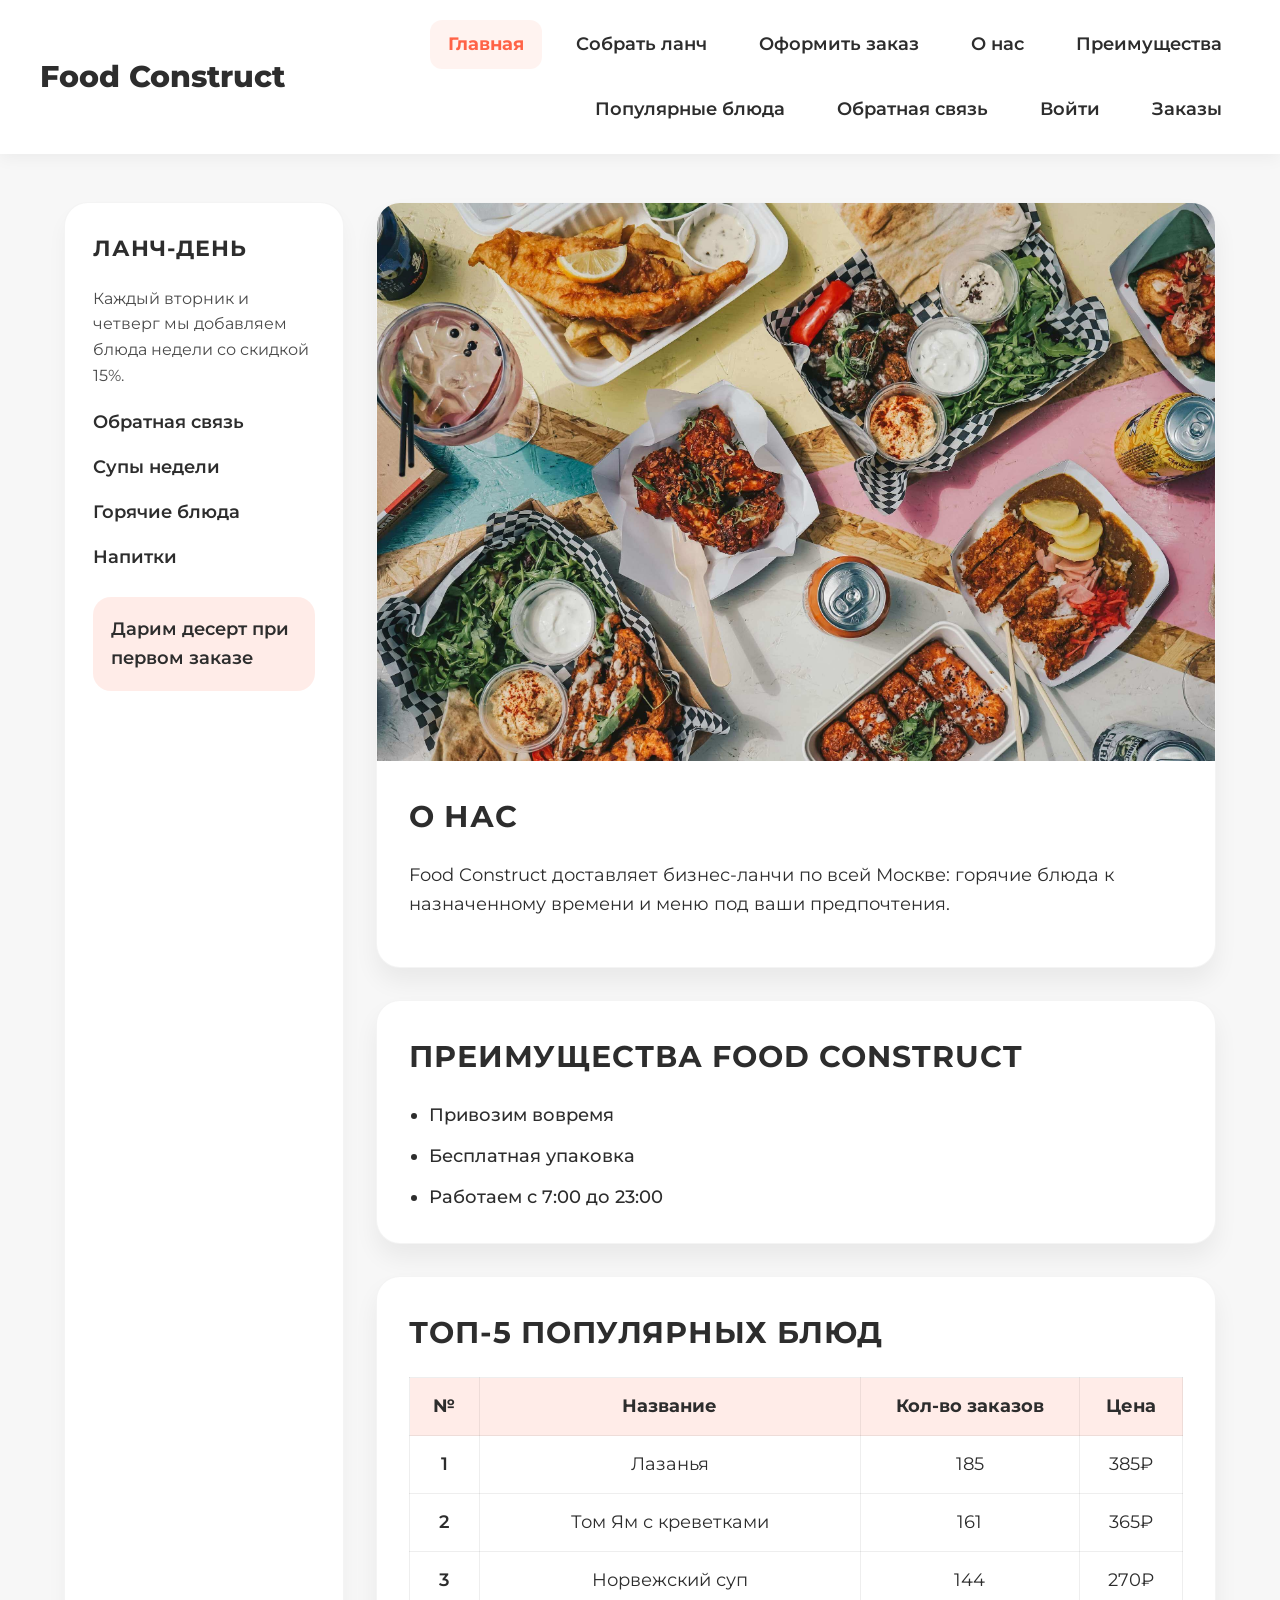
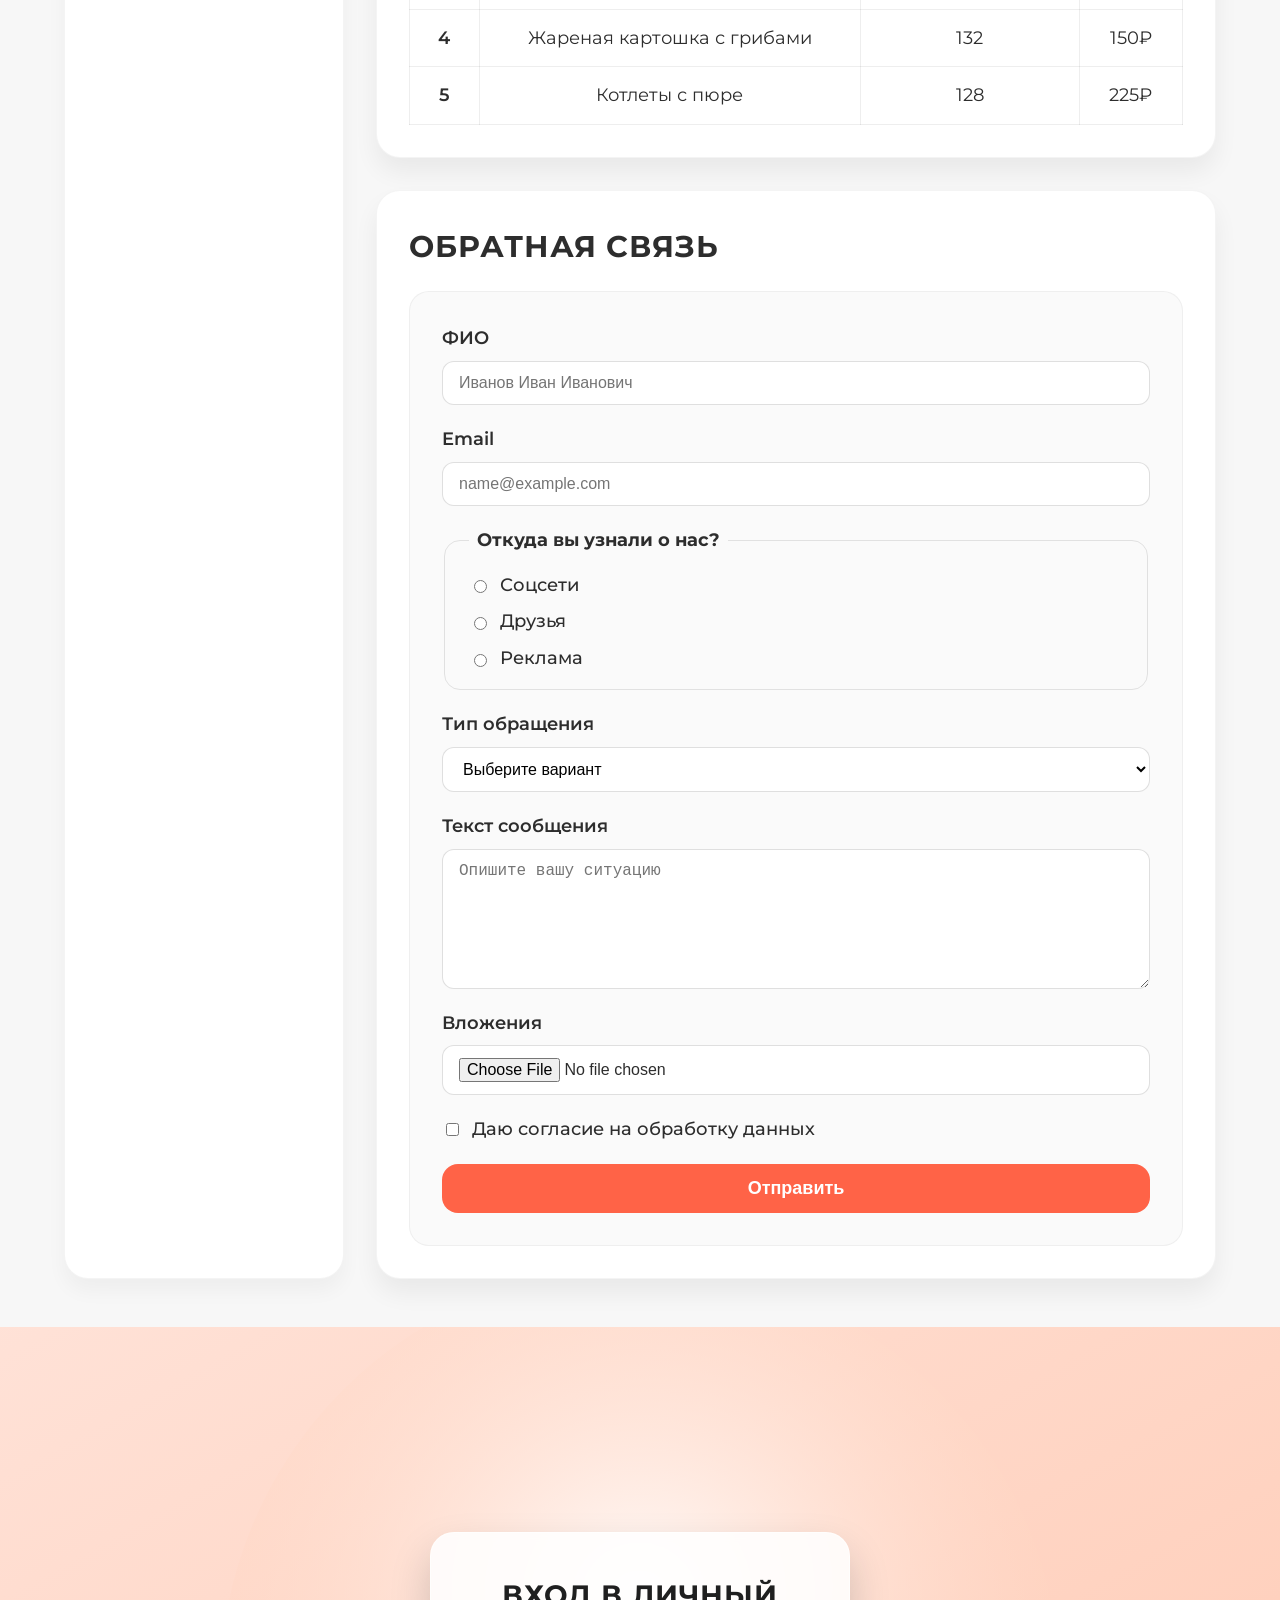
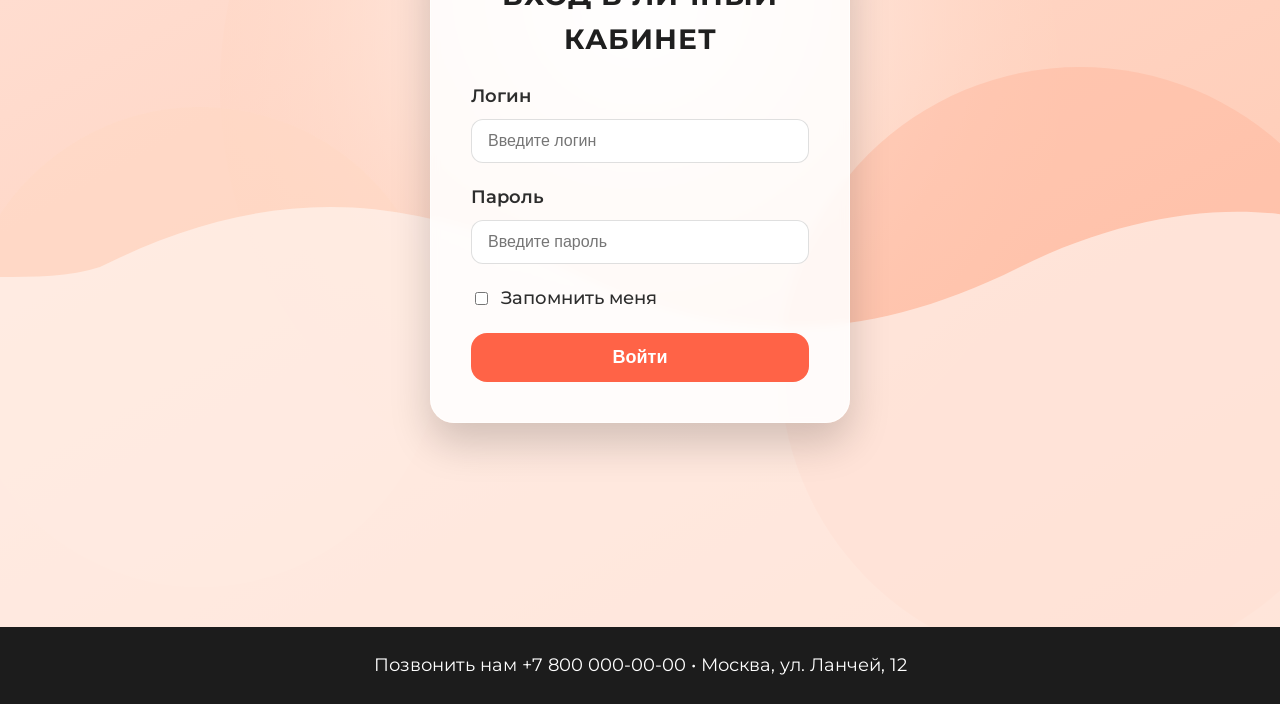
==== commit 99ad9e7f: "лаб 9. Страница заказов" ====
--- a/index.html
+++ b/index.html
@@ -25,6 +25,7 @@
                 <li class="header_item"><a class="nav_link" href="#rating">Популярные блюда</a></li>
                 <li class="header_item"><a class="nav_link" href="#feedback">Обратная связь</a></li>
                 <li class="header_item"><a class="nav_link" href="#auth">Войти</a></li>
+                <li class="header_item"><a class="nav_link" href="./orders.html">Заказы</a></li>
             </ul>
         </nav>
     </div>
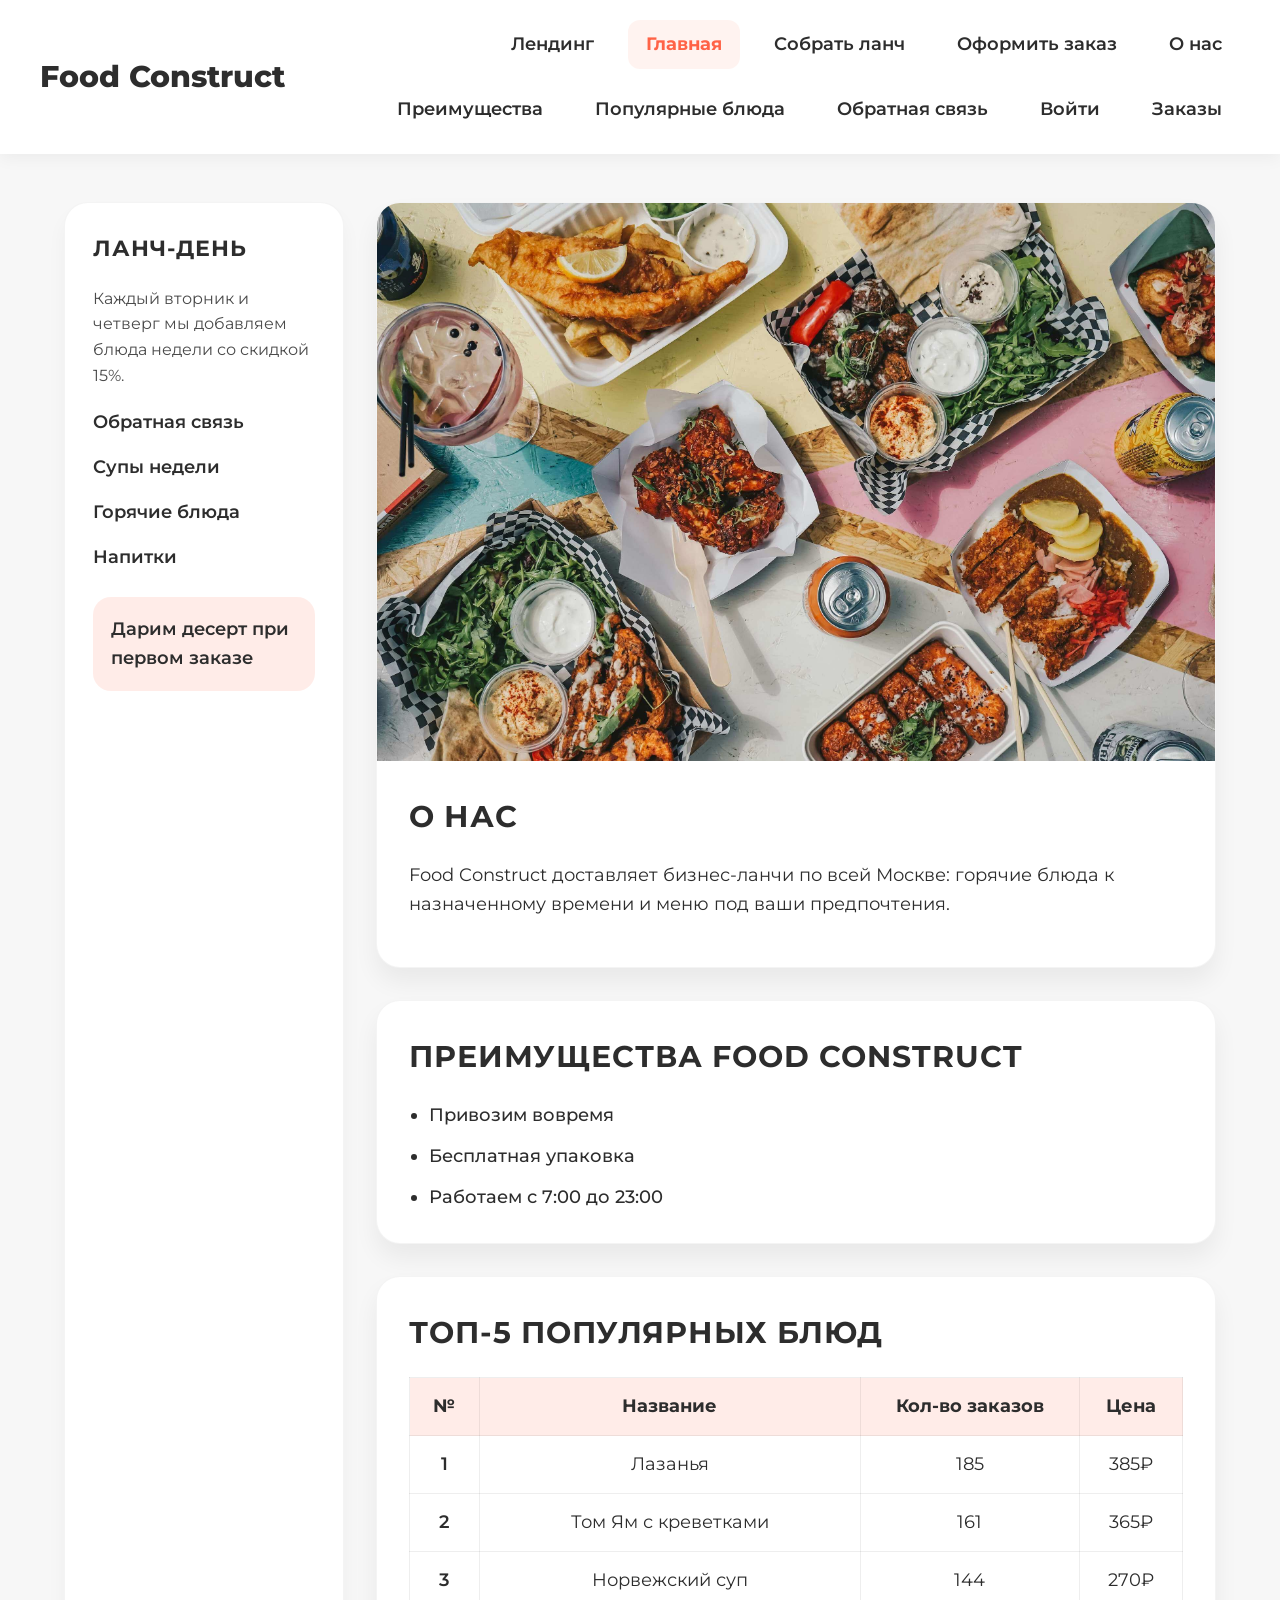
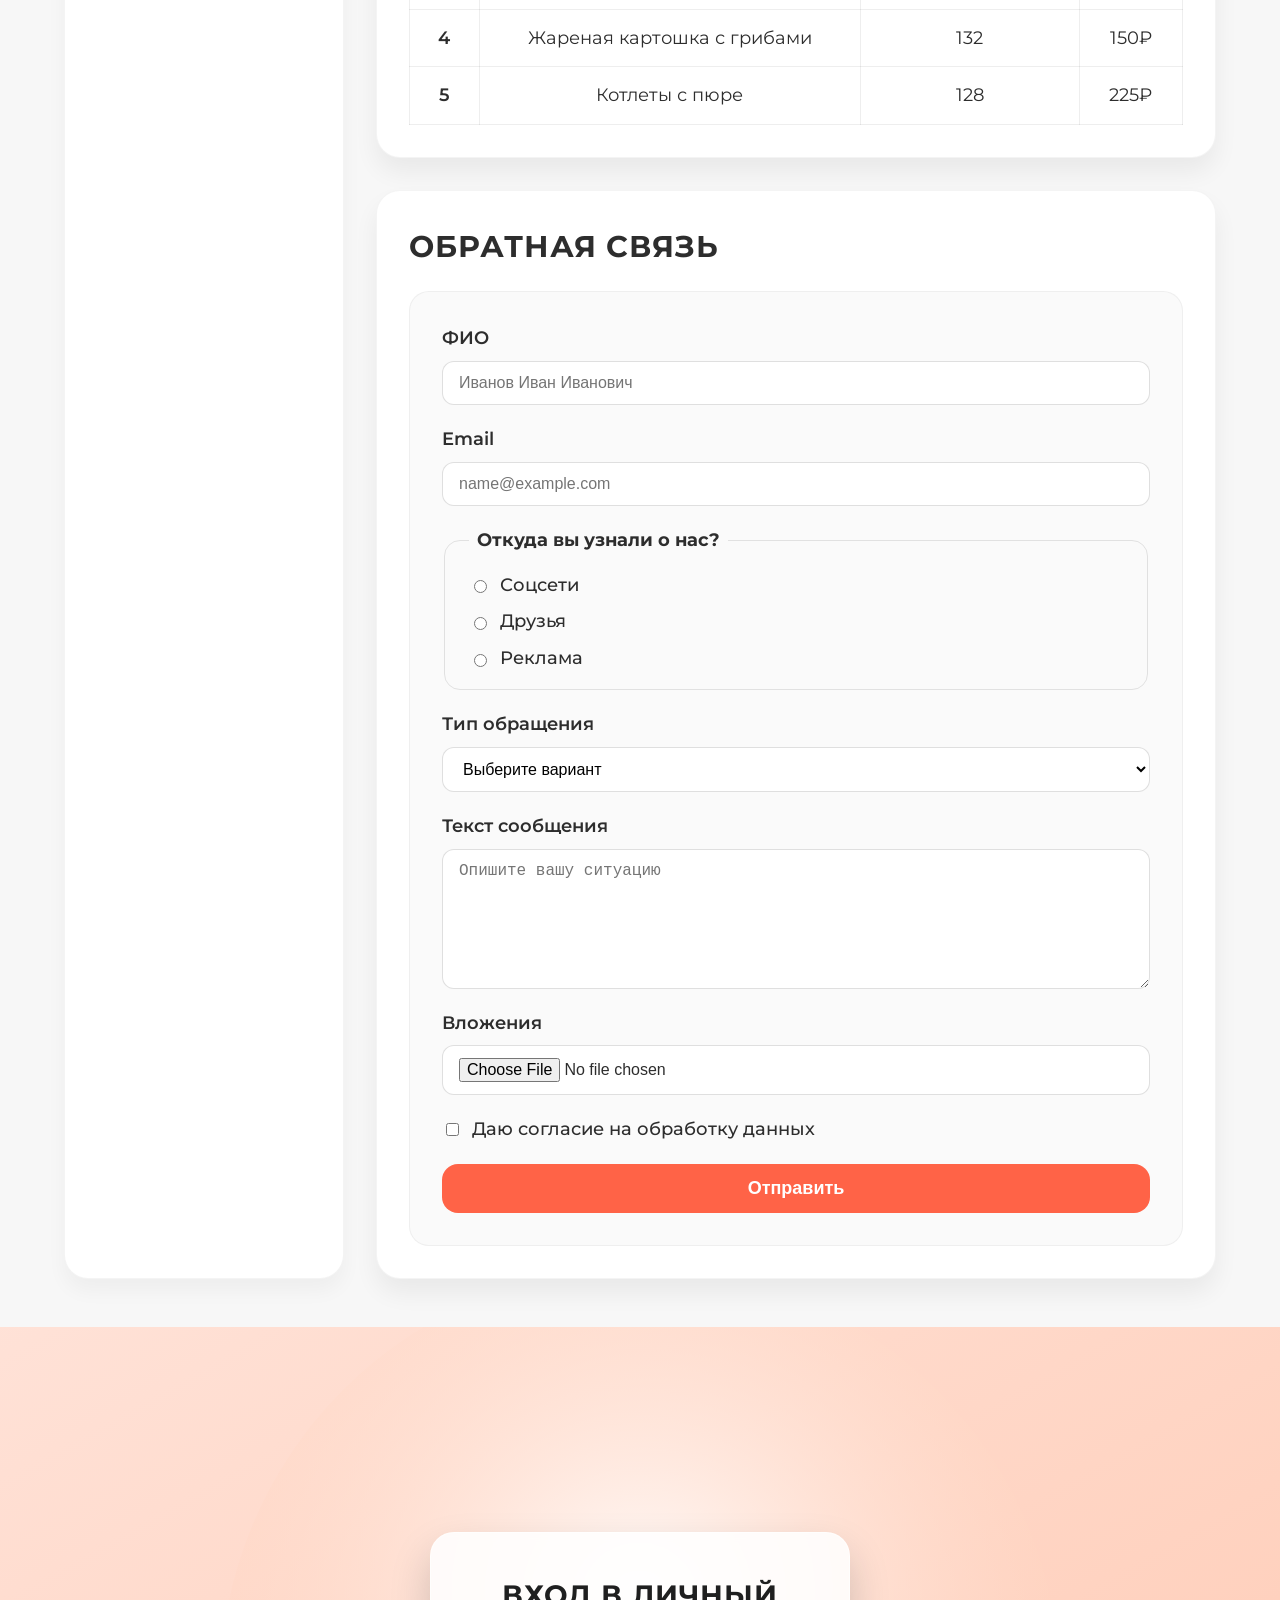
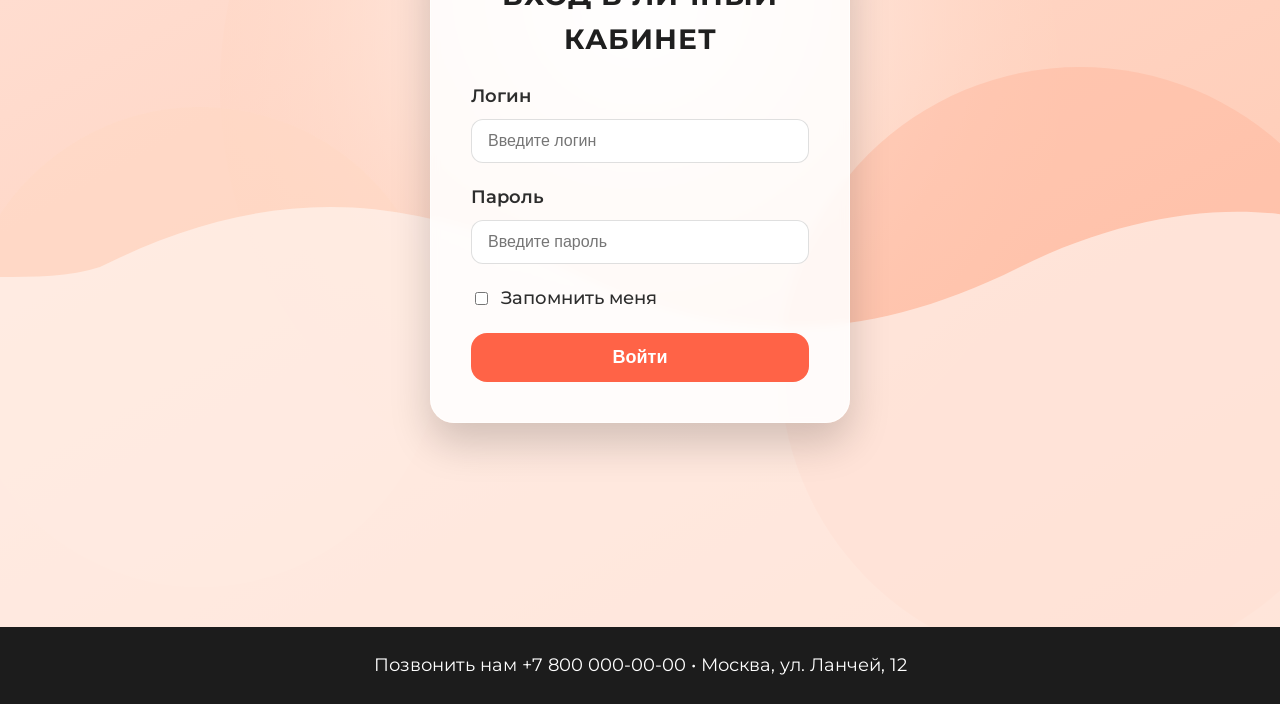
==== commit e5b47725: "плейсхолдеры, красивое оформление обратной связи" ====
--- a/index.html
+++ b/index.html
@@ -17,6 +17,7 @@
         <h1 class="header_text">Food Construct</h1>
         <nav class="header_nav">
             <ul class="header_menu">
+                <li class="header_item"><a class="nav_link" href="./landing.html">Лендинг</a></li>
                 <li class="header_item"><a class="nav_link active" href="./index.html">Главная</a></li>
                 <li class="header_item"><a class="nav_link" href="./lunch.html">Собрать ланч</a></li>
                 <li class="header_item"><a class="nav_link" href="./checkout.html">Оформить заказ</a></li>
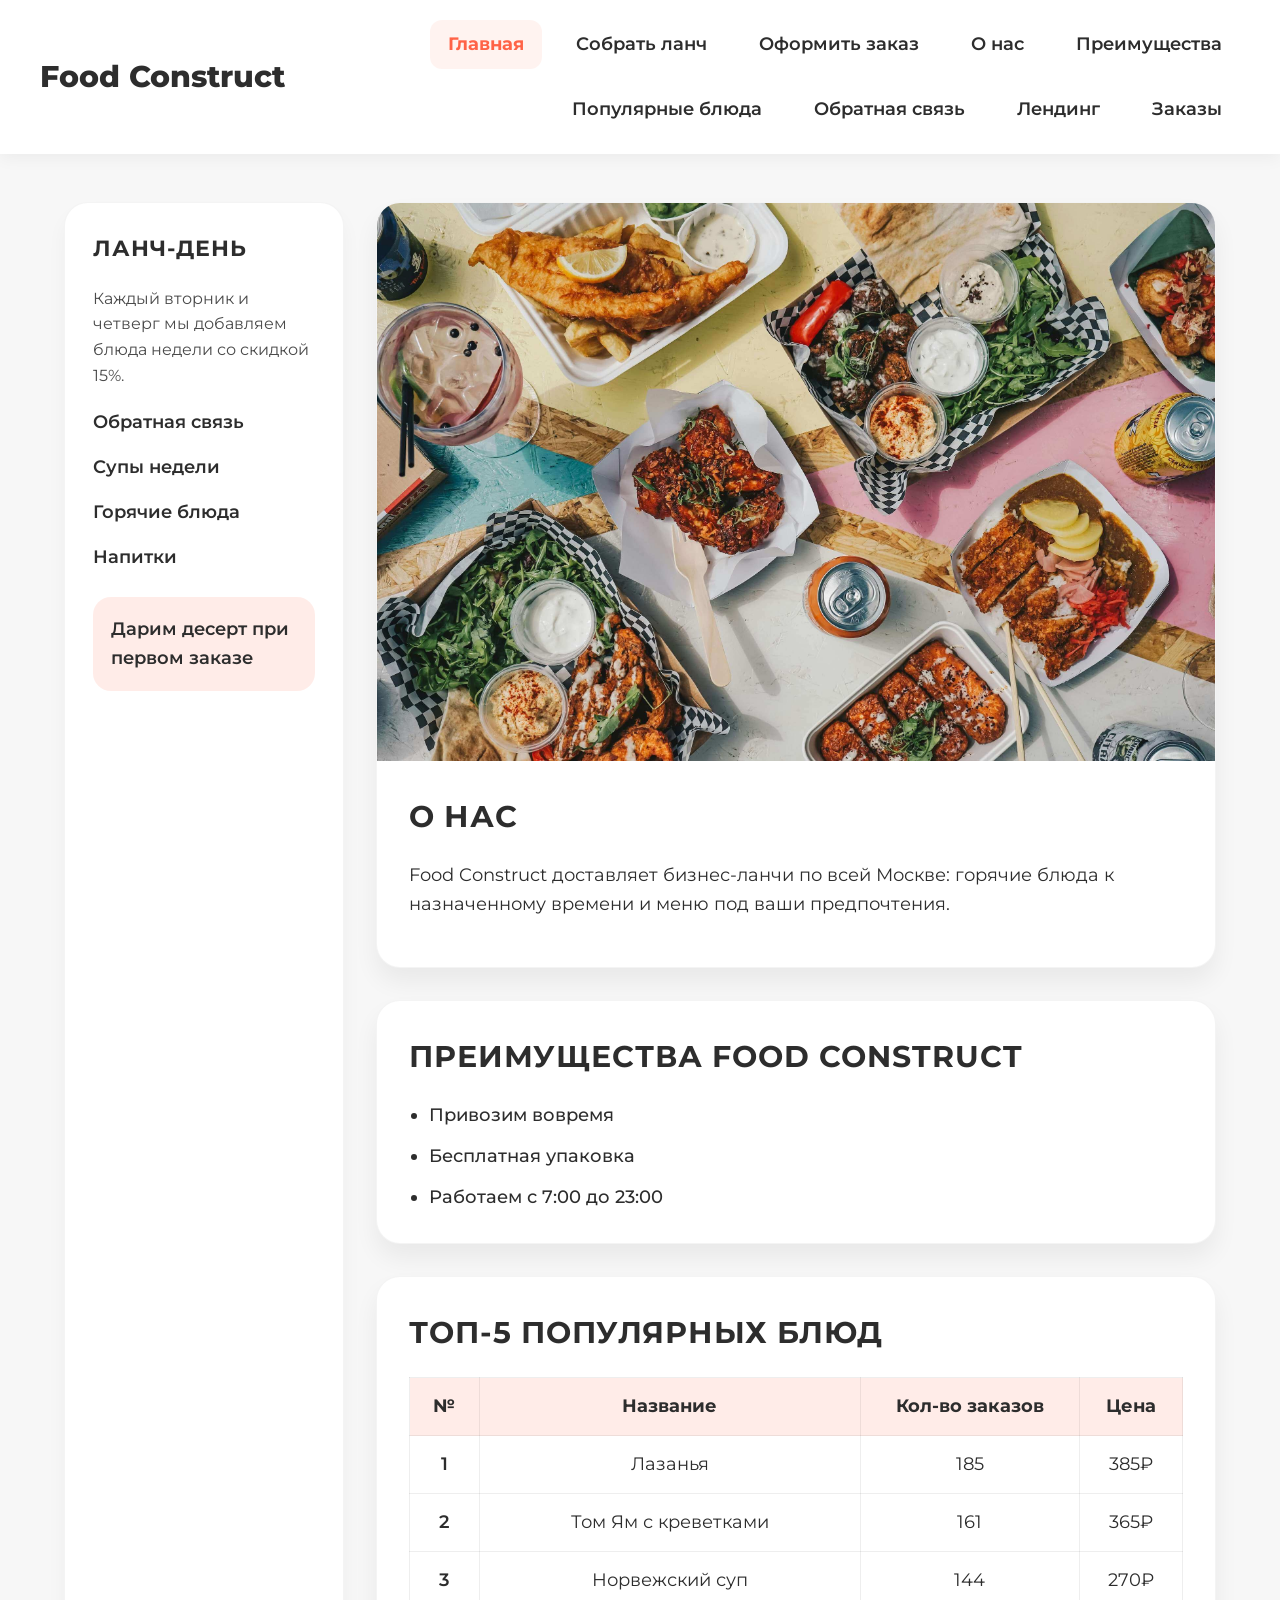
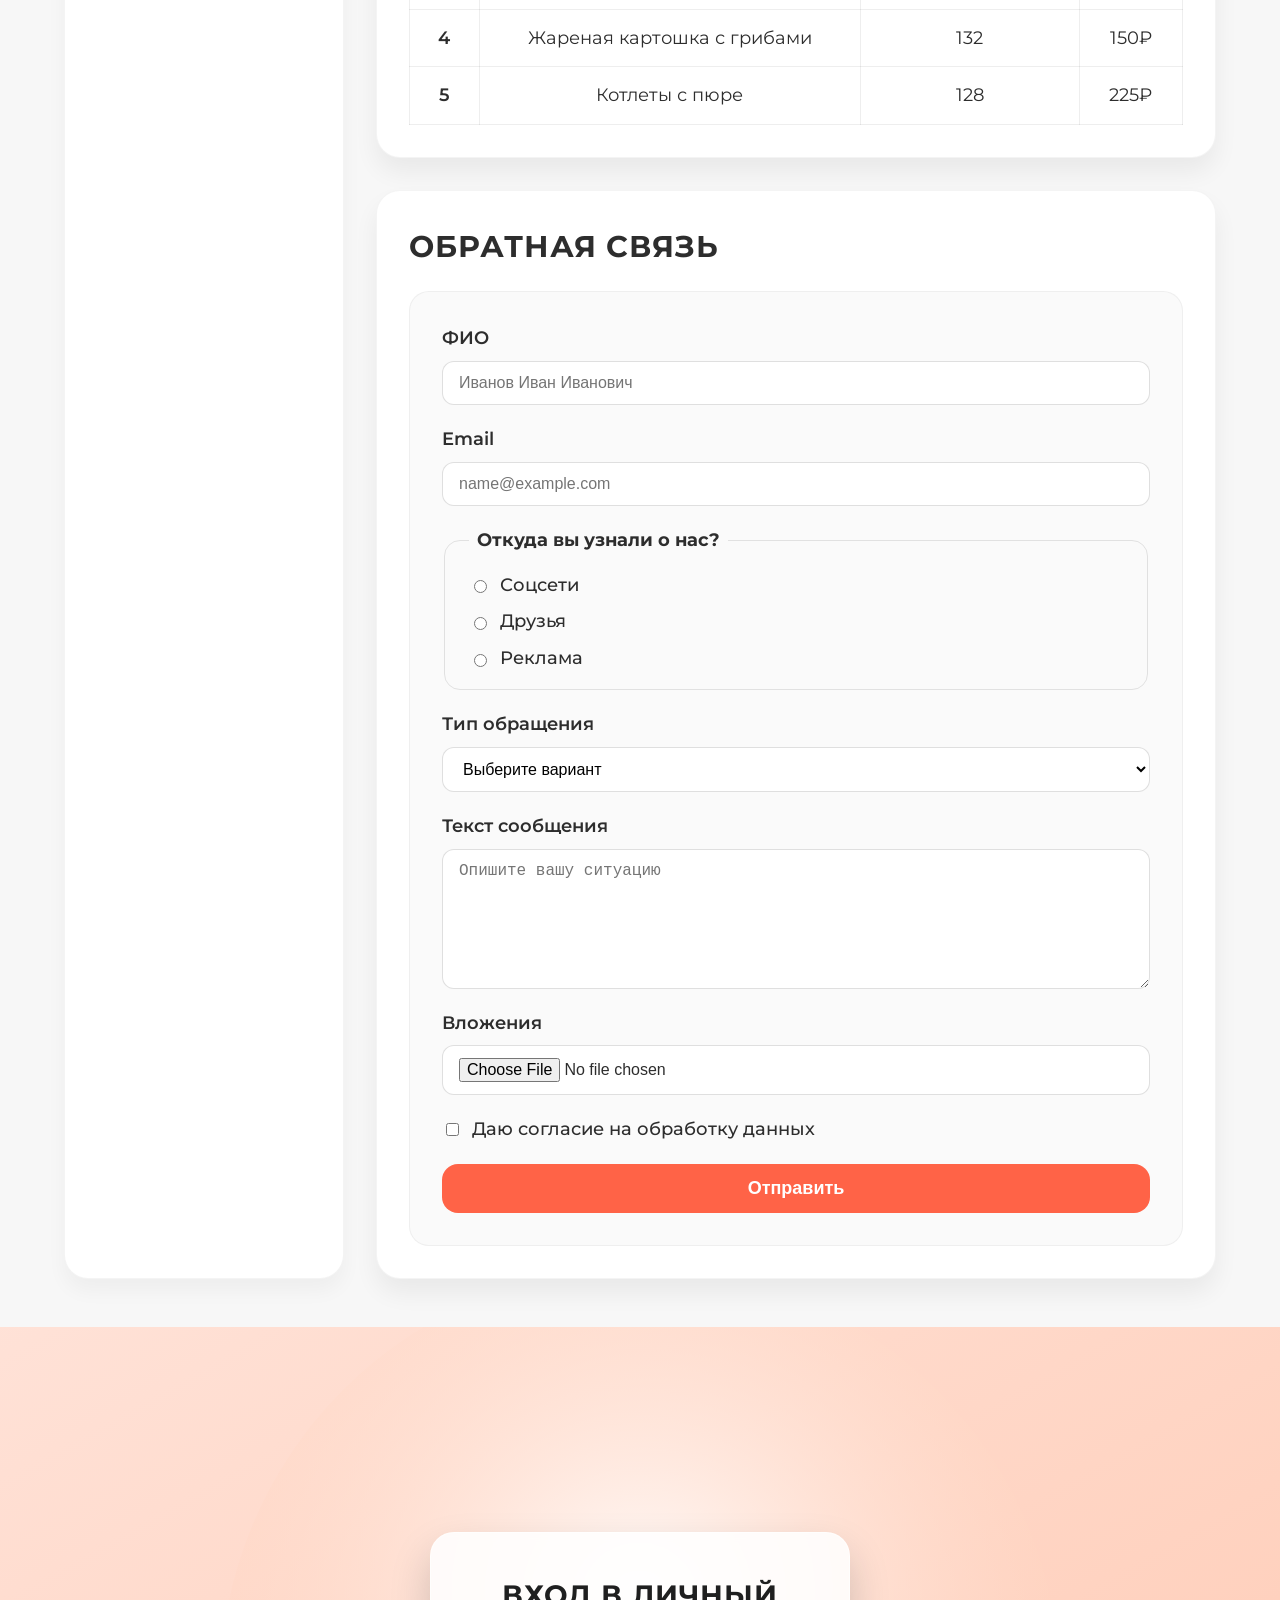
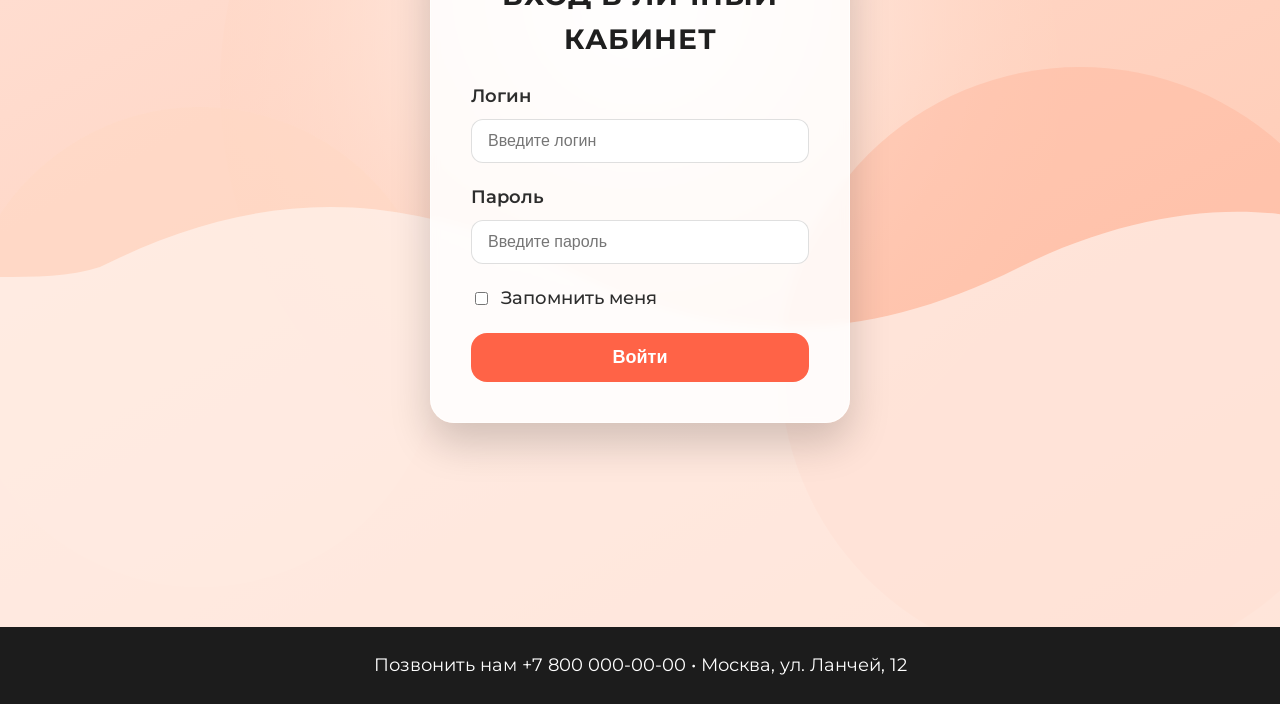
==== commit 6fee02d1: "я дурак" ====
--- a/index.html
+++ b/index.html
@@ -17,7 +17,6 @@
         <h1 class="header_text">Food Construct</h1>
         <nav class="header_nav">
             <ul class="header_menu">
-                <li class="header_item"><a class="nav_link" href="./landing.html">Лендинг</a></li>
                 <li class="header_item"><a class="nav_link active" href="./index.html">Главная</a></li>
                 <li class="header_item"><a class="nav_link" href="./lunch.html">Собрать ланч</a></li>
                 <li class="header_item"><a class="nav_link" href="./checkout.html">Оформить заказ</a></li>
@@ -25,7 +24,7 @@
                 <li class="header_item"><a class="nav_link" href="#advantage">Преимущества</a></li>
                 <li class="header_item"><a class="nav_link" href="#rating">Популярные блюда</a></li>
                 <li class="header_item"><a class="nav_link" href="#feedback">Обратная связь</a></li>
-                <li class="header_item"><a class="nav_link" href="#auth">Войти</a></li>
+                <li class="header_item"><a class="nav_link" href="./landing.html">Лендинг</a></li>
                 <li class="header_item"><a class="nav_link" href="./orders.html">Заказы</a></li>
             </ul>
         </nav>
